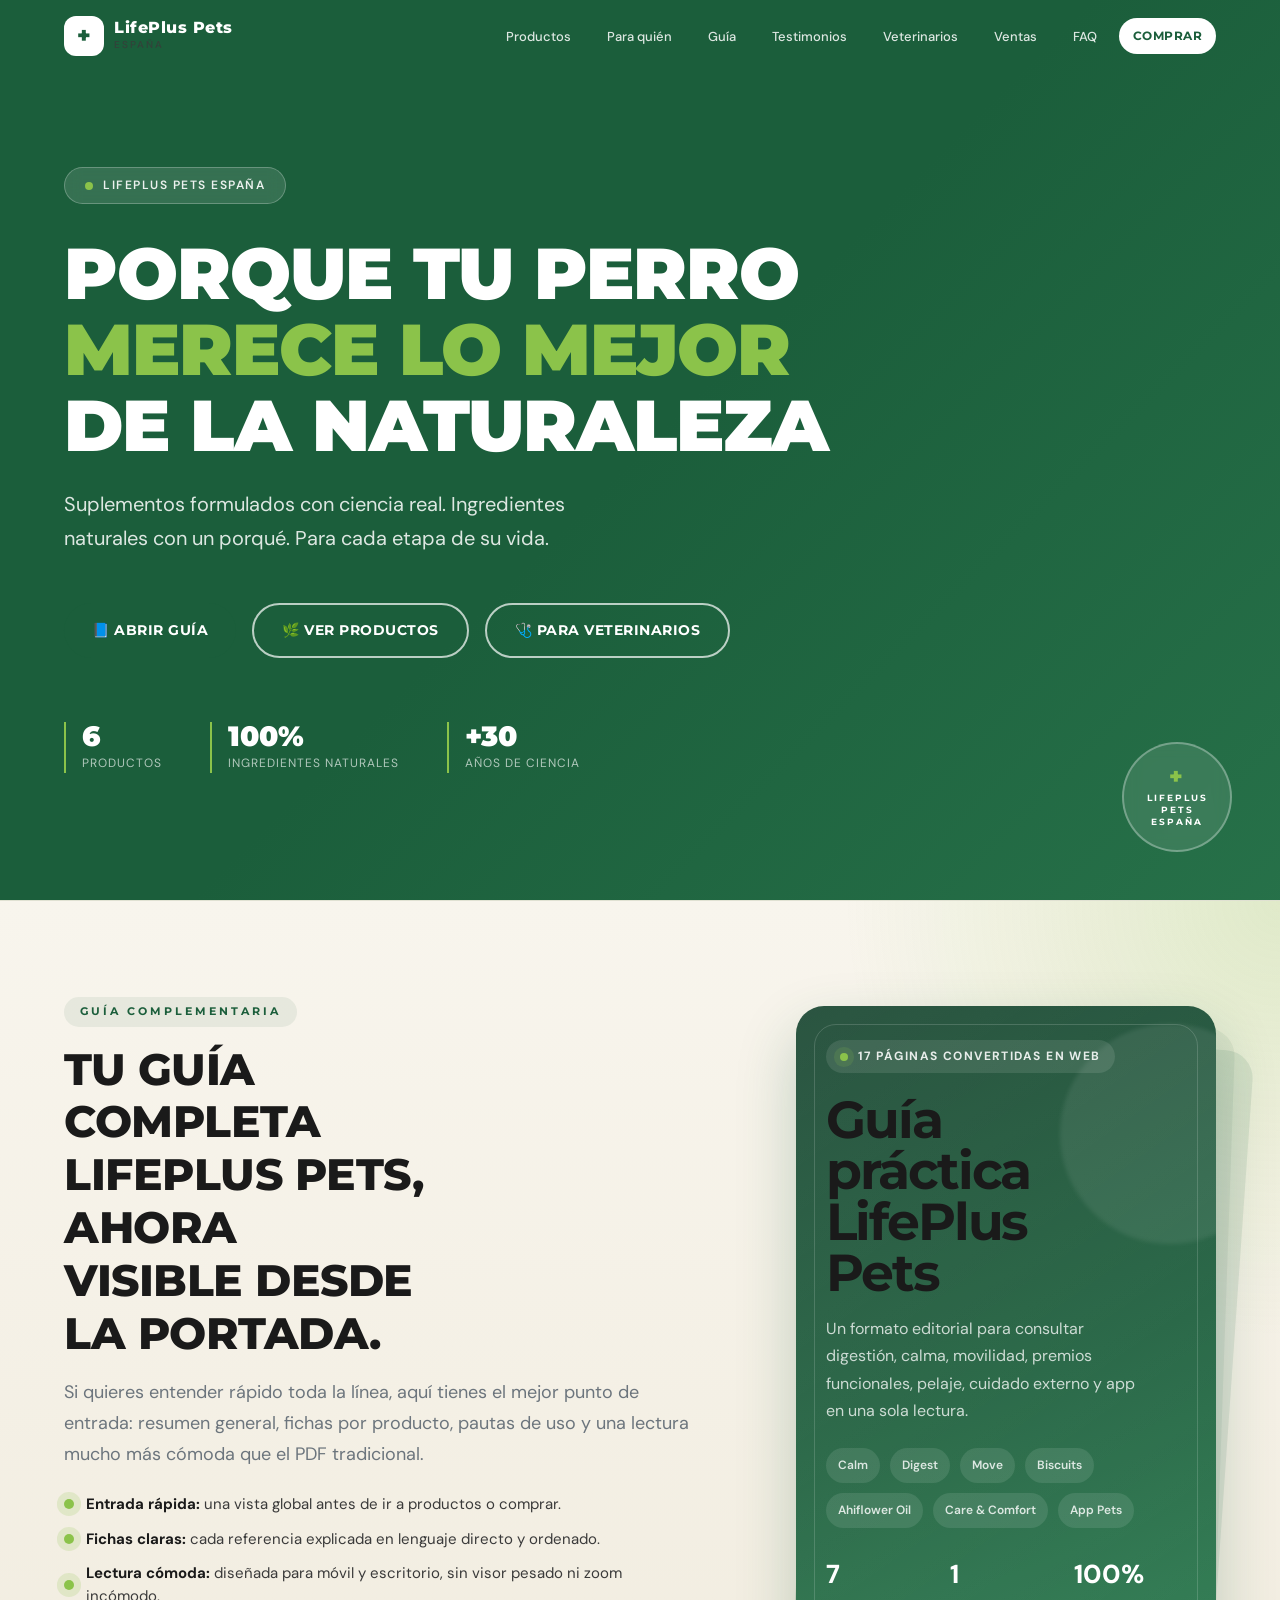
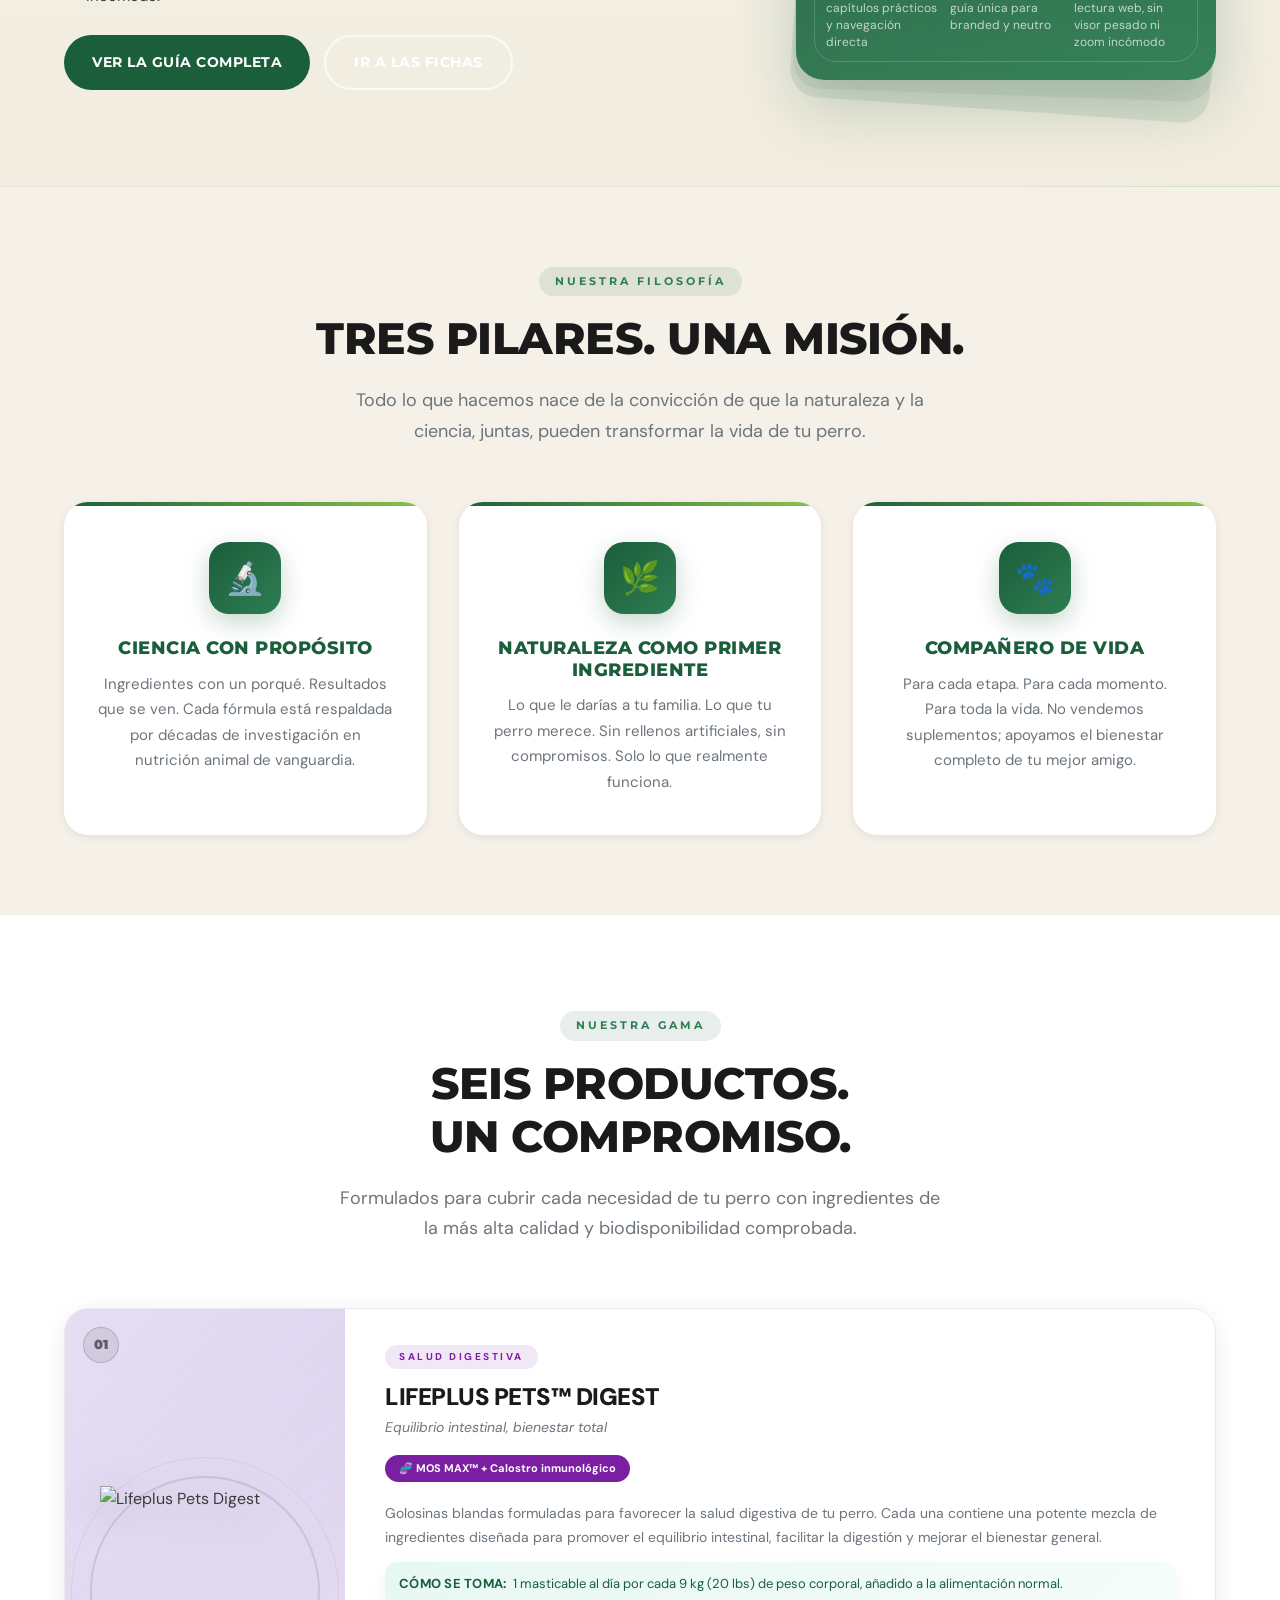
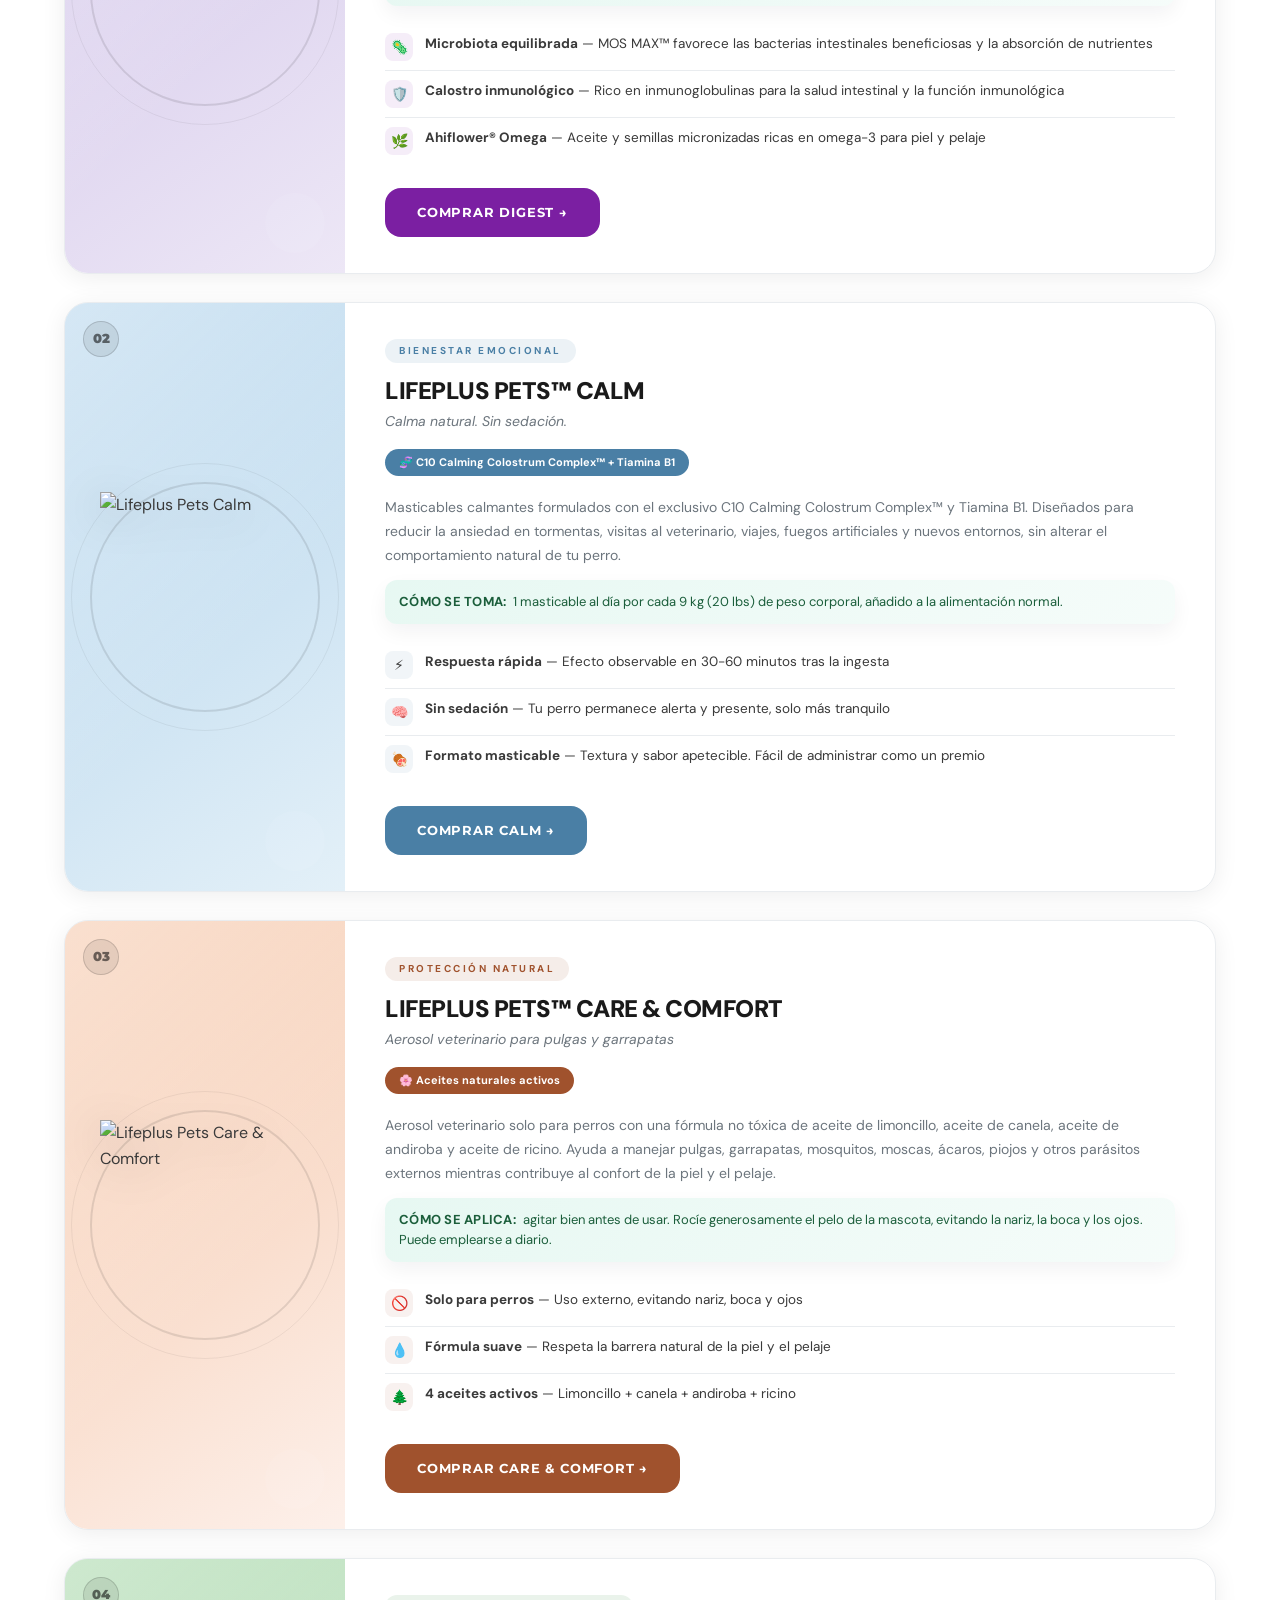
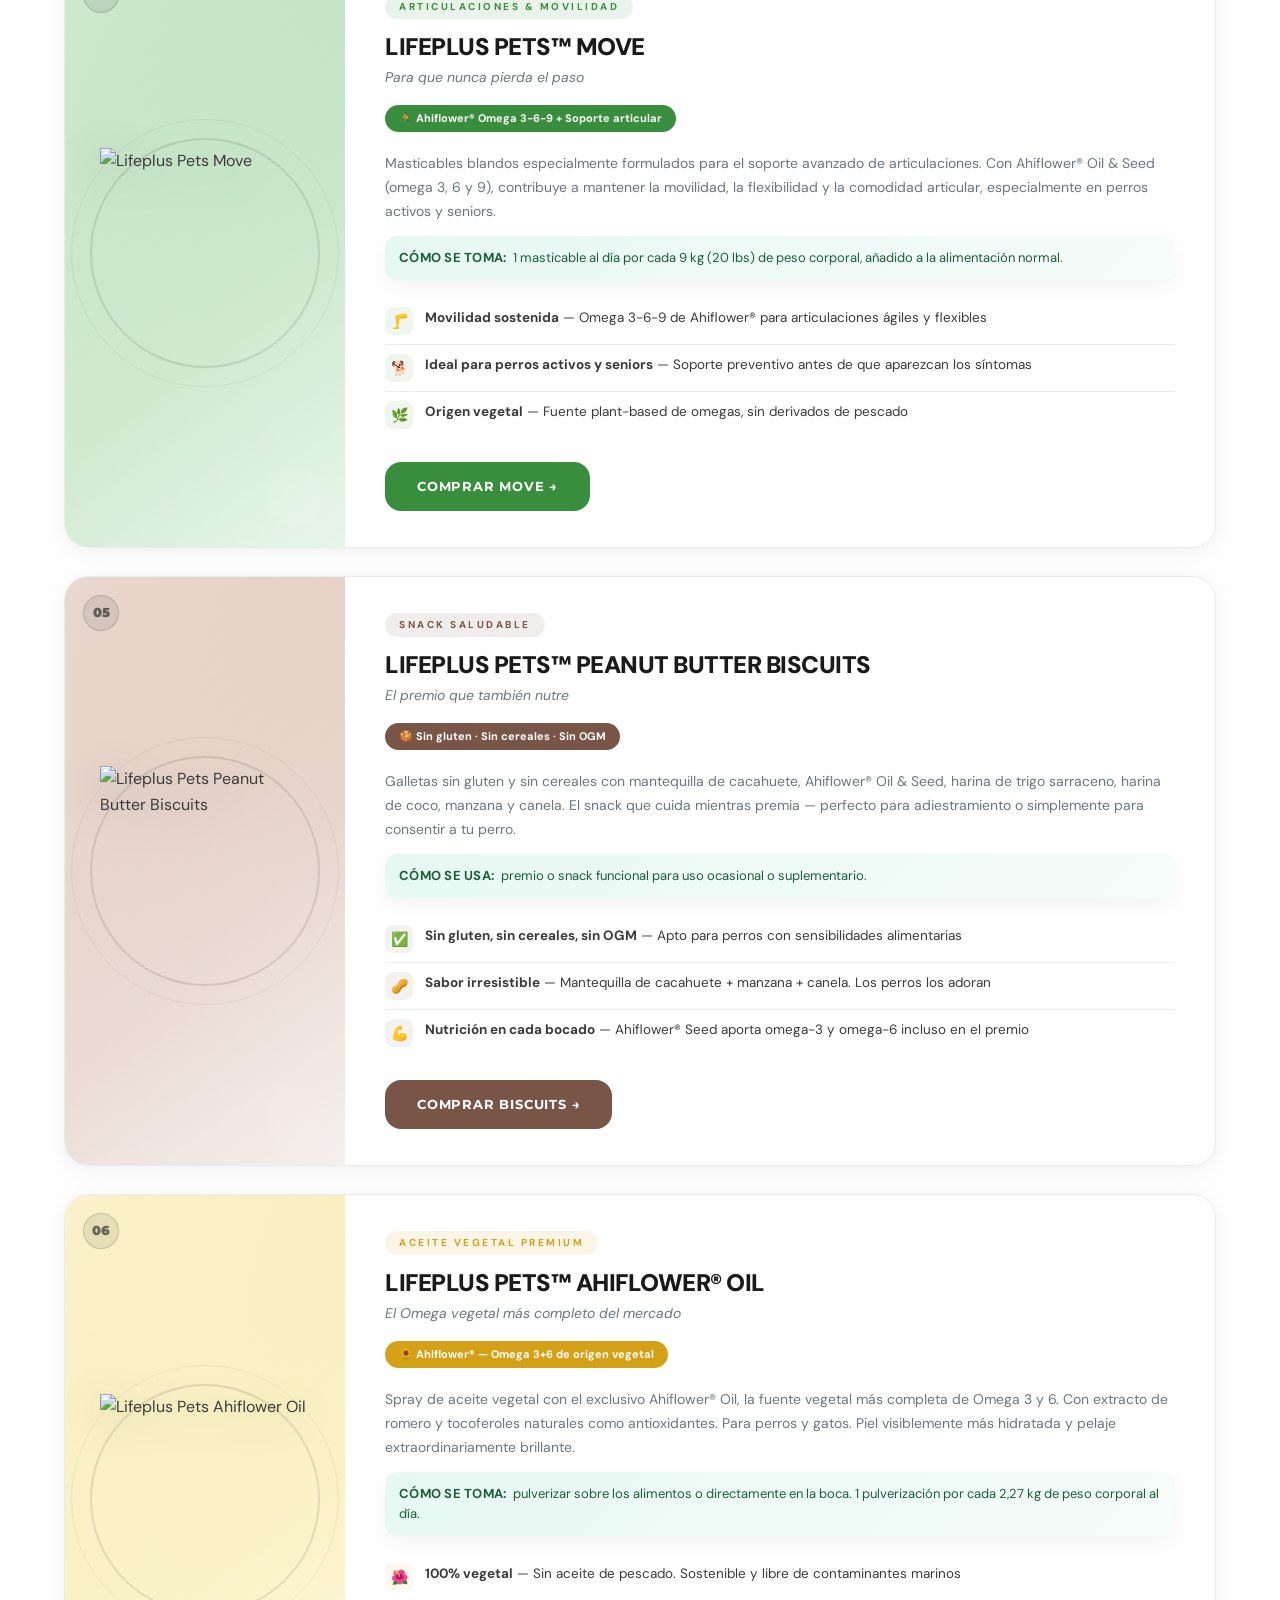
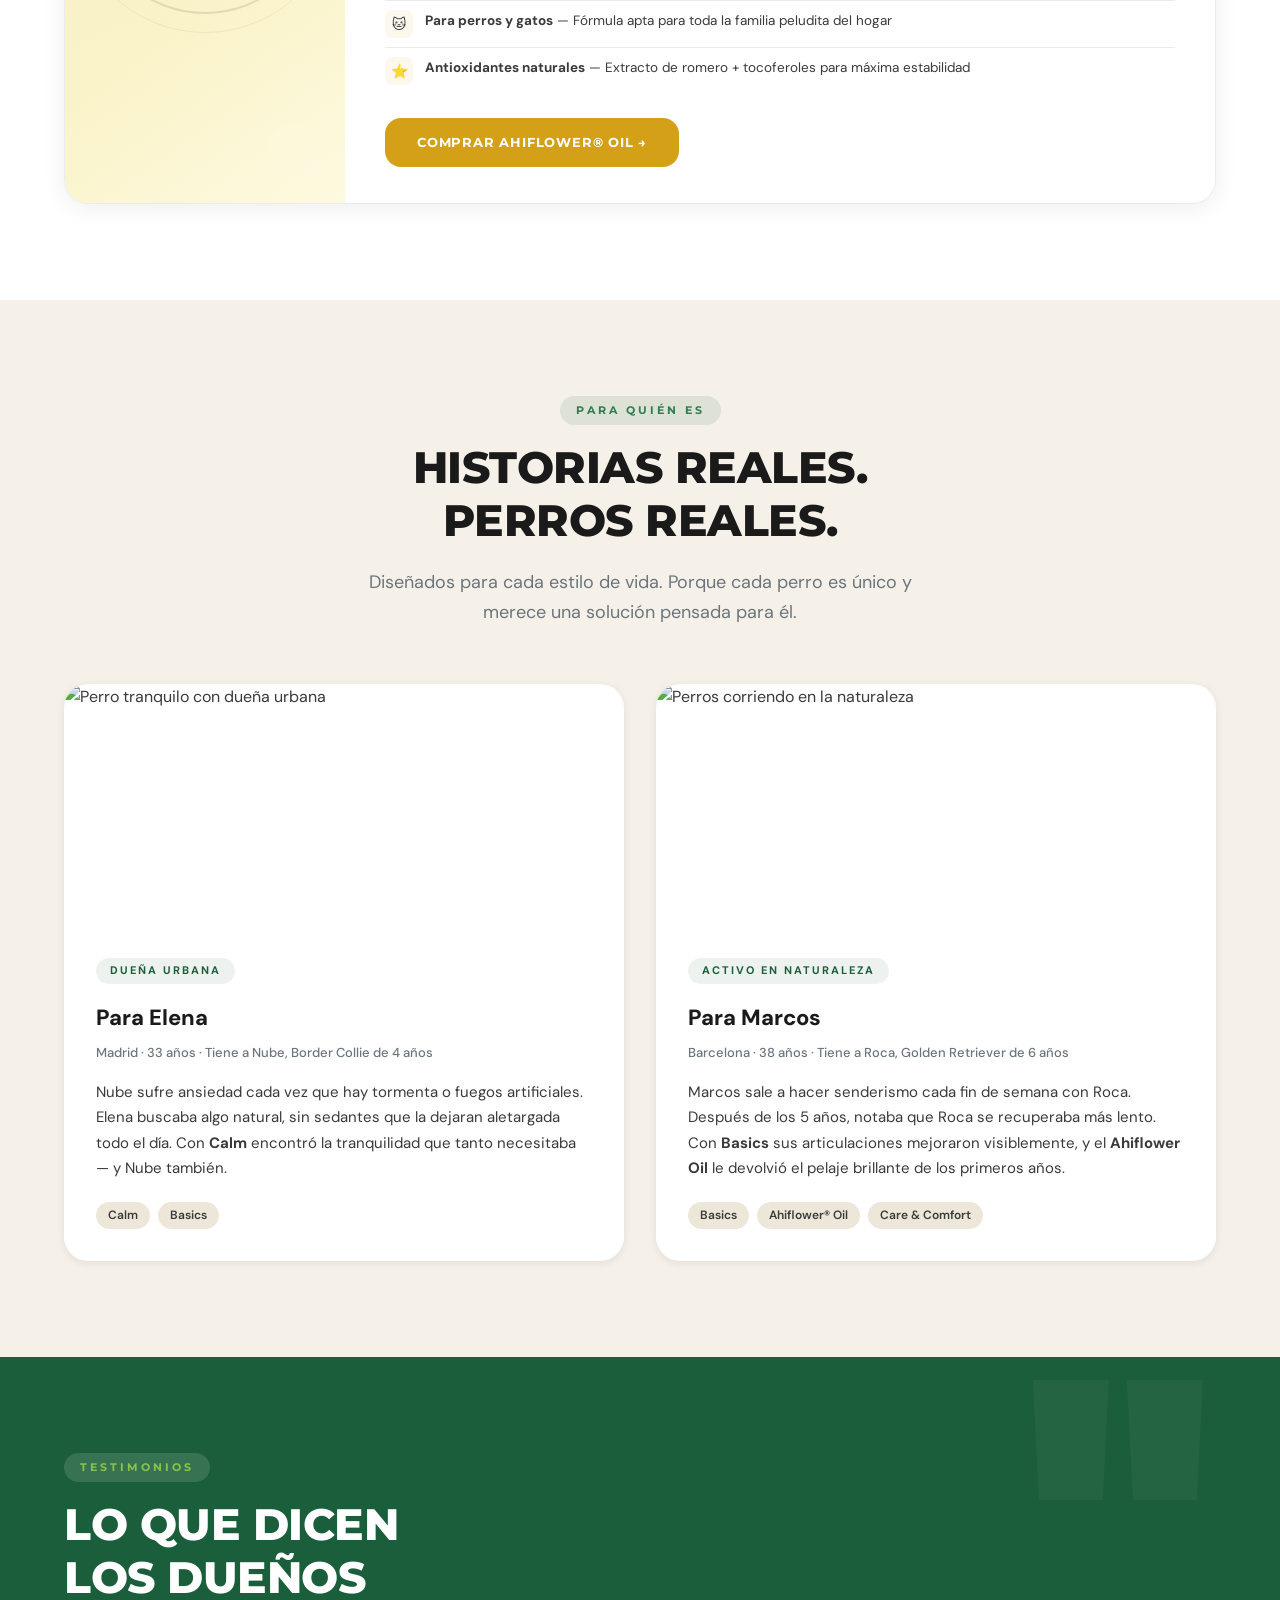
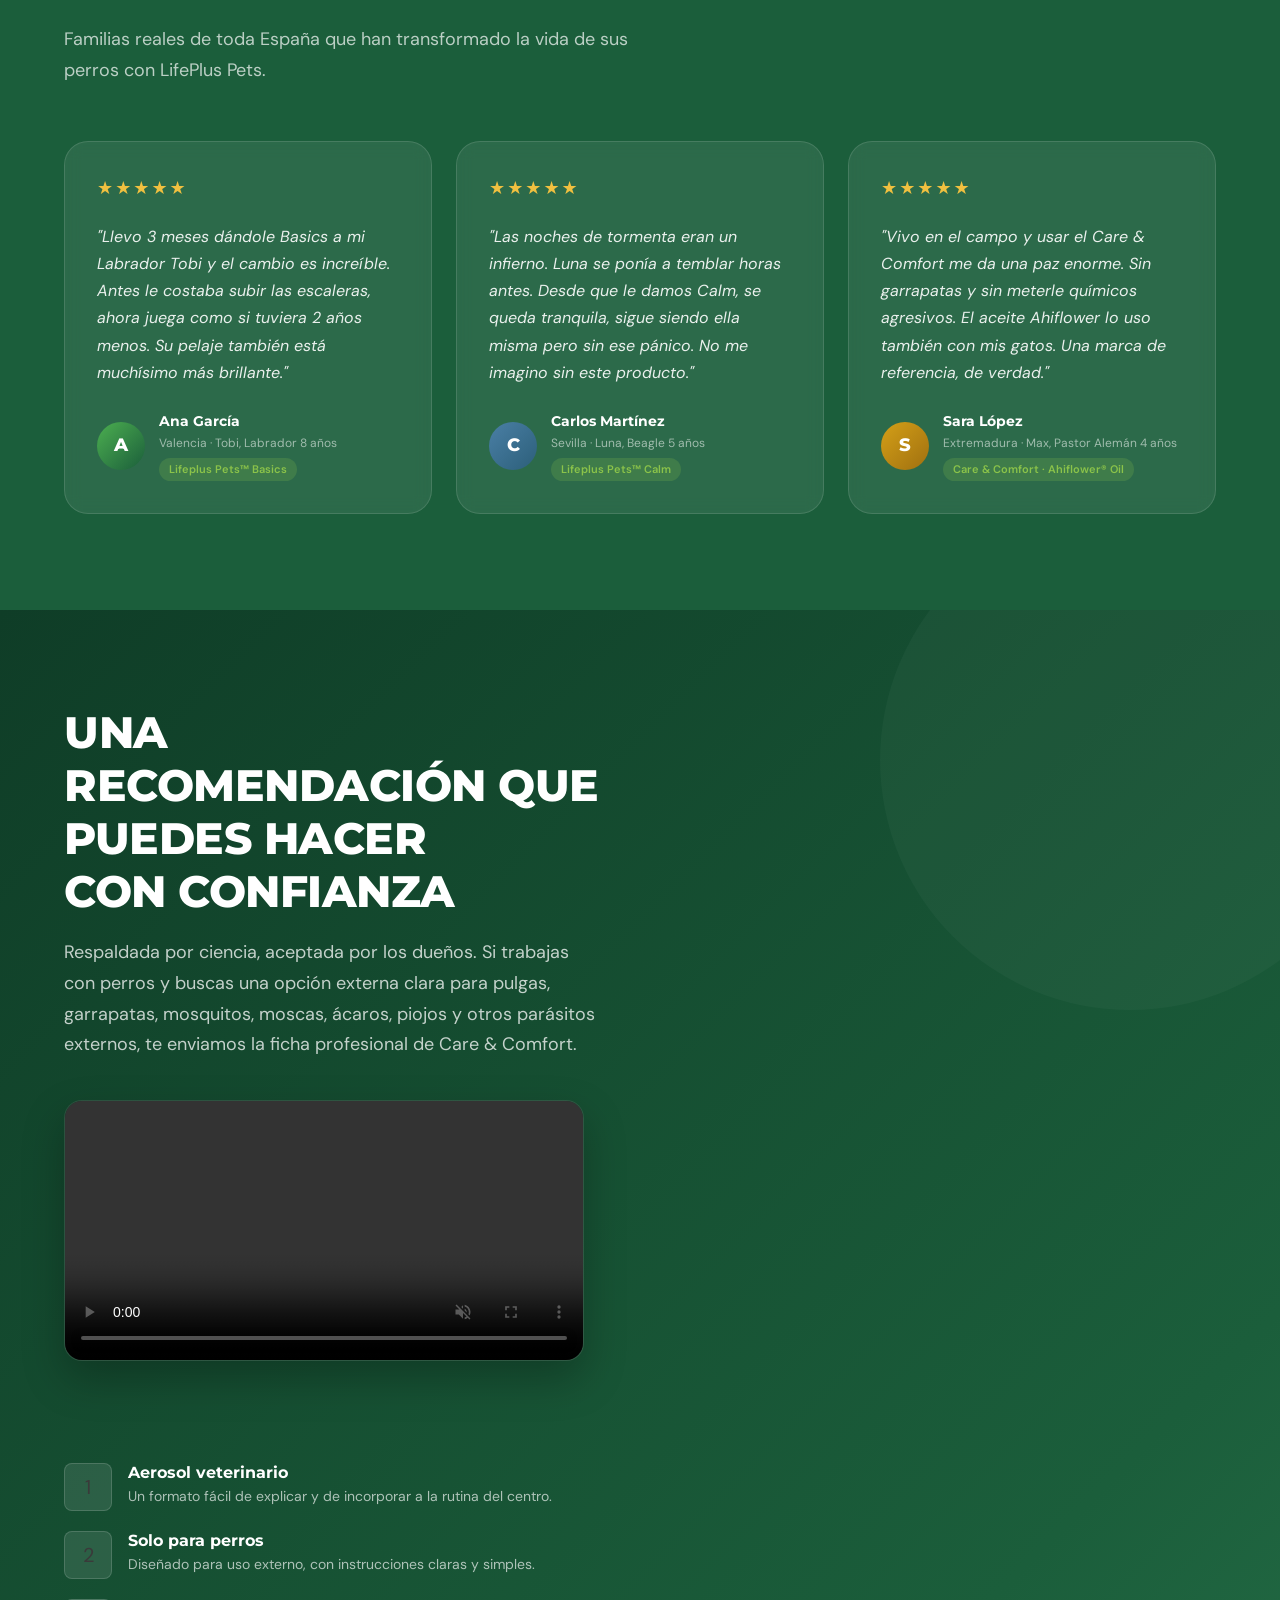
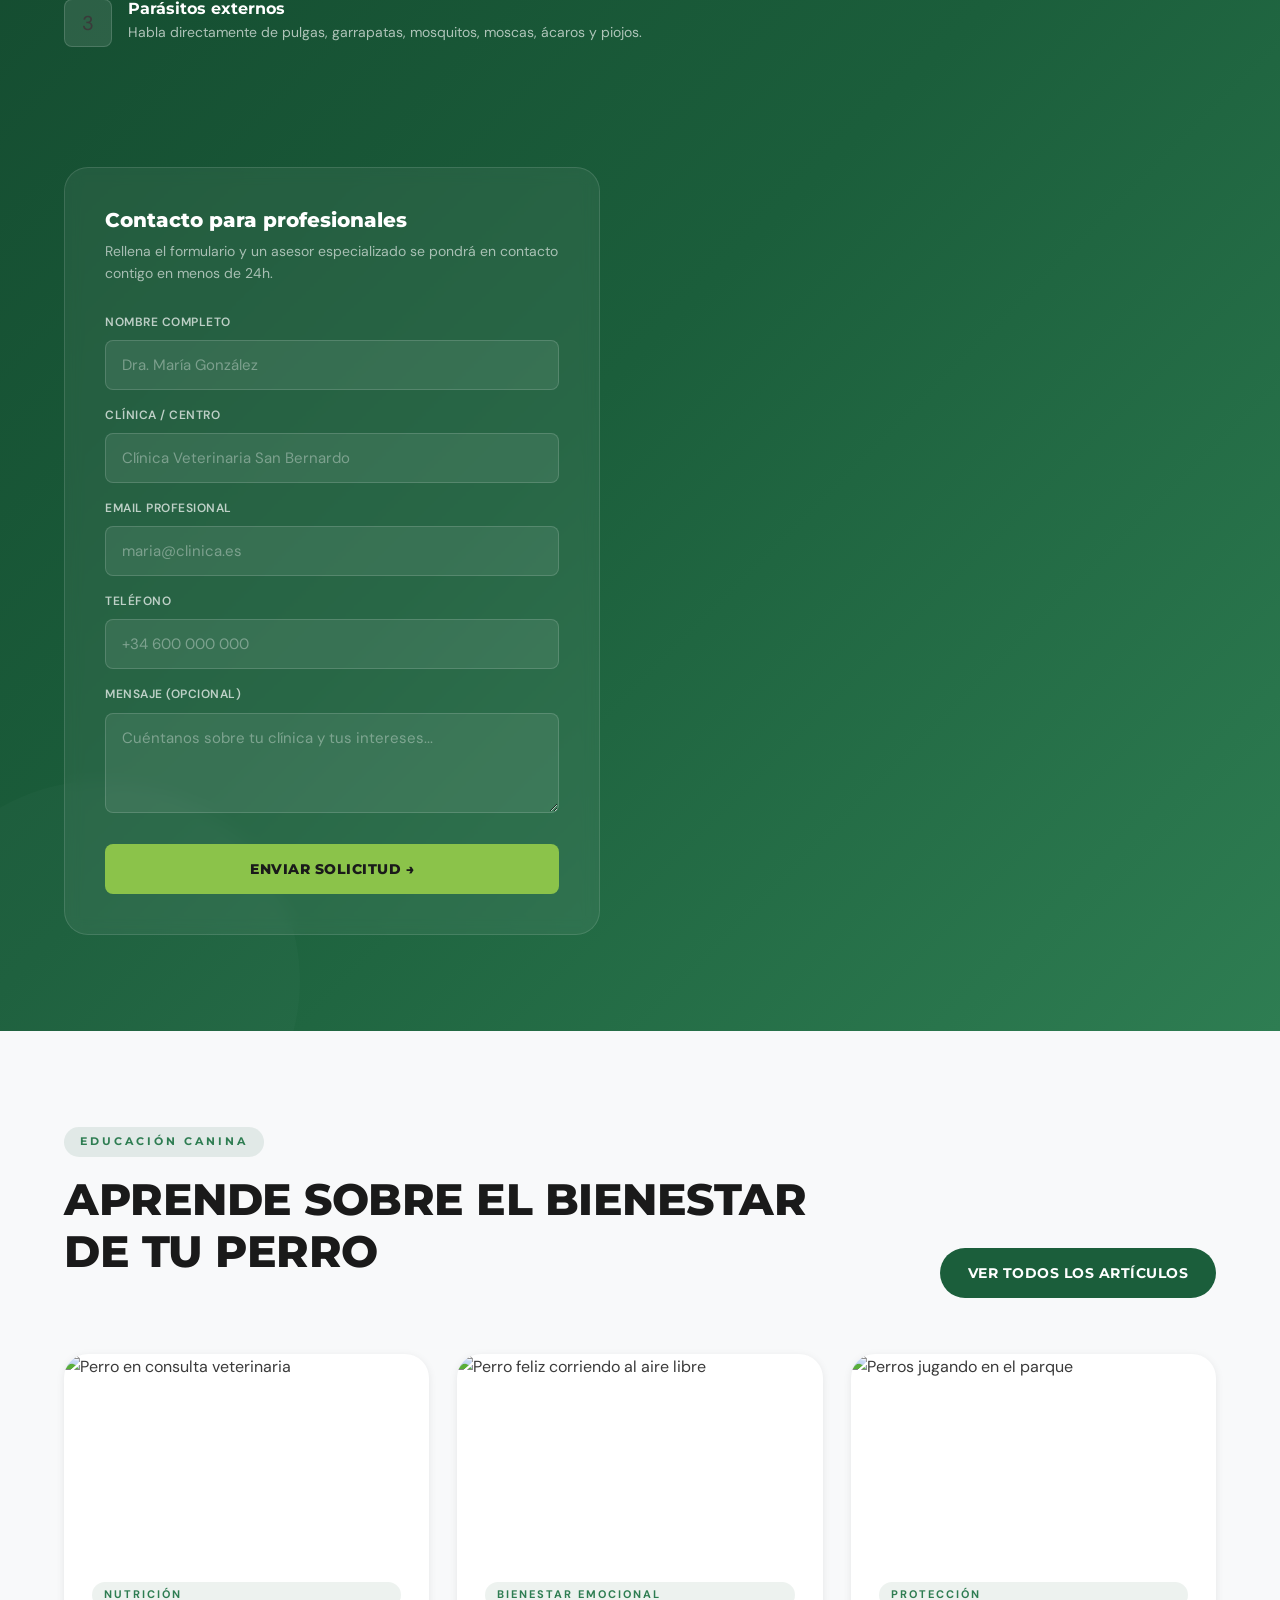
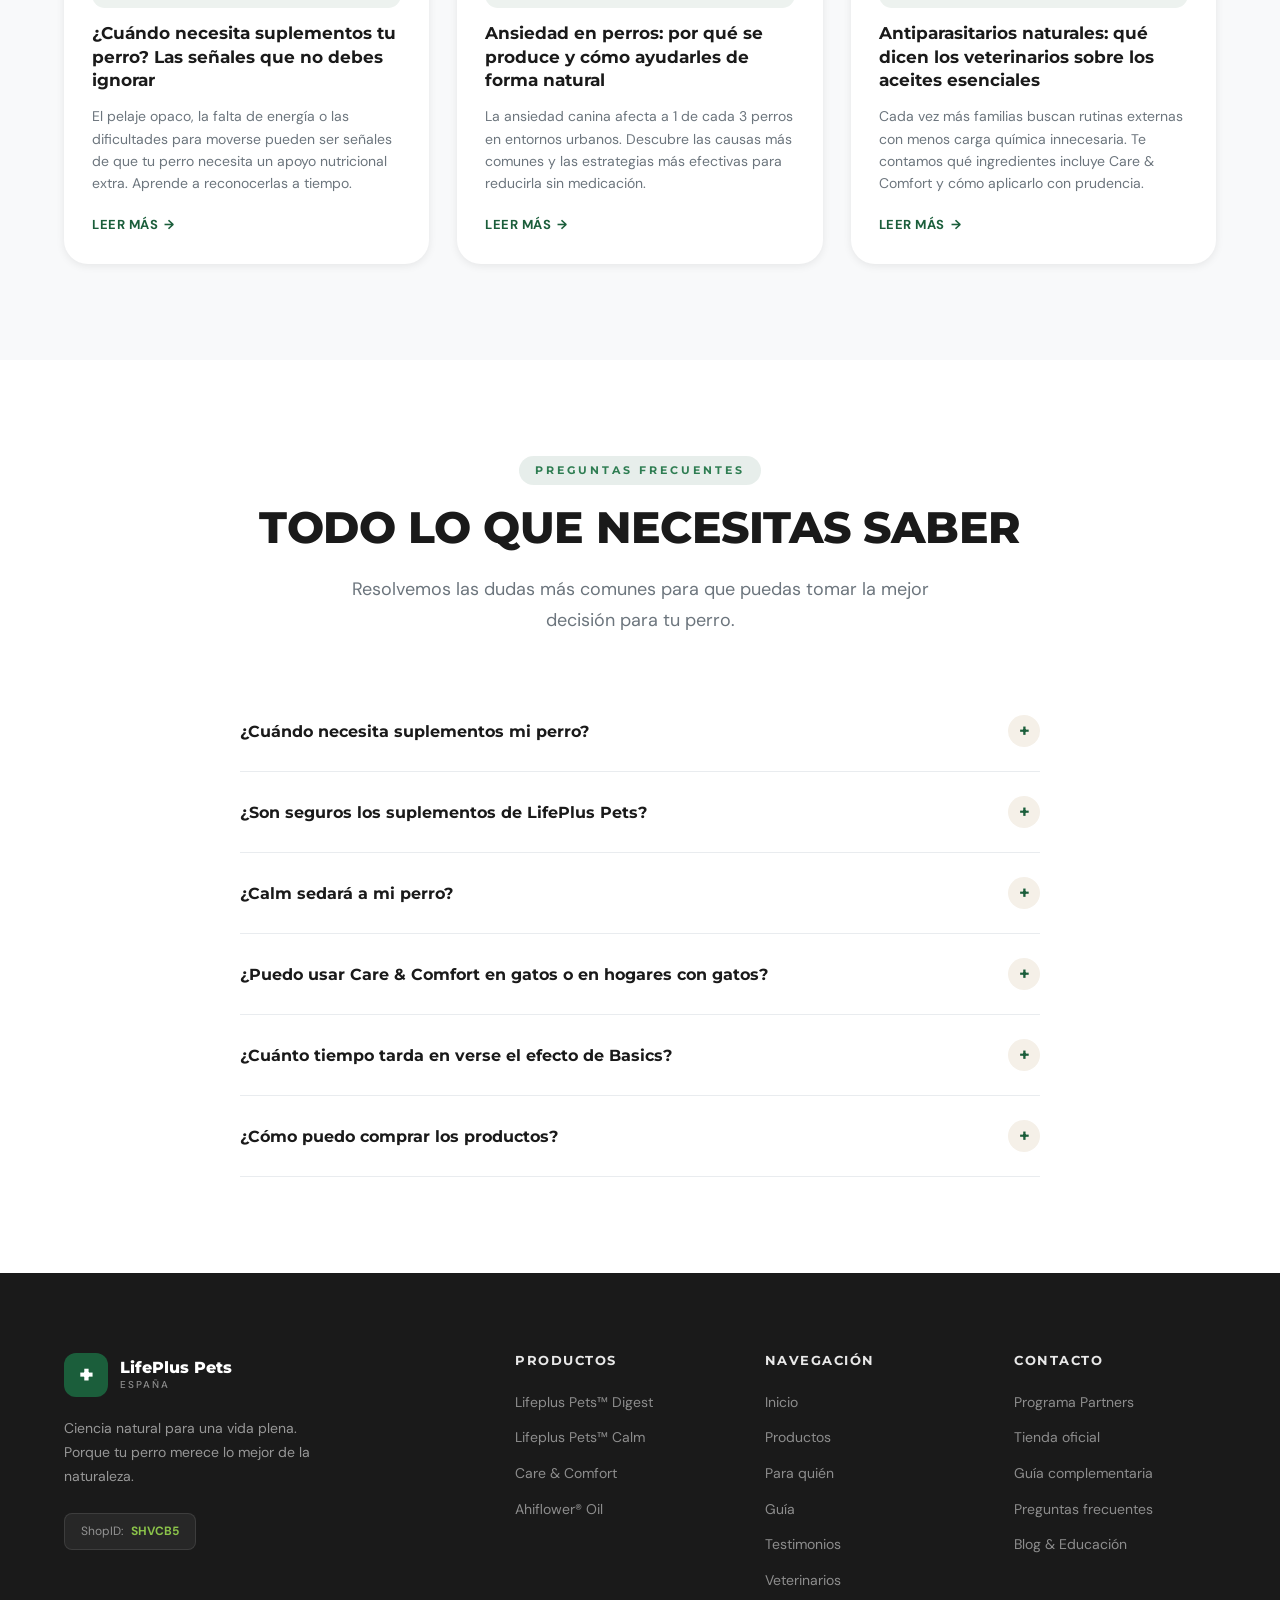
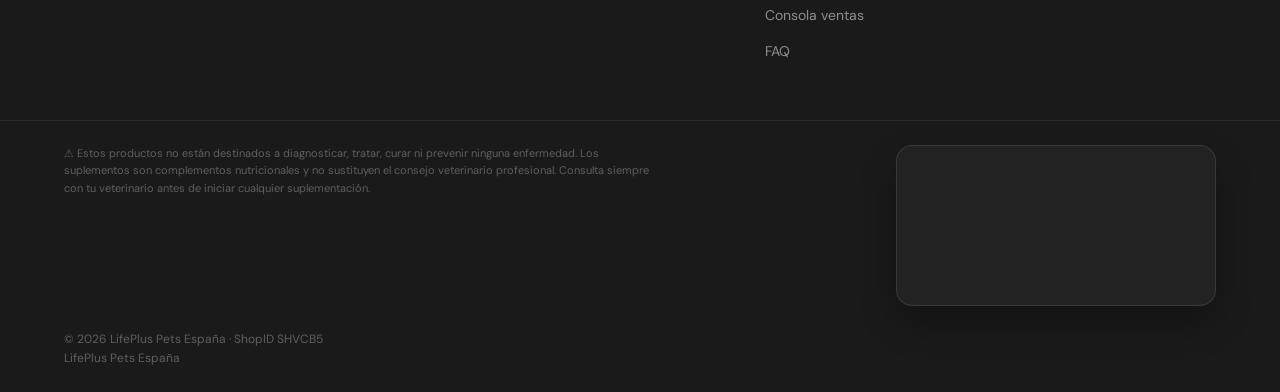
==== index.html @ a4f48fa9 "Initial petvitalityhub site" ====
<!DOCTYPE html>
<!-- lifepluspetspain.com v9 -->
<html lang="es">
<head>
  <meta charset="UTF-8" />
  <meta name="viewport" content="width=device-width, initial-scale=1.0" />
  <meta name="description" content="LifePlus Pets España — Suplementos naturales para perros formulados con ciencia real. Basics, Calm, Care & Comfort y Ahiflower Oil." />
  <meta name="keywords" content="suplementos perros, suplementos naturales mascotas, España, vitaminas perros, antiparasitario natural" />
  <title>LifePlus Pets España — Ciencia natural para una vida plena</title>

  <!-- Google Fonts -->
  <link rel="preconnect" href="https://fonts.googleapis.com" />
  <link rel="preconnect" href="https://fonts.gstatic.com" crossorigin />
  <link href="https://fonts.googleapis.com/css2?family=Montserrat:wght@400;600;700;800;900&family=DM+Sans:wght@300;400;500;600&display=swap" rel="stylesheet" />

  <style>
    /* ===========================
       CSS CUSTOM PROPERTIES
    =========================== */
    :root {
      --green-deep:    #1B5E3B;
      --green-mid:     #2E7D52;
      --green-light:   #4CAF50;
      --green-lime:    #8BC34A;
      --pink:          #C2527A;
      --pink-light:    #E8799A;
      --cream:         #F5F0E8;
      --cream-dark:    #EDE7D9;
      --amber:         #D4A017;
      --amber-light:   #F0C040;
      --blue-calm:     #4A7FA5;
      --blue-calm-lt:  #6FA3C8;
      --terracotta:    #A0522D;
      --terracotta-lt: #C1764A;
      --white:         #FFFFFF;
      --gray-100:      #F8F9FA;
      --gray-200:      #E9ECEF;
      --gray-400:      #ADB5BD;
      --gray-600:      #6C757D;
      --gray-800:      #343A40;
      --text-dark:     #1A1A1A;
      --text-body:     #3A3A3A;
      --shadow-sm:     0 2px 8px rgba(0,0,0,0.08);
      --shadow-md:     0 8px 32px rgba(0,0,0,0.12);
      --shadow-lg:     0 16px 64px rgba(0,0,0,0.16);
      --radius-sm:     8px;
      --radius-md:     16px;
      --radius-lg:     24px;
      --radius-xl:     40px;
      --transition:    0.3s cubic-bezier(0.4, 0, 0.2, 1);
    }

    /* ===========================
       RESET & BASE
    =========================== */
    *, *::before, *::after { box-sizing: border-box; margin: 0; padding: 0; }

    html { scroll-behavior: smooth; font-size: 16px; }

    body {
      font-family: 'DM Sans', system-ui, sans-serif;
      color: var(--text-body);
      background: var(--white);
      overflow-x: hidden;
      line-height: 1.6;
    }

    img { max-width: 100%; height: auto; display: block; }
    a { text-decoration: none; color: inherit; }
    ul { list-style: none; }

    h1, h2, h3, h4, h5 {
      font-family: 'Montserrat', system-ui, sans-serif;
      color: var(--text-dark);
      line-height: 1.2;
    }

    .container {
      max-width: 1200px;
      margin: 0 auto;
      padding: 0 24px;
    }

    .section {
      padding: 96px 0;
    }

    .section-label {
      display: inline-block;
      font-family: 'Montserrat', sans-serif;
      font-size: 11px;
      font-weight: 700;
      letter-spacing: 3px;
      text-transform: uppercase;
      color: var(--green-mid);
      background: rgba(27, 94, 59, 0.1);
      padding: 6px 16px;
      border-radius: 100px;
      margin-bottom: 16px;
    }

    .section-title {
      font-size: clamp(28px, 4vw, 44px);
      font-weight: 800;
      text-transform: uppercase;
      letter-spacing: -0.5px;
      margin-bottom: 20px;
    }

    .section-subtitle {
      font-size: 18px;
      color: var(--gray-600);
      max-width: 600px;
      line-height: 1.7;
    }

    .btn {
      display: inline-flex;
      align-items: center;
      gap: 8px;
      padding: 14px 28px;
      border-radius: 100px;
      font-family: 'Montserrat', sans-serif;
      font-size: 14px;
      font-weight: 700;
      letter-spacing: 0.5px;
      text-transform: uppercase;
      cursor: pointer;
      border: none;
      transition: var(--transition);
      white-space: nowrap;
    }

    .btn-primary {
      background: var(--green-deep);
      color: var(--white);
    }
    .btn-primary:hover {
      background: var(--green-mid);
      transform: translateY(-2px);
      box-shadow: 0 8px 24px rgba(123,31,162,0.35);
    }

    .btn-outline {
      background: transparent;
      color: var(--white);
      border: 2px solid rgba(255,255,255,0.7);
    }
    .btn-outline:hover {
      background: rgba(255,255,255,0.15);
      border-color: var(--white);
      transform: translateY(-2px);
    }

    .btn-pink {
      background: var(--pink);
      color: var(--white);
    }
    .btn-pink:hover {
      background: var(--pink-light);
      transform: translateY(-2px);
      box-shadow: 0 8px 24px rgba(194,82,122,0.35);
    }

    /* Fade-in animation */
    .fade-in {
      opacity: 0;
      transform: translateY(30px);
      transition: opacity 0.7s ease, transform 0.7s ease;
    }
    .fade-in.visible {
      opacity: 1;
      transform: translateY(0);
    }
    .fade-in-delay-1 { transition-delay: 0.1s; }
    .fade-in-delay-2 { transition-delay: 0.2s; }
    .fade-in-delay-3 { transition-delay: 0.3s; }
    .fade-in-delay-4 { transition-delay: 0.4s; }

    /* ===========================
       NAVIGATION
    =========================== */
    .navbar {
      position: fixed;
      top: 0; left: 0; right: 0;
      z-index: 1000;
      padding: 16px 0;
      transition: var(--transition);
    }

    .navbar.scrolled {
      background: rgba(27, 94, 59, 0.97);
      backdrop-filter: blur(12px);
      padding: 12px 0;
      box-shadow: 0 4px 24px rgba(0,0,0,0.2);
    }

    .navbar .container {
      display: flex;
      align-items: center;
      justify-content: space-between;
    }

    .nav-logo {
      display: flex;
      align-items: center;
      gap: 10px;
    }

    .nav-logo-mark {
      width: 40px;
      height: 40px;
      background: var(--white);
      border-radius: 12px;
      display: flex;
      align-items: center;
      justify-content: center;
      font-family: 'Montserrat', sans-serif;
      font-weight: 900;
      font-size: 22px;
      color: var(--green-deep);
      flex-shrink: 0;
    }

    .nav-logo-text {
      font-family: 'Montserrat', sans-serif;
      font-weight: 800;
      font-size: 16px;
      color: var(--white);
      letter-spacing: 0.5px;
      line-height: 1.1;
    }

    .nav-logo-sub {
      font-size: 10px;
      font-weight: 500;
      letter-spacing: 2px;
      opacity: 0.8;
      text-transform: uppercase;
    }

    .nav-links {
      display: flex;
      align-items: center;
      gap: 8px;
    }

    .nav-links a {
      color: rgba(255,255,255,0.85);
      font-size: 13px;
      font-weight: 500;
      padding: 8px 14px;
      border-radius: 100px;
      transition: var(--transition);
    }
    .nav-links a:hover {
      color: var(--white);
      background: rgba(255,255,255,0.12);
    }

    .nav-cta {
      background: var(--white) !important;
      color: var(--green-deep) !important;
      font-family: 'Montserrat', sans-serif;
      font-weight: 700 !important;
      font-size: 12px !important;
      letter-spacing: 0.5px;
      text-transform: uppercase;
    }
    .nav-cta:hover {
      background: var(--cream) !important;
      transform: translateY(-1px);
    }

    .hamburger {
      display: none;
      flex-direction: column;
      gap: 5px;
      cursor: pointer;
      padding: 4px;
    }
    .hamburger span {
      display: block;
      width: 24px;
      height: 2px;
      background: var(--white);
      border-radius: 2px;
      transition: var(--transition);
    }

    @media (max-width: 768px) {
      .nav-links { display: none; }
      .hamburger { display: flex; }
      .nav-links.open {
        display: flex;
        flex-direction: column;
        position: fixed;
        top: 0; left: 0; right: 0; bottom: 0;
        background: var(--green-deep);
        justify-content: center;
        align-items: center;
        gap: 16px;
        z-index: 999;
      }
      .nav-links.open a {
        font-size: 20px;
        padding: 12px 24px;
      }
    }

    /* ===========================
       HERO SECTION
    =========================== */
    .hero {
      position: relative;
      min-height: 100vh;
      display: flex;
      align-items: center;
      overflow: hidden;
      background: var(--green-deep);
    }

    .hero-bg {
      position: absolute;
      inset: 0;
      background-image: url('https://images.unsplash.com/photo-1552053831-71594a27632d?w=1600&q=80');
      background-size: cover;
      background-position: center 30%;
      opacity: 0.25;
      transform: scale(1.05);
      animation: heroZoom 20s ease-in-out infinite alternate;
    }

    @keyframes heroZoom {
      from { transform: scale(1.05); }
      to   { transform: scale(1.12); }
    }

    .hero-overlay {
      position: absolute;
      inset: 0;
      background: linear-gradient(
        135deg,
        rgba(27,94,59,0.92) 0%,
        rgba(27,94,59,0.75) 50%,
        rgba(46,125,82,0.60) 100%
      );
    }

    .hero-content {
      position: relative;
      z-index: 1;
      padding: 140px 0 100px;
      width: 100%;
    }

    .hero-badge {
      display: inline-flex;
      align-items: center;
      gap: 10px;
      background: rgba(255,255,255,0.12);
      border: 1px solid rgba(255,255,255,0.25);
      border-radius: 100px;
      padding: 8px 20px;
      margin-bottom: 32px;
      backdrop-filter: blur(8px);
    }

    .hero-badge-dot {
      width: 8px;
      height: 8px;
      background: var(--green-lime);
      border-radius: 50%;
      animation: pulse 2s infinite;
    }
    @keyframes pulse {
      0%, 100% { opacity: 1; transform: scale(1); }
      50%       { opacity: 0.6; transform: scale(1.3); }
    }

    .hero-badge span {
      color: rgba(255,255,255,0.9);
      font-size: 12px;
      font-weight: 600;
      letter-spacing: 1.5px;
      text-transform: uppercase;
    }

    .hero-title {
      font-size: clamp(36px, 6vw, 72px);
      font-weight: 900;
      color: var(--white);
      text-transform: uppercase;
      letter-spacing: -1px;
      max-width: 800px;
      margin-bottom: 24px;
      line-height: 1.05;
    }

    .hero-title .highlight {
      color: var(--green-lime);
      display: block;
    }

    .hero-subtitle {
      font-size: clamp(16px, 2vw, 20px);
      color: rgba(255,255,255,0.85);
      max-width: 540px;
      margin-bottom: 48px;
      line-height: 1.7;
      font-weight: 400;
    }

    .hero-actions {
      display: flex;
      gap: 16px;
      flex-wrap: wrap;
      margin-bottom: 64px;
    }

    .hero-stats {
      display: flex;
      gap: 48px;
      flex-wrap: wrap;
    }

    .hero-stat {
      border-left: 2px solid var(--green-lime);
      padding-left: 16px;
    }

    .hero-stat-number {
      font-family: 'Montserrat', sans-serif;
      font-size: 28px;
      font-weight: 900;
      color: var(--white);
      line-height: 1;
    }

    .hero-stat-label {
      font-size: 12px;
      color: rgba(255,255,255,0.65);
      text-transform: uppercase;
      letter-spacing: 1px;
      margin-top: 4px;
    }

    .hero-member-badge {
      position: absolute;
      bottom: 48px;
      right: 48px;
      width: 110px;
      height: 110px;
      background: rgba(255,255,255,0.1);
      border: 2px solid rgba(255,255,255,0.3);
      border-radius: 50%;
      display: flex;
      flex-direction: column;
      align-items: center;
      justify-content: center;
      text-align: center;
      backdrop-filter: blur(8px);
      animation: spin-slow 20s linear infinite;
    }

    .hero-member-badge-inner {
      position: absolute;
      inset: 0;
      border-radius: 50%;
      display: flex;
      flex-direction: column;
      align-items: center;
      justify-content: center;
    }

    .hero-member-badge span {
      font-family: 'Montserrat', sans-serif;
      font-size: 9px;
      font-weight: 700;
      letter-spacing: 2px;
      text-transform: uppercase;
      color: var(--white);
      text-align: center;
      line-height: 1.3;
    }

    .hero-member-badge .plus-icon {
      font-size: 22px;
      font-weight: 900;
      color: var(--green-lime);
      line-height: 1;
      margin-bottom: 4px;
    }

    @media (max-width: 768px) {
      .hero-member-badge { display: none; }
      .hero-stats { gap: 24px; }
    }

    /* ===========================
       PILLARS SECTION
    =========================== */
    .pillars {
      background: var(--cream);
      padding: 80px 0;
    }

    .pillars-grid {
      display: grid;
      grid-template-columns: repeat(3, 1fr);
      gap: 32px;
      margin-top: 56px;
    }

    @media (max-width: 768px) {
      .pillars-grid { grid-template-columns: 1fr; gap: 24px; }
    }

    .pillar-card {
      background: var(--white);
      border-radius: var(--radius-lg);
      padding: 40px 32px;
      text-align: center;
      box-shadow: var(--shadow-sm);
      transition: var(--transition);
      position: relative;
      overflow: hidden;
    }

    .pillar-card::before {
      content: '';
      position: absolute;
      top: 0; left: 0; right: 0;
      height: 4px;
      background: linear-gradient(90deg, var(--green-deep), var(--green-lime));
    }

    .pillar-card:hover {
      transform: translateY(-8px);
      box-shadow: var(--shadow-md);
    }

    .pillar-icon {
      width: 72px;
      height: 72px;
      background: linear-gradient(135deg, var(--green-deep), var(--green-mid));
      border-radius: 20px;
      display: flex;
      align-items: center;
      justify-content: center;
      font-size: 32px;
      margin: 0 auto 24px;
      box-shadow: 0 8px 24px rgba(27,94,59,0.25);
    }

    .pillar-card h3 {
      font-size: 18px;
      font-weight: 800;
      text-transform: uppercase;
      letter-spacing: 0.5px;
      color: var(--green-deep);
      margin-bottom: 12px;
    }

    .pillar-card p {
      font-size: 15px;
      color: var(--gray-600);
      line-height: 1.7;
    }

    /* ===========================
       PRODUCTS SECTION
    =========================== */
    .products {
      background: var(--white);
    }

    .products-header {
      text-align: center;
      margin-bottom: 64px;
    }

    /* ──────────────────────────────────────────
       PRODUCTS GRID — showcase horizontal cards
    ────────────────────────────────────────── */
    .products-grid {
      display: flex;
      flex-direction: column;
      gap: 28px;
    }

    .product-card {
      background: var(--white);
      border-radius: var(--radius-lg);
      overflow: hidden;
      box-shadow: 0 4px 24px rgba(0,0,0,0.07);
      border: 1px solid var(--gray-200);
      display: flex;
      flex-direction: row;
      min-height: 300px;
      transition: box-shadow 0.4s ease, transform 0.4s ease;
    }

    .product-card:hover {
      transform: translateY(-6px);
      box-shadow: 0 20px 56px rgba(0,0,0,0.13);
    }

    /* ── Visual side ── */
    .product-visual {
      width: 280px;
      min-width: 280px;
      flex-shrink: 0;
      display: flex;
      align-items: center;
      justify-content: center;
      position: relative;
      overflow: hidden;
    }

    /* Diagonal light sweep */
    .product-visual::before {
      content: '';
      position: absolute;
      inset: 0;
      background: linear-gradient(135deg, rgba(255,255,255,0.45) 0%, transparent 60%);
      z-index: 1;
      pointer-events: none;
    }

    /* Floating particles */
    .product-visual::after {
      content: '';
      position: absolute;
      bottom: 20px; right: 20px;
      width: 60px; height: 60px;
      border-radius: 50%;
      background: rgba(255,255,255,0.06);
      z-index: 1;
    }

    .product-orb-wrap {
      position: relative;
      z-index: 2;
      perspective: 900px;
    }

    .product-orb {
      width: 220px;
      height: 220px;
      border-radius: 50%;
      display: flex;
      align-items: center;
      justify-content: center;
      position: relative;
      background: transparent;
      box-shadow: none;
      transform-style: preserve-3d;
      opacity: 0;
      overflow: visible;
    }

    .product-orb img {
      width: 210px;
      height: 210px;
      object-fit: contain;
      display: block;
      mix-blend-mode: multiply;
      filter: drop-shadow(0 8px 20px rgba(0,0,0,0.22));
      transition: transform 0.4s ease, filter 0.3s ease;
      position: relative;
      z-index: 1;
    }

    .product-card:hover .product-orb img {
      transform: scale(1.1) translateY(-6px);
      filter: drop-shadow(0 14px 28px rgba(0,0,0,0.28));
    }

    .product-orb.animate-in {
      opacity: 1;
      animation: orb-spin-in 1s cubic-bezier(0.34,1.56,0.64,1) forwards,
                 orb-3d-float 5s ease-in-out 1s infinite;
    }

    @keyframes orb-spin-in {
      0%   { transform: perspective(900px) rotateY(-120deg) rotateX(20deg) scale(0.35); opacity: 0; }
      60%  { transform: perspective(900px) rotateY(12deg)   rotateX(-6deg)  scale(1.04); opacity: 1; }
      100% { transform: perspective(900px) rotateY(0deg)    rotateX(0deg)   scale(1);   opacity: 1; }
    }

    @keyframes orb-3d-float {
      0%   { transform: perspective(900px) translateY(0px)   rotateY(0deg)   rotateX(0deg)  rotateZ(0deg); }
      20%  { transform: perspective(900px) translateY(-14px) rotateY(8deg)   rotateX(-4deg) rotateZ(1deg); }
      45%  { transform: perspective(900px) translateY(-18px) rotateY(-5deg)  rotateX(5deg)  rotateZ(-1.5deg); }
      70%  { transform: perspective(900px) translateY(-10px) rotateY(10deg)  rotateX(-3deg) rotateZ(2deg); }
      100% { transform: perspective(900px) translateY(0px)   rotateY(0deg)   rotateX(0deg)  rotateZ(0deg); }
    }

    /* Interactive parallax on hover — JS-driven via style attribute */
    .product-orb-wrap {
      transition: transform 0.15s ease;
    }

    /* Pulsing rings — dark-tinted to show on pastel backgrounds */
    .product-orb::before,
    .product-orb::after {
      content: '';
      position: absolute;
      border-radius: 50%;
      pointer-events: none;
      z-index: 0;
    }
    .product-orb::before {
      width: 230px; height: 230px;
      border: 2px solid rgba(0,0,0,0.10);
      animation: ring-pulse 3.5s ease-in-out infinite;
    }
    .product-orb::after {
      width: 268px; height: 268px;
      border: 1px solid rgba(0,0,0,0.06);
      animation: ring-pulse 3.5s ease-in-out 0.7s infinite;
    }

    @keyframes ring-pulse {
      0%,100% { transform: scale(1);    opacity: 1;   }
      50%     { transform: scale(1.06); opacity: 0.35; }
    }

    /* Product number badge */
    .product-number {
      position: absolute;
      top: 18px; left: 18px;
      width: 36px; height: 36px;
      border-radius: 50%;
      background: rgba(0,0,0,0.08);
      border: 1.5px solid rgba(0,0,0,0.15);
      display: flex;
      align-items: center;
      justify-content: center;
      font-family: 'Montserrat', sans-serif;
      font-size: 13px;
      font-weight: 900;
      color: rgba(0,0,0,0.55);
      z-index: 3;
    }

    /* Per-product pastel backgrounds (optimised for mix-blend-mode: multiply) */
    .product-card--digest   .product-visual { background: linear-gradient(145deg,#D1C4E9,#EDE7F6); }
    .product-card--calm     .product-visual { background: linear-gradient(145deg,#B3D4EC,#E3F0F8); }
    .product-card--care     .product-visual { background: linear-gradient(145deg,#F5C6A8,#FDF0EA); }
    .product-card--ahiflower .product-visual{ background: linear-gradient(145deg,#F5E6A0,#FDFAE0); }
    .product-card--move     .product-visual { background: linear-gradient(145deg,#A5D6A7,#E8F5E9); }
    .product-card--biscuits .product-visual { background: linear-gradient(145deg,#D7B8A8,#F5EFED); }

    /* ── Content side ── */
    .product-content {
      padding: 36px 40px;
      display: flex;
      flex-direction: column;
      justify-content: center;
      flex: 1;
    }

    .product-tag {
      display: inline-block;
      font-size: 10px;
      font-weight: 700;
      letter-spacing: 2.5px;
      text-transform: uppercase;
      padding: 4px 14px;
      border-radius: 100px;
      margin-bottom: 14px;
      width: fit-content;
    }

    .product-card--digest   .product-tag { background: rgba(123,31,162,0.1);   color: #7B1FA2; }
    .product-card--calm     .product-tag { background: rgba(74,127,165,0.1);  color: var(--blue-calm); }
    .product-card--care     .product-tag { background: rgba(160,82,45,0.1);   color: var(--terracotta); }
    .product-card--ahiflower .product-tag{ background: rgba(212,160,23,0.1);  color: var(--amber); }
    .product-card--move     .product-tag { background: rgba(56,142,60,0.1);   color: #388E3C; }
    .product-card--biscuits .product-tag { background: rgba(121,85,72,0.1);   color: #795548; }

    .product-name {
      font-size: 24px;
      font-weight: 900;
      text-transform: uppercase;
      letter-spacing: -0.5px;
      margin-bottom: 6px;
      color: var(--text-dark);
      line-height: 1.15;
    }

    .product-tagline {
      font-size: 14px;
      color: var(--gray-600);
      margin-bottom: 16px;
      font-style: italic;
    }

    .product-star-badge {
      display: inline-flex;
      align-items: center;
      gap: 6px;
      padding: 5px 14px;
      border-radius: 100px;
      font-size: 11px;
      font-weight: 700;
      margin-bottom: 20px;
      width: fit-content;
    }

    .product-card--digest   .product-star-badge { background: #7B1FA2; color: #fff; }
    .product-card--calm     .product-star-badge { background: var(--blue-calm);  color: #fff; }
    .product-card--care     .product-star-badge { background: var(--terracotta); color: #fff; }
    .product-card--ahiflower .product-star-badge{ background: var(--amber);      color: #fff; }
    .product-card--move     .product-star-badge { background: #388E3C;           color: #fff; }
    .product-card--biscuits .product-star-badge { background: #795548;           color: #fff; }

    .product-desc {
      font-size: 14px;
      color: var(--gray-600);
      line-height: 1.7;
      margin-bottom: 20px;
    }

    .product-use {
      font-size: 13px;
      color: var(--green-deep);
      line-height: 1.55;
      margin: -8px 0 18px;
      padding: 12px 14px;
      background: linear-gradient(135deg, rgba(16, 185, 129, 0.10), rgba(16, 185, 129, 0.04));
      border-left: 4px solid var(--brand);
      border-radius: 12px;
      box-shadow: 0 8px 20px rgba(16, 24, 40, 0.05);
    }

    .product-use strong {
      display: inline-block;
      margin-right: 4px;
      color: var(--brand);
      letter-spacing: 0.02em;
      text-transform: uppercase;
    }

    .product-benefits {
      display: flex;
      flex-direction: column;
      gap: 0;
      margin-bottom: 24px;
      flex: 1;
    }

    .product-benefit {
      display: flex;
      align-items: flex-start;
      gap: 12px;
      padding: 9px 0;
      border-bottom: 1px solid var(--gray-200);
      font-size: 13.5px;
      color: var(--text-body);
    }

    .product-benefit:last-child { border-bottom: none; }

    .benefit-icon {
      width: 28px;
      height: 28px;
      border-radius: 8px;
      display: flex;
      align-items: center;
      justify-content: center;
      font-size: 14px;
      flex-shrink: 0;
    }

    .product-card--digest   .benefit-icon { background: rgba(123,31,162,0.08); }
    .product-card--calm     .benefit-icon { background: rgba(74,127,165,0.08); }
    .product-card--care     .benefit-icon { background: rgba(160,82,45,0.08); }
    .product-card--ahiflower .benefit-icon{ background: rgba(212,160,23,0.08); }
    .product-card--move     .benefit-icon { background: rgba(56,142,60,0.08); }
    .product-card--biscuits .benefit-icon { background: rgba(121,85,72,0.08); }

    .product-cta {
      display: inline-flex;
      align-items: center;
      justify-content: center;
      gap: 8px;
      padding: 14px 32px;
      border-radius: var(--radius-md);
      font-family: 'Montserrat', sans-serif;
      font-size: 13px;
      font-weight: 700;
      letter-spacing: 0.8px;
      text-transform: uppercase;
      transition: var(--transition);
      width: fit-content;
    }

    .product-card--digest   .product-cta { background: #7B1FA2; color: #fff; }
    .product-card--digest   .product-cta:hover { background: #9C27B0; transform: translateY(-2px); box-shadow: 0 8px 24px rgba(123,31,162,0.35); }
    .product-card--calm     .product-cta { background: var(--blue-calm);  color: #fff; }
    .product-card--calm     .product-cta:hover { background: #5B9BD5; transform: translateY(-2px); box-shadow: 0 8px 24px rgba(74,127,165,0.35); }
    .product-card--care     .product-cta { background: var(--terracotta); color: #fff; }
    .product-card--care     .product-cta:hover { background: var(--terracotta-lt); transform: translateY(-2px); box-shadow: 0 8px 24px rgba(160,82,45,0.35); }
    .product-card--ahiflower .product-cta{ background: var(--amber);      color: #fff; }
    .product-card--ahiflower .product-cta:hover { background: var(--amber-light); transform: translateY(-2px); box-shadow: 0 8px 24px rgba(212,160,23,0.35); }
    .product-card--move     .product-cta { background: #388E3C; color: #fff; }
    .product-card--move     .product-cta:hover { background: #43A047; transform: translateY(-2px); box-shadow: 0 8px 24px rgba(56,142,60,0.35); }
    .product-card--biscuits .product-cta { background: #795548; color: #fff; }
    .product-card--biscuits .product-cta:hover { background: #8D6E63; transform: translateY(-2px); box-shadow: 0 8px 24px rgba(121,85,72,0.35); }

    /* ── Responsive ── */
    @media (max-width: 860px) {
      .product-card { flex-direction: column; }
      .product-visual { width: 100%; min-width: unset; height: 220px; }
      .product-orb { width: 150px; height: 150px; font-size: 64px; }
      .product-content { padding: 28px 28px 32px; }
    }

    @media (max-width: 480px) {
      .product-visual { height: 190px; }
      .product-orb { width: 130px; height: 130px; font-size: 54px; }
      .product-name { font-size: 20px; }
    }

    /* ===========================
       FOR WHOM SECTION
    =========================== */
    .forwhom {
      background: var(--cream);
    }

    .forwhom-header {
      text-align: center;
      margin-bottom: 56px;
    }

    .forwhom-grid {
      display: grid;
      grid-template-columns: repeat(2, 1fr);
      gap: 32px;
    }

    @media (max-width: 768px) {
      .forwhom-grid { grid-template-columns: 1fr; }
    }

    .persona-card {
      background: var(--white);
      border-radius: var(--radius-lg);
      overflow: hidden;
      box-shadow: var(--shadow-sm);
      display: flex;
      flex-direction: column;
      transition: var(--transition);
    }

    .persona-card:hover {
      transform: translateY(-6px);
      box-shadow: var(--shadow-md);
    }

    .persona-img {
      width: 100%;
      height: 240px;
      object-fit: cover;
    }

    .persona-body {
      padding: 32px;
    }

    .persona-tag {
      display: inline-block;
      background: rgba(27,94,59,0.08);
      color: var(--green-deep);
      font-size: 11px;
      font-weight: 700;
      letter-spacing: 2px;
      text-transform: uppercase;
      padding: 4px 14px;
      border-radius: 100px;
      margin-bottom: 16px;
    }

    .persona-name {
      font-size: 22px;
      font-weight: 800;
      color: var(--text-dark);
      margin-bottom: 8px;
    }

    .persona-role {
      font-size: 13px;
      color: var(--gray-600);
      font-weight: 500;
      margin-bottom: 16px;
    }

    .persona-story {
      font-size: 15px;
      color: var(--text-body);
      line-height: 1.7;
      margin-bottom: 20px;
    }

    .persona-products {
      display: flex;
      gap: 8px;
      flex-wrap: wrap;
    }

    .persona-product-chip {
      background: var(--cream-dark);
      color: var(--text-body);
      font-size: 12px;
      font-weight: 600;
      padding: 4px 12px;
      border-radius: 100px;
    }

    /* ===========================
       GUIDE PREVIEW
    =========================== */
    .guide-preview {
      background:
        radial-gradient(circle at top right, rgba(139,195,74,0.22), transparent 28%),
        linear-gradient(180deg, #f8f5ed 0%, #f1ecdf 100%);
      border-top: 1px solid rgba(27,94,59,0.08);
      border-bottom: 1px solid rgba(27,94,59,0.08);
    }

    .guide-preview-grid {
      display: grid;
      grid-template-columns: minmax(0, 1.15fr) minmax(320px, 0.85fr);
      gap: 56px;
      align-items: center;
    }

    @media (max-width: 960px) {
      .guide-preview-grid {
        grid-template-columns: 1fr;
        gap: 40px;
      }
    }

    .guide-preview-copy .section-label {
      background: rgba(27,94,59,0.08);
      color: var(--green-deep);
    }

    .guide-preview-copy .section-title {
      max-width: 12ch;
      margin-bottom: 18px;
    }

    .guide-preview-copy .section-subtitle {
      margin: 0 0 24px;
      max-width: 60ch;
    }

    .guide-preview-points {
      display: grid;
      gap: 12px;
      margin-bottom: 28px;
    }

    .guide-preview-point {
      display: flex;
      align-items: center;
      gap: 12px;
      color: var(--text-body);
      font-size: 15px;
      line-height: 1.5;
    }

    .guide-preview-point strong {
      color: var(--text-dark);
    }

    .guide-preview-dot {
      width: 10px;
      height: 10px;
      border-radius: 50%;
      background: var(--green-lime);
      box-shadow: 0 0 0 7px rgba(139,195,74,0.18);
      flex-shrink: 0;
    }

    .guide-preview-actions {
      display: flex;
      gap: 14px;
      flex-wrap: wrap;
    }

    .guide-preview-book {
      position: relative;
      max-width: 420px;
      margin-left: auto;
      perspective: 1600px;
    }

    @media (max-width: 960px) {
      .guide-preview-book {
        margin-left: 0;
      }
    }

    .guide-preview-book::before,
    .guide-preview-book::after {
      content: '';
      position: absolute;
      inset: 0;
      border-radius: 28px;
      transform-origin: left center;
      transition: transform 320ms ease;
    }

    .guide-preview-book::before {
      background: rgba(27,94,59,0.10);
      transform: translate(16px, 16px) rotate(4deg);
    }

    .guide-preview-book::after {
      background: rgba(27,94,59,0.07);
      transform: translate(8px, 8px) rotate(2deg);
    }

    .guide-preview-card {
      position: relative;
      z-index: 1;
      min-height: 460px;
      padding: 34px 30px 30px;
      border-radius: 28px;
      color: var(--white);
      background:
        linear-gradient(145deg, rgba(255,255,255,0.12), rgba(255,255,255,0.04)),
        linear-gradient(160deg, #0e3d27 0%, #1B5E3B 55%, #2e7d52 100%);
      box-shadow: 0 26px 60px rgba(27,94,59,0.24);
      overflow: hidden;
      transform-style: preserve-3d;
      transition: transform 320ms ease, box-shadow 320ms ease;
    }

    .guide-preview-book:hover .guide-preview-card {
      transform: rotateY(-9deg) rotateX(2deg);
      box-shadow: 0 34px 70px rgba(27,94,59,0.28);
    }

    .guide-preview-book:hover::before {
      transform: translate(20px, 18px) rotate(6deg);
    }

    .guide-preview-book:hover::after {
      transform: translate(10px, 10px) rotate(3deg);
    }

    .guide-preview-card::before {
      content: '';
      position: absolute;
      inset: 18px;
      border-radius: 22px;
      border: 1px solid rgba(255,255,255,0.16);
      pointer-events: none;
    }

    .guide-preview-card::after {
      content: '';
      position: absolute;
      top: 18px;
      right: -64px;
      width: 220px;
      height: 220px;
      border-radius: 50%;
      background: rgba(255,255,255,0.08);
      filter: blur(2px);
    }

    .guide-preview-kicker {
      display: inline-flex;
      align-items: center;
      gap: 10px;
      padding: 7px 14px;
      border-radius: 999px;
      background: rgba(255,255,255,0.10);
      color: rgba(255,255,255,0.88);
      font-size: 12px;
      font-weight: 700;
      letter-spacing: 0.12em;
      text-transform: uppercase;
    }

    .guide-preview-kicker::before {
      content: '';
      width: 8px;
      height: 8px;
      border-radius: 50%;
      background: var(--green-lime);
      box-shadow: 0 0 0 6px rgba(139,195,74,0.15);
    }

    .guide-preview-card h3 {
      font-size: clamp(34px, 5vw, 52px);
      line-height: 0.98;
      letter-spacing: -0.04em;
      margin: 22px 0 16px;
      max-width: 7ch;
    }

    .guide-preview-card p {
      position: relative;
      z-index: 1;
      color: rgba(255,255,255,0.76);
      font-size: 16px;
      line-height: 1.7;
      max-width: 30ch;
      margin-bottom: 24px;
    }

    .guide-preview-chapters {
      position: relative;
      z-index: 1;
      display: flex;
      flex-wrap: wrap;
      gap: 10px;
      margin-bottom: 26px;
    }

    .guide-preview-chapters span {
      display: inline-flex;
      align-items: center;
      padding: 8px 12px;
      border-radius: 999px;
      background: rgba(255,255,255,0.10);
      color: rgba(255,255,255,0.82);
      font-size: 12px;
      font-weight: 600;
    }

    .guide-preview-meta {
      position: relative;
      z-index: 1;
      display: grid;
      grid-template-columns: repeat(3, minmax(0, 1fr));
      gap: 12px;
    }

    .guide-preview-meta strong {
      display: block;
      color: var(--white);
      font-size: 26px;
      font-weight: 800;
      margin-bottom: 4px;
    }

    .guide-preview-meta span {
      display: block;
      color: rgba(255,255,255,0.70);
      font-size: 12px;
      line-height: 1.4;
    }

    @media (max-width: 640px) {
      .guide-preview-card {
        min-height: auto;
      }

      .guide-preview-meta {
        grid-template-columns: 1fr;
      }
    }

    /* ===========================
       TESTIMONIALS
    =========================== */
    .testimonials {
      background: var(--green-deep);
      position: relative;
      overflow: hidden;
    }

    .testimonials::before {
      content: '"';
      position: absolute;
      top: -40px; right: 5%;
      font-size: 400px;
      font-family: 'Montserrat', sans-serif;
      font-weight: 900;
      color: rgba(255,255,255,0.04);
      line-height: 1;
      pointer-events: none;
    }

    .testimonials .section-label {
      background: rgba(255,255,255,0.12);
      color: var(--green-lime);
    }

    .testimonials .section-title {
      color: var(--white);
    }

    .testimonials .section-subtitle {
      color: rgba(255,255,255,0.7);
    }

    .testimonials-header {
      margin-bottom: 56px;
    }

    .testimonials-grid {
      display: grid;
      grid-template-columns: repeat(3, 1fr);
      gap: 24px;
    }

    @media (max-width: 900px) {
      .testimonials-grid { grid-template-columns: 1fr; }
    }

    .testimonial-card {
      background: rgba(255,255,255,0.08);
      border: 1px solid rgba(255,255,255,0.12);
      border-radius: var(--radius-lg);
      padding: 32px;
      backdrop-filter: blur(8px);
      transition: var(--transition);
    }

    .testimonial-card:hover {
      background: rgba(255,255,255,0.12);
      transform: translateY(-4px);
    }

    .stars {
      color: var(--amber-light);
      font-size: 18px;
      letter-spacing: 2px;
      margin-bottom: 20px;
    }

    .testimonial-quote {
      font-size: 16px;
      color: rgba(255,255,255,0.9);
      line-height: 1.7;
      font-style: italic;
      margin-bottom: 24px;
    }

    .testimonial-author {
      display: flex;
      align-items: center;
      gap: 14px;
    }

    .testimonial-avatar {
      width: 48px;
      height: 48px;
      border-radius: 50%;
      object-fit: cover;
      border: 2px solid rgba(255,255,255,0.2);
      flex-shrink: 0;
    }

    .testimonial-avatar-placeholder {
      width: 48px;
      height: 48px;
      border-radius: 50%;
      display: flex;
      align-items: center;
      justify-content: center;
      font-family: 'Montserrat', sans-serif;
      font-weight: 800;
      font-size: 18px;
      color: var(--white);
      flex-shrink: 0;
    }

    .testimonial-name {
      font-family: 'Montserrat', sans-serif;
      font-size: 14px;
      font-weight: 700;
      color: var(--white);
    }

    .testimonial-info {
      font-size: 12px;
      color: rgba(255,255,255,0.55);
      margin-top: 2px;
    }

    .testimonial-product-badge {
      display: inline-block;
      background: rgba(139,195,74,0.2);
      color: var(--green-lime);
      font-size: 11px;
      font-weight: 600;
      padding: 3px 10px;
      border-radius: 100px;
      margin-top: 4px;
    }

    /* ===========================
       VET SECTION
    =========================== */
    .vets {
      background: linear-gradient(135deg, #0F3D27 0%, var(--green-deep) 60%, #2E7D52 100%);
      position: relative;
      overflow: hidden;
    }

    .vets::before {
      content: '';
      position: absolute;
      top: -100px; right: -100px;
      width: 500px; height: 500px;
      border-radius: 50%;
      background: rgba(255,255,255,0.03);
    }

    .vets::after {
      content: '';
      position: absolute;
      bottom: -150px; left: -100px;
      width: 400px; height: 400px;
      border-radius: 50%;
      background: rgba(255,255,255,0.02);
    }

    .vets .container { position: relative; z-index: 1; }

    .vets-grid {
      display: grid;
      grid-template-columns: 1fr 1fr;
      gap: 80px;
      align-items: start;
    }

    @media (max-width: 900px) {
      .vets-grid { grid-template-columns: 1fr; gap: 48px; }
    }

    .vets-content .section-label {
      background: rgba(255,255,255,0.1);
      color: var(--green-lime);
    }

    .vets-content .section-title { color: var(--white); }

    .vets-subtitle {
      font-size: 18px;
      color: rgba(255,255,255,0.75);
      line-height: 1.7;
      margin-bottom: 40px;
    }

    .vets-content {
      grid-column: 1;
      grid-row: 1;
    }

    .vets-right-video {
      grid-column: 2;
      grid-row: 1;
      align-self: start;
    }

    @media (max-width: 900px) {
      .vets-right-video {
        grid-column: auto;
        grid-row: auto;
      }
    }

    .vets-benefits {
      display: flex;
      flex-direction: column;
      gap: 20px;
      margin-bottom: 40px;
    }

    .vet-benefit {
      display: flex;
      align-items: flex-start;
      gap: 16px;
    }

    .vet-benefit-icon {
      width: 48px;
      height: 48px;
      background: rgba(255,255,255,0.1);
      border: 1px solid rgba(255,255,255,0.15);
      border-radius: var(--radius-sm);
      display: flex;
      align-items: center;
      justify-content: center;
      font-size: 20px;
      flex-shrink: 0;
    }

    .vet-benefit h4 {
      font-size: 16px;
      font-weight: 700;
      color: var(--white);
      margin-bottom: 4px;
    }

    .vet-benefit p {
      font-size: 14px;
      color: rgba(255,255,255,0.65);
      line-height: 1.5;
    }

    .vets-form {
      background: rgba(255,255,255,0.06);
      border: 1px solid rgba(255,255,255,0.12);
      border-radius: var(--radius-lg);
      padding: 40px;
      backdrop-filter: blur(8px);
    }

    .vets-video-wrap {
      margin: 16px 0 22px;
      border-radius: 18px;
      overflow: hidden;
      border: 1px solid rgba(255,255,255,0.12);
      background: rgba(0,0,0,0.18);
      box-shadow: 0 18px 42px rgba(0,0,0,0.25);
    }

    .vets-video-wrap.left {
      max-width: 520px;
      margin-top: 26px;
    }

    .vets-video {
      display: block;
      width: 100%;
      height: auto;
    }

    /* NEUTRO-REMOVE-START */
    /* In la BUENA ya está el formulario en la derecha; ocultamos el vídeo que solo usamos en la NEUTRA. */
    .vets-right-video { display: none; }
    /* NEUTRO-REMOVE-END */

    .vets-form h3 {
      font-size: 20px;
      font-weight: 800;
      color: var(--white);
      margin-bottom: 8px;
    }

    .vets-form p {
      font-size: 14px;
      color: rgba(255,255,255,0.6);
      margin-bottom: 28px;
    }

    .form-group {
      margin-bottom: 16px;
    }

    .form-group label {
      display: block;
      font-size: 12px;
      font-weight: 600;
      letter-spacing: 0.5px;
      text-transform: uppercase;
      color: rgba(255,255,255,0.7);
      margin-bottom: 8px;
    }

    .form-control {
      width: 100%;
      padding: 14px 16px;
      background: rgba(255,255,255,0.08);
      border: 1px solid rgba(255,255,255,0.15);
      border-radius: var(--radius-sm);
      color: var(--white);
      font-family: 'DM Sans', sans-serif;
      font-size: 15px;
      transition: var(--transition);
      outline: none;
    }

    .form-control::placeholder { color: rgba(255,255,255,0.35); }
    .form-control:focus {
      border-color: var(--green-lime);
      background: rgba(255,255,255,0.12);
    }

    textarea.form-control {
      resize: vertical;
      min-height: 100px;
    }

    .form-submit {
      width: 100%;
      padding: 16px;
      background: var(--green-lime);
      color: var(--text-dark);
      border: none;
      border-radius: var(--radius-sm);
      font-family: 'Montserrat', sans-serif;
      font-size: 14px;
      font-weight: 800;
      letter-spacing: 0.5px;
      text-transform: uppercase;
      cursor: pointer;
      transition: var(--transition);
      margin-top: 8px;
    }

    .form-submit:hover {
      background: #A5D65A;
      transform: translateY(-2px);
      box-shadow: 0 8px 24px rgba(139,195,74,0.35);
    }

    /* ===========================
       BLOG SECTION
    =========================== */
    .blog {
      background: var(--gray-100);
    }

    .blog-header {
      display: flex;
      justify-content: space-between;
      align-items: flex-end;
      margin-bottom: 56px;
      flex-wrap: wrap;
      gap: 24px;
    }

    .blog-grid {
      display: grid;
      grid-template-columns: repeat(3, 1fr);
      gap: 28px;
    }

    @media (max-width: 900px) {
      .blog-grid { grid-template-columns: 1fr; }
    }

    .blog-card {
      background: var(--white);
      border-radius: var(--radius-lg);
      overflow: hidden;
      box-shadow: var(--shadow-sm);
      transition: var(--transition);
      display: flex;
      flex-direction: column;
    }

    .blog-card:hover {
      transform: translateY(-6px);
      box-shadow: var(--shadow-md);
    }

    .blog-img {
      width: 100%;
      height: 200px;
      object-fit: cover;
      transition: var(--transition);
    }

    .blog-card:hover .blog-img {
      transform: scale(1.03);
    }

    .blog-img-wrap {
      overflow: hidden;
    }

    .blog-body {
      padding: 28px;
      flex: 1;
      display: flex;
      flex-direction: column;
    }

    .blog-category {
      display: inline-block;
      font-size: 11px;
      font-weight: 700;
      letter-spacing: 2px;
      text-transform: uppercase;
      color: var(--green-mid);
      background: rgba(27,94,59,0.08);
      padding: 4px 12px;
      border-radius: 100px;
      margin-bottom: 14px;
    }

    .blog-title {
      font-size: 17px;
      font-weight: 700;
      color: var(--text-dark);
      margin-bottom: 12px;
      line-height: 1.4;
    }

    .blog-excerpt {
      font-size: 14px;
      color: var(--gray-600);
      line-height: 1.6;
      flex: 1;
      margin-bottom: 20px;
    }

    .blog-read-more {
      display: inline-flex;
      align-items: center;
      gap: 6px;
      font-size: 13px;
      font-weight: 700;
      color: var(--green-deep);
      text-transform: uppercase;
      letter-spacing: 0.5px;
      transition: var(--transition);
    }

    .blog-read-more:hover {
      gap: 10px;
      color: var(--green-mid);
    }

    .blog-read-more::after {
      content: '→';
    }

    /* ===========================
       FAQ SECTION
    =========================== */
    .faq {
      background: var(--white);
    }

    .faq-header {
      text-align: center;
      margin-bottom: 56px;
    }

    .faq-list {
      max-width: 800px;
      margin: 0 auto;
    }

    .faq-item {
      border-bottom: 1px solid var(--gray-200);
    }

    .faq-question {
      width: 100%;
      background: none;
      border: none;
      display: flex;
      align-items: center;
      justify-content: space-between;
      gap: 16px;
      padding: 24px 0;
      cursor: pointer;
      text-align: left;
      font-family: 'Montserrat', sans-serif;
      font-size: 16px;
      font-weight: 700;
      color: var(--text-dark);
      transition: var(--transition);
    }

    .faq-question:hover { color: var(--green-deep); }

    .faq-icon {
      width: 32px;
      height: 32px;
      border-radius: 50%;
      background: var(--cream);
      display: flex;
      align-items: center;
      justify-content: center;
      font-size: 18px;
      font-weight: 700;
      color: var(--green-deep);
      flex-shrink: 0;
      transition: var(--transition);
      line-height: 1;
    }

    .faq-item.open .faq-icon {
      background: var(--green-deep);
      color: var(--white);
      transform: rotate(45deg);
    }

    .faq-answer {
      max-height: 0;
      overflow: hidden;
      transition: max-height 0.4s cubic-bezier(0.4,0,0.2,1), padding 0.3s ease;
    }

    .faq-answer-inner {
      padding: 0 0 24px;
      font-size: 15px;
      color: var(--gray-600);
      line-height: 1.75;
    }

    .faq-item.open .faq-answer {
      max-height: 300px;
    }

    /* ===========================
       FOOTER
    =========================== */
    .footer {
      background: var(--text-dark);
      padding: 80px 0 0;
    }

    .footer-grid {
      display: grid;
      grid-template-columns: 2fr 1fr 1fr 1fr;
      gap: 48px;
      margin-bottom: 56px;
    }

    @media (max-width: 900px) {
      .footer-grid { grid-template-columns: 1fr 1fr; }
    }
    @media (max-width: 576px) {
      .footer-grid { grid-template-columns: 1fr; }
    }

    .footer-brand-logo {
      display: flex;
      align-items: center;
      gap: 12px;
      margin-bottom: 20px;
    }

    .footer-logo-mark {
      width: 44px;
      height: 44px;
      background: var(--green-deep);
      border-radius: 12px;
      display: flex;
      align-items: center;
      justify-content: center;
      font-family: 'Montserrat', sans-serif;
      font-weight: 900;
      font-size: 24px;
      color: var(--white);
    }

    .footer-logo-text {
      font-family: 'Montserrat', sans-serif;
      font-weight: 800;
      font-size: 16px;
      color: var(--white);
      line-height: 1.2;
    }

    .footer-logo-sub {
      font-size: 10px;
      font-weight: 500;
      letter-spacing: 2px;
      color: rgba(255,255,255,0.5);
      text-transform: uppercase;
    }

    .footer-tagline {
      font-size: 14px;
      color: rgba(255,255,255,0.55);
      line-height: 1.7;
      margin-bottom: 24px;
      max-width: 280px;
    }

    .footer-shopid {
      display: inline-flex;
      align-items: center;
      gap: 8px;
      background: rgba(255,255,255,0.06);
      border: 1px solid rgba(255,255,255,0.1);
      border-radius: var(--radius-sm);
      padding: 8px 16px;
      font-size: 12px;
      color: rgba(255,255,255,0.5);
    }

    .footer-shopid strong {
      color: var(--green-lime);
      font-weight: 700;
    }

    .footer-col h4 {
      font-family: 'Montserrat', sans-serif;
      font-size: 13px;
      font-weight: 700;
      letter-spacing: 1.5px;
      text-transform: uppercase;
      color: rgba(255,255,255,0.9);
      margin-bottom: 20px;
    }

    .footer-links {
      display: flex;
      flex-direction: column;
      gap: 10px;
    }

    .footer-links a {
      font-size: 14px;
      color: rgba(255,255,255,0.5);
      transition: var(--transition);
    }

    .footer-links a:hover {
      color: var(--white);
      padding-left: 4px;
    }

    .footer-bottom {
      border-top: 1px solid rgba(255,255,255,0.08);
      padding: 24px 0;
    }

    .footer-bottom-inner {
      display: flex;
      justify-content: space-between;
      align-items: flex-start;
      gap: 24px;
      flex-wrap: wrap;
    }

    .footer-video-wrap {
      width: min(320px, 100%);
      flex: 0 1 320px;
      border-radius: 16px;
      overflow: hidden;
      border: 1px solid rgba(255,255,255,0.10);
      background: rgba(255,255,255,0.04);
      box-shadow: 0 16px 36px rgba(0,0,0,0.28);
    }

    .footer-video {
      display: block;
      width: 100%;
      height: auto;
    }

    .footer-disclaimer {
      font-size: 11px;
      color: rgba(255,255,255,0.3);
      line-height: 1.6;
      max-width: 600px;
    }

    .footer-copyright {
      font-size: 12px;
      color: rgba(255,255,255,0.3);
      white-space: nowrap;
    }

    /* ===========================
       SCROLL TOP BUTTON
    =========================== */
    .scroll-top {
      position: fixed;
      bottom: 32px;
      right: 32px;
      width: 48px;
      height: 48px;
      background: var(--green-deep);
      color: var(--white);
      border: none;
      border-radius: 50%;
      font-size: 20px;
      cursor: pointer;
      box-shadow: var(--shadow-md);
      transition: var(--transition);
      opacity: 0;
      pointer-events: none;
      z-index: 900;
      display: flex;
      align-items: center;
      justify-content: center;
    }

    .scroll-top.visible {
      opacity: 1;
      pointer-events: all;
    }

    .scroll-top:hover {
      background: var(--green-mid);
      transform: translateY(-4px);
    }

    /* ===========================
       UTILITY CLASSES
    =========================== */
    .text-center { text-align: center; }
    .text-green  { color: var(--green-deep); }
    .text-lime   { color: var(--green-lime); }
    .fw-bold     { font-weight: 700; }

    /* ===========================
       RESPONSIVE MISC
    =========================== */
    @media (max-width: 576px) {
      .section { padding: 64px 0; }
      .btn { padding: 12px 22px; font-size: 13px; }
      .hero-actions { flex-direction: column; }
      .hero-actions .btn { width: 100%; justify-content: center; }
      .vets-form { padding: 28px 20px; }
    }
  </style>
</head>
<body>

  <!-- =================== NAVBAR =================== -->
  <nav class="navbar" id="navbar">
    <div class="container">
      <a href="#" class="nav-logo" aria-label="LifePlus Pets inicio">
        <div class="nav-logo-mark">+</div>
        <div>
          <div class="nav-logo-text">LifePlus Pets</div>
          <div class="nav-logo-sub">España</div>
        </div>
      </a>

      <ul class="nav-links" id="navLinks">
        <li><a href="#productos" onclick="closeMenu()">Productos</a></li>
        <li><a href="#para-quien" onclick="closeMenu()">Para quién</a></li>
        <li><a href="guia.html" onclick="closeMenu()">Guía</a></li>
        <li><a href="#testimonios" onclick="closeMenu()">Testimonios</a></li>
        <li><a href="#veterinarios" onclick="closeMenu()">Veterinarios</a></li>
        <li><a href="ventas/" onclick="closeMenu()">Ventas</a></li>
        <li><a href="#faq" onclick="closeMenu()">FAQ</a></li>
        <li>
          <a href="https://www.lifeplus.com/SHVCB5/S/" target="_blank" rel="noopener" class="btn nav-cta" onclick="closeMenu()">
            Comprar
          </a>
        </li>
      </ul>

      <div class="hamburger" id="hamburger" onclick="toggleMenu()" aria-label="Menú" role="button" tabindex="0">
        <span></span>
        <span></span>
        <span></span>
      </div>
    </div>
  </nav>

  <!-- =================== HERO =================== -->
  <section class="hero" id="inicio">
    <div class="hero-bg" aria-hidden="true"></div>
    <div class="hero-overlay" aria-hidden="true"></div>

    <div class="hero-content">
      <div class="container">
        <div class="hero-badge fade-in">
          <span class="hero-badge-dot"></span>
          <span>LifePlus Pets España</span>
        </div>

        <h1 class="hero-title fade-in fade-in-delay-1">
          Porque tu perro
          <span class="highlight">merece lo mejor</span>
          de la naturaleza
        </h1>

        <p class="hero-subtitle fade-in fade-in-delay-2">
          Suplementos formulados con ciencia real. Ingredientes naturales con un porqué. Para cada etapa de su vida.
        </p>

        <div class="hero-actions fade-in fade-in-delay-3">
          <a href="guia.html" class="btn btn-primary">
            📘 Abrir guía
          </a>
          <a href="#productos" class="btn btn-outline">
            🌿 Ver productos
          </a>
          <a href="#veterinarios" class="btn btn-outline">
            🩺 Para veterinarios
          </a>
        </div>

        <div class="hero-stats fade-in fade-in-delay-4">
          <div class="hero-stat">
            <div class="hero-stat-number">6</div>
            <div class="hero-stat-label">Productos</div>
          </div>
          <div class="hero-stat">
            <div class="hero-stat-number">100%</div>
            <div class="hero-stat-label">Ingredientes naturales</div>
          </div>
          <div class="hero-stat">
            <div class="hero-stat-number">+30</div>
            <div class="hero-stat-label">Años de ciencia</div>
          </div>
        </div>
      </div>
    </div>

    <div class="hero-member-badge" aria-label="LifePlus Pets Badge">
      <div class="hero-member-badge-inner">
        <span class="plus-icon">+</span>
        <span>LifePlus<br>Pets<br>España</span>
      </div>
    </div>
  </section>

  <!-- =================== GUIDE PREVIEW =================== -->
  <section class="guide-preview section" id="guia">
    <div class="container">
      <div class="guide-preview-grid">
        <div class="guide-preview-copy fade-in">
          <span class="section-label">Guía complementaria</span>
          <h2 class="section-title">Tu guía completa LifePlus Pets, ahora visible desde la portada.</h2>
          <p class="section-subtitle">
            Si quieres entender rápido toda la línea, aquí tienes el mejor punto de entrada: resumen general, fichas por producto, pautas de uso y una lectura mucho más cómoda que el PDF tradicional.
          </p>

          <div class="guide-preview-points">
            <div class="guide-preview-point">
              <span class="guide-preview-dot"></span>
              <span><strong>Entrada rápida:</strong> una vista global antes de ir a productos o comprar.</span>
            </div>
            <div class="guide-preview-point">
              <span class="guide-preview-dot"></span>
              <span><strong>Fichas claras:</strong> cada referencia explicada en lenguaje directo y ordenado.</span>
            </div>
            <div class="guide-preview-point">
              <span class="guide-preview-dot"></span>
              <span><strong>Lectura cómoda:</strong> diseñada para móvil y escritorio, sin visor pesado ni zoom incómodo.</span>
            </div>
          </div>

          <div class="guide-preview-actions">
            <a href="guia.html" class="btn btn-primary">Ver la guía completa</a>
            <a href="guia.html#productos" class="btn btn-outline">Ir a las fichas</a>
          </div>
        </div>

        <div class="guide-preview-book fade-in fade-in-delay-2" aria-hidden="true">
          <div class="guide-preview-card">
            <span class="guide-preview-kicker">17 páginas convertidas en web</span>
            <h3>Guía práctica LifePlus Pets</h3>
            <p>
              Un formato editorial para consultar digestión, calma, movilidad, premios funcionales, pelaje, cuidado externo y app en una sola lectura.
            </p>

            <div class="guide-preview-chapters">
              <span>Calm</span>
              <span>Digest</span>
              <span>Move</span>
              <span>Biscuits</span>
              <span>Ahiflower Oil</span>
              <span>Care &amp; Comfort</span>
              <span>App Pets</span>
            </div>

            <div class="guide-preview-meta">
              <div>
                <strong>7</strong>
                <span>capítulos prácticos y navegación directa</span>
              </div>
              <div>
                <strong>1</strong>
                <span>guía única para branded y neutro</span>
              </div>
              <div>
                <strong>100%</strong>
                <span>lectura web, sin visor pesado ni zoom incómodo</span>
              </div>
            </div>
          </div>
        </div>
      </div>
    </div>
  </section>

  <!-- =================== PILLARS =================== -->
  <section class="pillars">
    <div class="container">
      <div class="text-center fade-in">
        <span class="section-label">Nuestra filosofía</span>
        <h2 class="section-title">Tres pilares. Una misión.</h2>
        <p class="section-subtitle" style="margin: 0 auto;">
          Todo lo que hacemos nace de la convicción de que la naturaleza y la ciencia, juntas, pueden transformar la vida de tu perro.
        </p>
      </div>

      <div class="pillars-grid">
        <div class="pillar-card fade-in fade-in-delay-1">
          <div class="pillar-icon" aria-hidden="true">🔬</div>
          <h3>Ciencia con Propósito</h3>
          <p>Ingredientes con un porqué. Resultados que se ven. Cada fórmula está respaldada por décadas de investigación en nutrición animal de vanguardia.</p>
        </div>

        <div class="pillar-card fade-in fade-in-delay-2">
          <div class="pillar-icon" aria-hidden="true">🌿</div>
          <h3>Naturaleza como Primer Ingrediente</h3>
          <p>Lo que le darías a tu familia. Lo que tu perro merece. Sin rellenos artificiales, sin compromisos. Solo lo que realmente funciona.</p>
        </div>

        <div class="pillar-card fade-in fade-in-delay-3">
          <div class="pillar-icon" aria-hidden="true">🐾</div>
          <h3>Compañero de Vida</h3>
          <p>Para cada etapa. Para cada momento. Para toda la vida. No vendemos suplementos; apoyamos el bienestar completo de tu mejor amigo.</p>
        </div>
      </div>
    </div>
  </section>

  <!-- =================== PRODUCTS =================== -->
  <!-- Neutral deploy rewrites product links to direct product pages without shop id. -->
  <section class="products section" id="productos">
    <div class="container">
      <div class="products-header fade-in">
        <span class="section-label">Nuestra gama</span>
        <h2 class="section-title">Seis productos.<br>Un compromiso.</h2>
        <p class="section-subtitle" style="margin: 0 auto;">
          Formulados para cubrir cada necesidad de tu perro con ingredientes de la más alta calidad y biodisponibilidad comprobada.
        </p>
      </div>

      <div class="products-grid">

        <!-- DIGEST -->
        <div class="product-card product-card--digest fade-in fade-in-delay-1">
          <div class="product-visual">
            <span class="product-number">01</span>
            <div class="product-orb-wrap">
              <div class="product-orb">
                <img src="https://ww1.lifeplus.com/images/products/prodpic_3536_1.jpg" alt="Lifeplus Pets Digest" loading="lazy">
              </div>
            </div>
          </div>
          <div class="product-content">
            <span class="product-tag">Salud digestiva</span>
            <div class="product-name">Lifeplus Pets™ Digest</div>
            <div class="product-tagline">Equilibrio intestinal, bienestar total</div>
            <span class="product-star-badge">🧬 MOS MAX™ + Calostro inmunológico</span>
            <p class="product-desc">
              Golosinas blandas formuladas para favorecer la salud digestiva de tu perro. Cada una contiene una potente mezcla de ingredientes diseñada para promover el equilibrio intestinal, facilitar la digestión y mejorar el bienestar general.
            </p>
            <p class="product-use"><strong>Cómo se toma:</strong> 1 masticable al día por cada 9 kg (20 lbs) de peso corporal, añadido a la alimentación normal.</p>
            <ul class="product-benefits">
              <li class="product-benefit">
                <span class="benefit-icon">🦠</span>
                <span><strong>Microbiota equilibrada</strong> — MOS MAX™ favorece las bacterias intestinales beneficiosas y la absorción de nutrientes</span>
              </li>
              <li class="product-benefit">
                <span class="benefit-icon">🛡️</span>
                <span><strong>Calostro inmunológico</strong> — Rico en inmunoglobulinas para la salud intestinal y la función inmunológica</span>
              </li>
              <li class="product-benefit">
                <span class="benefit-icon">🌿</span>
                <span><strong>Ahiflower® Omega</strong> — Aceite y semillas micronizadas ricas en omega-3 para piel y pelaje</span>
              </li>
            </ul>
            <a href="https://ww1.lifeplus.com/SHVCB5/M/es/es/product-details/3536/lifeplus-pets%AE-digest" target="_blank" rel="noopener" class="product-cta">
              Comprar Digest →
            </a>
          </div>
        </div>

        <!-- CALM -->
        <div class="product-card product-card--calm fade-in fade-in-delay-2">
          <div class="product-visual">
            <span class="product-number">02</span>
            <div class="product-orb-wrap">
              <div class="product-orb">
                <img src="https://ww1.lifeplus.com/images/products/prodpic_3534_1.jpg" alt="Lifeplus Pets Calm" loading="lazy">
              </div>
            </div>
          </div>
          <div class="product-content">
            <span class="product-tag">Bienestar emocional</span>
            <div class="product-name">Lifeplus Pets™ Calm</div>
            <div class="product-tagline">Calma natural. Sin sedación.</div>
            <span class="product-star-badge">🧬 C10 Calming Colostrum Complex™ + Tiamina B1</span>
            <p class="product-desc">
              Masticables calmantes formulados con el exclusivo C10 Calming Colostrum Complex™ y Tiamina B1. Diseñados para reducir la ansiedad en tormentas, visitas al veterinario, viajes, fuegos artificiales y nuevos entornos, sin alterar el comportamiento natural de tu perro.
            </p>
            <p class="product-use"><strong>Cómo se toma:</strong> 1 masticable al día por cada 9 kg (20 lbs) de peso corporal, añadido a la alimentación normal.</p>
            <ul class="product-benefits">
              <li class="product-benefit">
                <span class="benefit-icon">⚡</span>
                <span><strong>Respuesta rápida</strong> — Efecto observable en 30-60 minutos tras la ingesta</span>
              </li>
              <li class="product-benefit">
                <span class="benefit-icon">🧠</span>
                <span><strong>Sin sedación</strong> — Tu perro permanece alerta y presente, solo más tranquilo</span>
              </li>
              <li class="product-benefit">
                <span class="benefit-icon">🍖</span>
                <span><strong>Formato masticable</strong> — Textura y sabor apetecible. Fácil de administrar como un premio</span>
              </li>
            </ul>
            <a href="https://ww1.lifeplus.com/SHVCB5/M/es/es/product-details/3534/lifeplus-pets%AE-calm" target="_blank" rel="noopener" class="product-cta">
              Comprar Calm →
            </a>
          </div>
        </div>

        <!-- CARE & COMFORT -->
        <div class="product-card product-card--care fade-in fade-in-delay-1">
          <div class="product-visual">
            <span class="product-number">03</span>
            <div class="product-orb-wrap">
              <div class="product-orb">
                <img src="https://ww1.lifeplus.com/images/products/prodpic_3540_1.jpg" alt="Lifeplus Pets Care & Comfort" loading="lazy">
              </div>
            </div>
          </div>
          <div class="product-content">
            <span class="product-tag">Protección natural</span>
            <div class="product-name">Lifeplus Pets™ Care &amp; Comfort</div>
            <div class="product-tagline">Aerosol veterinario para pulgas y garrapatas</div>
            <span class="product-star-badge">🌸 Aceites naturales activos</span>
            <p class="product-desc">
              Aerosol veterinario solo para perros con una fórmula no tóxica de aceite de limoncillo, aceite de canela, aceite de andiroba y aceite de ricino. Ayuda a manejar pulgas, garrapatas, mosquitos, moscas, ácaros, piojos y otros parásitos externos mientras contribuye al confort de la piel y el pelaje.
            </p>
            <p class="product-use"><strong>Cómo se aplica:</strong> agitar bien antes de usar. Rocíe generosamente el pelo de la mascota, evitando la nariz, la boca y los ojos. Puede emplearse a diario.</p>
            <ul class="product-benefits">
              <li class="product-benefit">
                <span class="benefit-icon">🚫</span>
                <span><strong>Solo para perros</strong> — Uso externo, evitando nariz, boca y ojos</span>
              </li>
              <li class="product-benefit">
                <span class="benefit-icon">💧</span>
                <span><strong>Fórmula suave</strong> — Respeta la barrera natural de la piel y el pelaje</span>
              </li>
              <li class="product-benefit">
                <span class="benefit-icon">🌲</span>
                <span><strong>4 aceites activos</strong> — Limoncillo + canela + andiroba + ricino</span>
              </li>
            </ul>
            <a href="https://ww1.lifeplus.com/SHVCB5/M/es/es/product-details/3540/lifeplus-pets%AE-care-%26-comfort" target="_blank" rel="noopener" class="product-cta">
              Comprar Care &amp; Comfort →
            </a>
          </div>
        </div>

        <!-- MOVE -->
        <div class="product-card product-card--move fade-in fade-in-delay-1">
          <div class="product-visual">
            <span class="product-number">04</span>
            <div class="product-orb-wrap">
              <div class="product-orb">
                <img src="https://ww1.lifeplus.com/images/products/prodpic_3535_1.jpg" alt="Lifeplus Pets Move" loading="lazy">
              </div>
            </div>
          </div>
          <div class="product-content">
            <span class="product-tag">Articulaciones &amp; Movilidad</span>
            <div class="product-name">Lifeplus Pets™ Move</div>
            <div class="product-tagline">Para que nunca pierda el paso</div>
            <span class="product-star-badge">🏃 Ahiflower® Omega 3-6-9 + Soporte articular</span>
            <p class="product-desc">
              Masticables blandos especialmente formulados para el soporte avanzado de articulaciones. Con Ahiflower® Oil &amp; Seed (omega 3, 6 y 9), contribuye a mantener la movilidad, la flexibilidad y la comodidad articular, especialmente en perros activos y seniors.
            </p>
            <p class="product-use"><strong>Cómo se toma:</strong> 1 masticable al día por cada 9 kg (20 lbs) de peso corporal, añadido a la alimentación normal.</p>
            <ul class="product-benefits">
              <li class="product-benefit">
                <span class="benefit-icon">🦵</span>
                <span><strong>Movilidad sostenida</strong> — Omega 3-6-9 de Ahiflower® para articulaciones ágiles y flexibles</span>
              </li>
              <li class="product-benefit">
                <span class="benefit-icon">🐕</span>
                <span><strong>Ideal para perros activos y seniors</strong> — Soporte preventivo antes de que aparezcan los síntomas</span>
              </li>
              <li class="product-benefit">
                <span class="benefit-icon">🌿</span>
                <span><strong>Origen vegetal</strong> — Fuente plant-based de omegas, sin derivados de pescado</span>
              </li>
            </ul>
            <a href="https://ww1.lifeplus.com/SHVCB5/M/es/es/product-details/3535/lifeplus-pets%AE-move" target="_blank" rel="noopener" class="product-cta">
              Comprar Move →
            </a>
          </div>
        </div>

        <!-- PEANUT BUTTER BISCUITS -->
        <div class="product-card product-card--biscuits fade-in fade-in-delay-2">
          <div class="product-visual">
            <span class="product-number">05</span>
            <div class="product-orb-wrap">
              <div class="product-orb">
                <img src="https://ww1.lifeplus.com/images/products/prodpic_5390_1.jpg" alt="Lifeplus Pets Peanut Butter Biscuits" loading="lazy">
              </div>
            </div>
          </div>
          <div class="product-content">
            <span class="product-tag">Snack saludable</span>
            <div class="product-name">Lifeplus Pets™ Peanut Butter Biscuits</div>
            <div class="product-tagline">El premio que también nutre</div>
            <span class="product-star-badge">🍪 Sin gluten · Sin cereales · Sin OGM</span>
            <p class="product-desc">
              Galletas sin gluten y sin cereales con mantequilla de cacahuete, Ahiflower® Oil &amp; Seed, harina de trigo sarraceno, harina de coco, manzana y canela. El snack que cuida mientras premia — perfecto para adiestramiento o simplemente para consentir a tu perro.
            </p>
            <p class="product-use"><strong>Cómo se usa:</strong> premio o snack funcional para uso ocasional o suplementario.</p>
            <ul class="product-benefits">
              <li class="product-benefit">
                <span class="benefit-icon">✅</span>
                <span><strong>Sin gluten, sin cereales, sin OGM</strong> — Apto para perros con sensibilidades alimentarias</span>
              </li>
              <li class="product-benefit">
                <span class="benefit-icon">🥜</span>
                <span><strong>Sabor irresistible</strong> — Mantequilla de cacahuete + manzana + canela. Los perros los adoran</span>
              </li>
              <li class="product-benefit">
                <span class="benefit-icon">💪</span>
                <span><strong>Nutrición en cada bocado</strong> — Ahiflower® Seed aporta omega-3 y omega-6 incluso en el premio</span>
              </li>
            </ul>
            <a href="https://ww1.lifeplus.com/SHVCB5/M/es/es/product-details/5390/lifeplus-pets%AE-peanut-butter-biscuits" target="_blank" rel="noopener" class="product-cta">
              Comprar Biscuits →
            </a>
          </div>
        </div>

        <!-- AHIFLOWER OIL -->
        <div class="product-card product-card--ahiflower fade-in fade-in-delay-2">
          <div class="product-visual">
            <span class="product-number">06</span>
            <div class="product-orb-wrap">
              <div class="product-orb">
                <img src="https://ww1.lifeplus.com/images/products/prodpic_3545_1.jpg" alt="Lifeplus Pets Ahiflower Oil" loading="lazy">
              </div>
            </div>
          </div>
          <div class="product-content">
            <span class="product-tag">Aceite vegetal premium</span>
            <div class="product-name">Lifeplus Pets™ Ahiflower® Oil</div>
            <div class="product-tagline">El Omega vegetal más completo del mercado</div>
            <span class="product-star-badge">🌻 Ahiflower® — Omega 3+6 de origen vegetal</span>
            <p class="product-desc">
              Spray de aceite vegetal con el exclusivo Ahiflower® Oil, la fuente vegetal más completa de Omega 3 y 6. Con extracto de romero y tocoferoles naturales como antioxidantes. Para perros y gatos. Piel visiblemente más hidratada y pelaje extraordinariamente brillante.
            </p>
            <p class="product-use"><strong>Cómo se toma:</strong> pulverizar sobre los alimentos o directamente en la boca. 1 pulverización por cada 2,27 kg de peso corporal al día.</p>
            <ul class="product-benefits">
              <li class="product-benefit">
                <span class="benefit-icon">🌺</span>
                <span><strong>100% vegetal</strong> — Sin aceite de pescado. Sostenible y libre de contaminantes marinos</span>
              </li>
              <li class="product-benefit">
                <span class="benefit-icon">🐱</span>
                <span><strong>Para perros y gatos</strong> — Fórmula apta para toda la familia peludita del hogar</span>
              </li>
              <li class="product-benefit">
                <span class="benefit-icon">⭐</span>
                <span><strong>Antioxidantes naturales</strong> — Extracto de romero + tocoferoles para máxima estabilidad</span>
              </li>
            </ul>
            <a href="https://ww1.lifeplus.com/SHVCB5/M/es/es/product-details/3545/lifeplus-pets%AE-ahiflower%AE-oil" target="_blank" rel="noopener" class="product-cta">
              Comprar Ahiflower® Oil →
            </a>
          </div>
        </div>

      </div>
    </div>
  </section>

  <!-- =================== FOR WHOM =================== -->
  <section class="forwhom section" id="para-quien">
    <div class="container">
      <div class="forwhom-header fade-in">
        <span class="section-label">Para quién es</span>
        <h2 class="section-title">Historias reales.<br>Perros reales.</h2>
        <p class="section-subtitle" style="margin: 0 auto;">
          Diseñados para cada estilo de vida. Porque cada perro es único y merece una solución pensada para él.
        </p>
      </div>

      <div class="forwhom-grid">
        <!-- Elena -->
        <div class="persona-card fade-in fade-in-delay-1">
          <img
            class="persona-img"
            src="https://images.unsplash.com/photo-1587300003388-59208cc962cb?w=800&q=80"
            alt="Perro tranquilo con dueña urbana"
            loading="lazy"
          />
          <div class="persona-body">
            <span class="persona-tag">Dueña urbana</span>
            <div class="persona-name">Para Elena</div>
            <div class="persona-role">Madrid · 33 años · Tiene a Nube, Border Collie de 4 años</div>
            <p class="persona-story">
              Nube sufre ansiedad cada vez que hay tormenta o fuegos artificiales. Elena buscaba algo natural, sin sedantes que la dejaran aletargada todo el día. Con <strong>Calm</strong> encontró la tranquilidad que tanto necesitaba — y Nube también.
            </p>
            <div class="persona-products">
              <span class="persona-product-chip">Calm</span>
              <span class="persona-product-chip">Basics</span>
            </div>
          </div>
        </div>

        <!-- Marcos -->
        <div class="persona-card fade-in fade-in-delay-2">
          <img
            class="persona-img"
            src="https://images.unsplash.com/photo-1548199973-03cce0bbc87b?w=800&q=80"
            alt="Perros corriendo en la naturaleza"
            loading="lazy"
          />
          <div class="persona-body">
            <span class="persona-tag">Activo en naturaleza</span>
            <div class="persona-name">Para Marcos</div>
            <div class="persona-role">Barcelona · 38 años · Tiene a Roca, Golden Retriever de 6 años</div>
            <p class="persona-story">
              Marcos sale a hacer senderismo cada fin de semana con Roca. Después de los 5 años, notaba que Roca se recuperaba más lento. Con <strong>Basics</strong> sus articulaciones mejoraron visiblemente, y el <strong>Ahiflower Oil</strong> le devolvió el pelaje brillante de los primeros años.
            </p>
            <div class="persona-products">
              <span class="persona-product-chip">Basics</span>
              <span class="persona-product-chip">Ahiflower® Oil</span>
              <span class="persona-product-chip">Care &amp; Comfort</span>
            </div>
          </div>
        </div>
      </div>
    </div>
  </section>

  <!-- =================== TESTIMONIALS =================== -->
  <section class="testimonials section" id="testimonios">
    <div class="container">
      <div class="testimonials-header fade-in">
        <span class="section-label">Testimonios</span>
        <h2 class="section-title">Lo que dicen<br>los dueños</h2>
        <p class="section-subtitle">
          Familias reales de toda España que han transformado la vida de sus perros con LifePlus Pets.
        </p>
      </div>

      <div class="testimonials-grid">

        <div class="testimonial-card fade-in fade-in-delay-1">
          <div class="stars">★★★★★</div>
          <p class="testimonial-quote">
            "Llevo 3 meses dándole Basics a mi Labrador Tobi y el cambio es increíble. Antes le costaba subir las escaleras, ahora juega como si tuviera 2 años menos. Su pelaje también está muchísimo más brillante."
          </p>
          <div class="testimonial-author">
            <div class="testimonial-avatar-placeholder" style="background: linear-gradient(135deg, #4CAF50, #1B5E3B);">A</div>
            <div>
              <div class="testimonial-name">Ana García</div>
              <div class="testimonial-info">Valencia · Tobi, Labrador 8 años</div>
              <span class="testimonial-product-badge">Lifeplus Pets™ Basics</span>
            </div>
          </div>
        </div>

        <div class="testimonial-card fade-in fade-in-delay-2">
          <div class="stars">★★★★★</div>
          <p class="testimonial-quote">
            "Las noches de tormenta eran un infierno. Luna se ponía a temblar horas antes. Desde que le damos Calm, se queda tranquila, sigue siendo ella misma pero sin ese pánico. No me imagino sin este producto."
          </p>
          <div class="testimonial-author">
            <div class="testimonial-avatar-placeholder" style="background: linear-gradient(135deg, #4A7FA5, #2C5F7A);">C</div>
            <div>
              <div class="testimonial-name">Carlos Martínez</div>
              <div class="testimonial-info">Sevilla · Luna, Beagle 5 años</div>
              <span class="testimonial-product-badge">Lifeplus Pets™ Calm</span>
            </div>
          </div>
        </div>

        <div class="testimonial-card fade-in fade-in-delay-3">
          <div class="stars">★★★★★</div>
          <p class="testimonial-quote">
            "Vivo en el campo y usar el Care & Comfort me da una paz enorme. Sin garrapatas y sin meterle químicos agresivos. El aceite Ahiflower lo uso también con mis gatos. Una marca de referencia, de verdad."
          </p>
          <div class="testimonial-author">
            <div class="testimonial-avatar-placeholder" style="background: linear-gradient(135deg, #D4A017, #A07010);">S</div>
            <div>
              <div class="testimonial-name">Sara López</div>
              <div class="testimonial-info">Extremadura · Max, Pastor Alemán 4 años</div>
              <span class="testimonial-product-badge">Care &amp; Comfort · Ahiflower® Oil</span>
            </div>
          </div>
        </div>

      </div>
    </div>
  </section>

  <!-- =================== VETS B2B =================== -->
  <section class="vets section" id="veterinarios">
    <div class="container">
      <div class="vets-grid">

        <div class="vets-content fade-in">
          <h2 class="section-title" style="color: var(--white);">
            Una recomendación que puedes hacer<br>con confianza
          </h2>
          <p class="vets-subtitle">
            Respaldada por ciencia, aceptada por los dueños. Si trabajas con perros y buscas una opción externa clara para pulgas, garrapatas, mosquitos, moscas, ácaros, piojos y otros parásitos externos, te enviamos la ficha profesional de Care &amp; Comfort.
          </p>

          <!-- NEUTRO-REMOVE-START -->
          <div class="vets-video-wrap left" aria-label="Video LifePlus Pets">
            <video
              id="vetVideoLeft"
              class="vets-video"
              src="assets/video/IzzyLowerThird.mp4"
              autoplay
              muted
              loop
              controls
              playsinline
              preload="metadata"
            ></video>
          </div>
          <!-- NEUTRO-REMOVE-END -->
        </div>

        <div class="vets-right-video fade-in fade-in-delay-2">
          <div class="vets-video-wrap" aria-label="Video LifePlus Pets">
            <video
              id="vetVideoRight"
              class="vets-video"
              src="assets/video/IzzyLowerThird.mp4"
              autoplay
              muted
              loop
              controls
              playsinline
              preload="metadata"
            ></video>
          </div>
        </div>

        <div class="vets-benefits fade-in fade-in-delay-1" style="grid-column: 1 / -1;">
          <div class="vet-benefit">
            <div class="vet-benefit-icon">1</div>
            <div>
              <h4>Aerosol veterinario</h4>
              <p>Un formato fácil de explicar y de incorporar a la rutina del centro.</p>
            </div>
          </div>
          <div class="vet-benefit">
            <div class="vet-benefit-icon">2</div>
            <div>
              <h4>Solo para perros</h4>
              <p>Diseñado para uso externo, con instrucciones claras y simples.</p>
            </div>
          </div>
          <div class="vet-benefit">
            <div class="vet-benefit-icon">3</div>
            <div>
              <h4>Parásitos externos</h4>
              <p>Habla directamente de pulgas, garrapatas, mosquitos, moscas, ácaros y piojos.</p>
            </div>
          </div>
        </div>

        <!-- NEUTRO-REMOVE-START -->
        <div class="vets-form fade-in fade-in-delay-2" id="contacto-vets">
          <h3>Contacto para profesionales</h3>
          <p>Rellena el formulario y un asesor especializado se pondrá en contacto contigo en menos de 24h.</p>

          <form onsubmit="handleFormSubmit(event)">
            <div class="form-group">
              <label for="vet-name">Nombre completo</label>
              <input type="text" id="vet-name" class="form-control" placeholder="Dra. María González" required />
            </div>

            <div class="form-group">
              <label for="vet-clinic">Clínica / Centro</label>
              <input type="text" id="vet-clinic" class="form-control" placeholder="Clínica Veterinaria San Bernardo" required />
            </div>

            <div class="form-group">
              <label for="vet-email">Email profesional</label>
              <input type="email" id="vet-email" class="form-control" placeholder="maria@clinica.es" required />
            </div>

            <div class="form-group">
              <label for="vet-phone">Teléfono</label>
              <input type="tel" id="vet-phone" class="form-control" placeholder="+34 600 000 000" />
            </div>

            <div class="form-group">
              <label for="vet-message">Mensaje (opcional)</label>
              <textarea id="vet-message" class="form-control" placeholder="Cuéntanos sobre tu clínica y tus intereses..."></textarea>
            </div>

            <button type="submit" class="form-submit">
              Enviar solicitud →
            </button>
          </form>
        </div>
        <!-- NEUTRO-REMOVE-END -->

      </div>
    </div>
  </section>

  <!-- =================== BLOG =================== -->
  <section class="blog section" id="blog">
    <div class="container">
      <div class="blog-header fade-in">
        <div>
          <span class="section-label">Educación canina</span>
          <h2 class="section-title">Aprende sobre el bienestar<br>de tu perro</h2>
        </div>
        <a href="#" class="btn btn-primary">Ver todos los artículos</a>
      </div>

      <div class="blog-grid">

        <div class="blog-card fade-in fade-in-delay-1">
          <div class="blog-img-wrap">
            <img
              class="blog-img"
              src="https://images.unsplash.com/photo-1587300003388-59208cc962cb?w=800&q=80"
              alt="Perro en consulta veterinaria"
              loading="lazy"
            />
          </div>
          <div class="blog-body">
            <span class="blog-category">Nutrición</span>
            <h3 class="blog-title">¿Cuándo necesita suplementos tu perro? Las señales que no debes ignorar</h3>
            <p class="blog-excerpt">El pelaje opaco, la falta de energía o las dificultades para moverse pueden ser señales de que tu perro necesita un apoyo nutricional extra. Aprende a reconocerlas a tiempo.</p>
            <span class="blog-read-more">Leer más</span>
          </div>
        </div>

        <div class="blog-card fade-in fade-in-delay-2">
          <div class="blog-img-wrap">
            <img
              class="blog-img"
              src="https://images.unsplash.com/photo-1544568100-847a948585b9?w=800&q=80"
              alt="Perro feliz corriendo al aire libre"
              loading="lazy"
            />
          </div>
          <div class="blog-body">
            <span class="blog-category">Bienestar emocional</span>
            <h3 class="blog-title">Ansiedad en perros: por qué se produce y cómo ayudarles de forma natural</h3>
            <p class="blog-excerpt">La ansiedad canina afecta a 1 de cada 3 perros en entornos urbanos. Descubre las causas más comunes y las estrategias más efectivas para reducirla sin medicación.</p>
            <span class="blog-read-more">Leer más</span>
          </div>
        </div>

        <div class="blog-card fade-in fade-in-delay-3">
          <div class="blog-img-wrap">
            <img
              class="blog-img"
              src="https://images.unsplash.com/photo-1450778869180-41d0601e046e?w=800&q=80"
              alt="Perros jugando en el parque"
              loading="lazy"
            />
          </div>
          <div class="blog-body">
            <span class="blog-category">Protección</span>
            <h3 class="blog-title">Antiparasitarios naturales: qué dicen los veterinarios sobre los aceites esenciales</h3>
            <p class="blog-excerpt">Cada vez más familias buscan rutinas externas con menos carga química innecesaria. Te contamos qué ingredientes incluye Care &amp; Comfort y cómo aplicarlo con prudencia.</p>
            <span class="blog-read-more">Leer más</span>
          </div>
        </div>

      </div>
    </div>
  </section>

  <!-- =================== FAQ =================== -->
  <section class="faq section" id="faq">
    <div class="container">
      <div class="faq-header fade-in">
        <span class="section-label">Preguntas frecuentes</span>
        <h2 class="section-title">Todo lo que necesitas saber</h2>
        <p class="section-subtitle" style="margin: 0 auto;">
          Resolvemos las dudas más comunes para que puedas tomar la mejor decisión para tu perro.
        </p>
      </div>

      <div class="faq-list" id="faqList">

        <div class="faq-item fade-in">
          <button class="faq-question" aria-expanded="false">
            ¿Cuándo necesita suplementos mi perro?
            <span class="faq-icon" aria-hidden="true">+</span>
          </button>
          <div class="faq-answer" role="region">
            <div class="faq-answer-inner">
              Los perros pueden beneficiarse de la suplementación en varias etapas: cachorros en crecimiento (para un desarrollo óptimo), perros adultos activos (para mantener energía y articulaciones), perros senior (para compensar el desgaste natural) y en momentos de estrés, cambios de entorno o recuperación. Señales de que podría necesitarlo: pelaje opaco, menos energía de lo habitual, rigidez al levantarse, digestiones irregulares o ansiedad frecuente. Si tienes dudas, consulta con tu veterinario.
            </div>
          </div>
        </div>

        <div class="faq-item fade-in fade-in-delay-1">
          <button class="faq-question" aria-expanded="false">
            ¿Son seguros los suplementos de LifePlus Pets?
            <span class="faq-icon" aria-hidden="true">+</span>
          </button>
          <div class="faq-answer" role="region">
            <div class="faq-answer-inner">
              Sí. Todos los productos de LifePlus Pets están formulados siguiendo los más altos estándares de calidad, sin colorantes artificiales, sin rellenos innecesarios y con ingredientes de máxima pureza y trazabilidad. LifePlus International lleva más de 30 años en el sector de la nutrición natural y aplica sus mismos principios de calidad a la línea para mascotas. Cada lote pasa controles de calidad independientes antes de ser comercializado.
            </div>
          </div>
        </div>

        <div class="faq-item fade-in fade-in-delay-2">
          <button class="faq-question" aria-expanded="false">
            ¿Calm sedará a mi perro?
            <span class="faq-icon" aria-hidden="true">+</span>
          </button>
          <div class="faq-answer" role="region">
            <div class="faq-answer-inner">
              No. LifePlus Pets™ Calm no es un sedante. Está formulado para reducir la respuesta al estrés de forma natural, sin bloquear el sistema nervioso central. Tu perro permanecerá alerta, reconocerá su entorno y podrá responder con normalidad — simplemente sin el pánico que le causaba esa situación. El C10 Calming Colostrum Complex™ actúa modulando la respuesta al cortisol de forma fisiológica, no farmacológica.
            </div>
          </div>
        </div>

        <div class="faq-item fade-in fade-in-delay-3">
          <button class="faq-question" aria-expanded="false">
            ¿Puedo usar Care &amp; Comfort en gatos o en hogares con gatos?
            <span class="faq-icon" aria-hidden="true">+</span>
          </button>
          <div class="faq-answer" role="region">
            <div class="faq-answer-inner">
              Care &amp; Comfort es solo para perros. No debe aplicarse directamente en gatos. Si conviven perros y gatos, úsalo con prudencia: aplícalo al perro evitando ojos, nariz y boca, deja que el pelaje se seque y consulta con tu veterinario si hay sensibilidad, enfermedad previa o dudas de convivencia.
            </div>
          </div>
        </div>

        <div class="faq-item fade-in fade-in-delay-1">
          <button class="faq-question" aria-expanded="false">
            ¿Cuánto tiempo tarda en verse el efecto de Basics?
            <span class="faq-icon" aria-hidden="true">+</span>
          </button>
          <div class="faq-answer" role="region">
            <div class="faq-answer-inner">
              Los suplementos nutricionales trabajan desde el primer día, pero los resultados visibles suelen observarse de forma progresiva. Generalmente: en las primeras 2-3 semanas notarás mejoras en la energía y digestión. A partir de las 4-6 semanas, el pelaje empieza a brillar más y la piel se hidrata mejor. Las mejoras articulares más profundas (en perros con cierto desgaste) suelen percibirse entre las 6-12 semanas de uso continuado. Los mejores resultados se obtienen con uso diario y constante.
            </div>
          </div>
        </div>

        <div class="faq-item fade-in fade-in-delay-2">
          <button class="faq-question" aria-expanded="false">
            ¿Cómo puedo comprar los productos?
            <span class="faq-icon" aria-hidden="true">+</span>
          </button>
          <div class="faq-answer" role="region">
            <div class="faq-answer-inner">
              Puedes comprar todos los productos de LifePlus Pets directamente a través de nuestra tienda online en <strong>www.lifeplus.com/SHVCB5/S/</strong> o accediendo al catálogo completo de mascotas en <strong>ww1.lifeplus.com/SHVCB5/M/es/es/web-page/products?search=pets</strong>. Los envíos se realizan a toda España peninsula e islas. También puedes adquirirlos a través de veterinarios y centros de adiestramiento partners. Para más información, contacta con nosotros a través del formulario de la sección de profesionales.
            </div>
          </div>
        </div>

      </div>
    </div>
  </section>

  <!-- =================== FOOTER =================== -->
  <footer class="footer">
    <div class="container">
      <div class="footer-grid">

        <!-- Brand -->
        <div>
          <div class="footer-brand-logo">
            <div class="footer-logo-mark">+</div>
            <div>
              <div class="footer-logo-text">LifePlus Pets</div>
              <div class="footer-logo-sub">España</div>
            </div>
          </div>
          <p class="footer-tagline">
            Ciencia natural para una vida plena. Porque tu perro merece lo mejor de la naturaleza.
          </p>
          <div class="footer-shopid">
            <span>ShopID:</span>
            <strong>SHVCB5</strong>
          </div>
        </div>

        <!-- Productos -->
        <div class="footer-col">
          <h4>Productos</h4>
          <ul class="footer-links">
            <li><a href="https://ww1.lifeplus.com/SHVCB5/M/es/es/product-details/3536/lifeplus-pets%AE-digest" target="_blank" rel="noopener">Lifeplus Pets™ Digest</a></li>
            <li><a href="https://ww1.lifeplus.com/SHVCB5/M/es/es/product-details/3534/lifeplus-pets%AE-calm" target="_blank" rel="noopener">Lifeplus Pets™ Calm</a></li>
            <li><a href="https://ww1.lifeplus.com/SHVCB5/M/es/es/product-details/3540/lifeplus-pets%AE-care-%26-comfort" target="_blank" rel="noopener">Care &amp; Comfort</a></li>
            <li><a href="https://ww1.lifeplus.com/SHVCB5/M/es/es/product-details/3545/lifeplus-pets%AE-ahiflower%AE-oil" target="_blank" rel="noopener">Ahiflower® Oil</a></li>
          </ul>
        </div>

        <!-- Navegación -->
        <div class="footer-col">
          <h4>Navegación</h4>
          <ul class="footer-links">
            <li><a href="#inicio">Inicio</a></li>
            <li><a href="#productos">Productos</a></li>
            <li><a href="#para-quien">Para quién</a></li>
            <li><a href="guia.html">Guía</a></li>
            <li><a href="#testimonios">Testimonios</a></li>
            <li><a href="#veterinarios">Veterinarios</a></li>
            <li><a href="ventas/">Consola ventas</a></li>
            <li><a href="#faq">FAQ</a></li>
          </ul>
        </div>

        <!-- Contacto -->
        <div class="footer-col">
          <h4>Contacto</h4>
          <ul class="footer-links">
            <li><a href="#veterinarios">Programa Partners</a></li>
            <li><a href="https://www.lifeplus.com/SHVCB5/S/" target="_blank" rel="noopener">Tienda oficial</a></li>
            <li><a href="guia.html">Guía complementaria</a></li>
            <li><a href="#faq">Preguntas frecuentes</a></li>
            <li><a href="#blog">Blog &amp; Educación</a></li>
          </ul>
        </div>

      </div>
    </div>

    <div class="footer-bottom">
      <div class="container">
        <div class="footer-bottom-inner">
          <p class="footer-disclaimer">
            ⚠️ Estos productos no están destinados a diagnosticar, tratar, curar ni prevenir ninguna enfermedad. Los suplementos son complementos nutricionales y no sustituyen el consejo veterinario profesional. Consulta siempre con tu veterinario antes de iniciar cualquier suplementación.
          </p>
          <!-- NEUTRO-REMOVE-START -->
          <div class="footer-video-wrap" aria-label="Video LifePlus Pets">
            <video
              class="footer-video"
              src="assets/video/IzzyLowerThird.mp4"
              autoplay
              muted
              loop
              playsinline
              preload="metadata"
            ></video>
          </div>
          <!-- NEUTRO-REMOVE-END -->
          <p class="footer-copyright">
            © 2026 LifePlus Pets España · ShopID SHVCB5<br>
            LifePlus Pets España
          </p>
        </div>
      </div>
    </div>
  </footer>

  <!-- Scroll to top button -->
  <button class="scroll-top" id="scrollTop" onclick="scrollToTop()" aria-label="Volver arriba">↑</button>

  <!-- =================== JAVASCRIPT =================== -->
  <script>
    /* ==============================
       NAVBAR: scroll effect
    ============================== */
    const navbar = document.getElementById('navbar');

    window.addEventListener('scroll', () => {
      if (window.scrollY > 60) {
        navbar.classList.add('scrolled');
      } else {
        navbar.classList.remove('scrolled');
      }

      // Scroll top button visibility
      const scrollTopBtn = document.getElementById('scrollTop');
      if (window.scrollY > 400) {
        scrollTopBtn.classList.add('visible');
      } else {
        scrollTopBtn.classList.remove('visible');
      }
    });

    /* ==============================
       MOBILE MENU
    ============================== */
    function toggleMenu() {
      const navLinks = document.getElementById('navLinks');
      const hamburger = document.getElementById('hamburger');
      navLinks.classList.toggle('open');
      hamburger.classList.toggle('active');
    }

    function closeMenu() {
      const navLinks = document.getElementById('navLinks');
      const hamburger = document.getElementById('hamburger');
      navLinks.classList.remove('open');
      hamburger.classList.remove('active');
    }

    // Close menu on outside click
    document.addEventListener('click', (e) => {
      const navLinks = document.getElementById('navLinks');
      const hamburger = document.getElementById('hamburger');
      if (navLinks.classList.contains('open') &&
          !navLinks.contains(e.target) &&
          !hamburger.contains(e.target)) {
        closeMenu();
      }
    });

    /* ==============================
       SCROLL TO TOP
    ============================== */
    function scrollToTop() {
      window.scrollTo({ top: 0, behavior: 'smooth' });
    }

    /* ==============================
       INTERSECTION OBSERVER — Fade-in
    ============================== */
    const fadeElements = document.querySelectorAll('.fade-in');

    const observerOptions = {
      threshold: 0,
      rootMargin: '0px 0px 0px 0px'
    };

    const fadeObserver = new IntersectionObserver((entries) => {
      entries.forEach(entry => {
        if (entry.isIntersecting) {
          entry.target.classList.add('visible');
          fadeObserver.unobserve(entry.target);
        }
      });
    }, observerOptions);

    fadeElements.forEach(el => fadeObserver.observe(el));

    /* ==============================
       PRODUCT ORB — 3D spin-in on scroll
    ============================== */
    const orbObserver = new IntersectionObserver((entries) => {
      entries.forEach(entry => {
        if (entry.isIntersecting) {
          const orb = entry.target.querySelector('.product-orb');
          if (orb) {
            setTimeout(() => orb.classList.add('animate-in'), 200);
          }
          orbObserver.unobserve(entry.target);
        }
      });
    }, { threshold: 0.15 });

    document.querySelectorAll('.product-card').forEach(card => orbObserver.observe(card));

    /* ==============================
       PRODUCT ORB — 3D mouse parallax
    ============================== */
    document.querySelectorAll('.product-card').forEach(card => {
      const visual = card.querySelector('.product-visual');
      const orb    = card.querySelector('.product-orb');
      if (!visual || !orb) return;

      visual.addEventListener('mousemove', (e) => {
        if (!orb.classList.contains('animate-in')) return;
        const rect   = visual.getBoundingClientRect();
        const cx     = rect.left + rect.width  / 2;
        const cy     = rect.top  + rect.height / 2;
        const dx     = (e.clientX - cx) / (rect.width  / 2);  // -1 to 1
        const dy     = (e.clientY - cy) / (rect.height / 2);  // -1 to 1
        const rotX   = -dy * 22;
        const rotY   =  dx * 28;
        orb.style.animation = 'none';
        orb.style.transform = `perspective(900px) rotateX(${rotX}deg) rotateY(${rotY}deg) scale(1.06)`;
        orb.style.transition = 'transform 0.1s ease';
      });

      visual.addEventListener('mouseleave', () => {
        orb.style.animation  = '';
        orb.style.transform  = '';
        orb.style.transition = '';
        // Re-trigger float after a brief pause
        void orb.offsetWidth;
        orb.style.animation = 'orb-3d-float 5s ease-in-out infinite';
      });
    });

    /* ==============================
       FAQ ACCORDION
    ============================== */
    const faqItems = document.querySelectorAll('.faq-item');

    faqItems.forEach(item => {
      const question = item.querySelector('.faq-question');

      question.addEventListener('click', () => {
        const isOpen = item.classList.contains('open');

        // Close all
        faqItems.forEach(otherItem => {
          otherItem.classList.remove('open');
          otherItem.querySelector('.faq-question').setAttribute('aria-expanded', 'false');
        });

        // Open clicked (toggle)
        if (!isOpen) {
          item.classList.add('open');
          question.setAttribute('aria-expanded', 'true');
        }
      });
    });

    /* ==============================
       FORM SUBMIT — Formspree
    ============================== */
    /* NEUTRO-REMOVE-START */
    function handleFormSubmit(e) {
      e.preventDefault();
      const form = e.target;
      const btn = form.querySelector('.form-submit');
      const originalText = btn.textContent;

      btn.textContent = 'Enviando…';
      btn.disabled = true;

      const data = {
        name:    document.getElementById('vet-name').value,
        clinic:  document.getElementById('vet-clinic').value,
        email:   document.getElementById('vet-email').value,
        phone:   document.getElementById('vet-phone').value,
        message: document.getElementById('vet-message').value
      };

      fetch('https://formspree.io/f/xzdkgodb', {
        method: 'POST',
        headers: { 'Content-Type': 'application/json', 'Accept': 'application/json' },
        body: JSON.stringify(data)
      })
      .then(res => res.json())
      .then(json => {
        if (json.ok) {
          btn.textContent = '✓ Solicitud enviada';
          btn.style.background = 'rgba(56,142,60,0.85)';
          form.reset();
          setTimeout(() => {
            btn.textContent = originalText;
            btn.style.background = '';
            btn.disabled = false;
          }, 5000);
        } else {
          throw new Error(json.error || 'Error al enviar');
        }
      })
      .catch(() => {
        btn.textContent = 'Error — inténtalo de nuevo';
        btn.style.background = 'rgba(200,0,0,0.7)';
        setTimeout(() => {
          btn.textContent = originalText;
          btn.style.background = '';
          btn.disabled = false;
        }, 4000);
      });
    }

    /* NEUTRO-REMOVE-END */

    // Keep this outside NEUTRO-REMOVE so it also works in la versión NEUTRA.
    (function () {
      const key = 'lpp_vet_video_t';

      function wire(id) {
        const video = document.getElementById(id);
        if (!video) return;

        video.addEventListener('loadedmetadata', () => {
          const raw = localStorage.getItem(key);
          if (raw) {
            const t = Number(raw);
            if (Number.isFinite(t) && t > 0 && t < Math.max(0, video.duration - 0.75)) {
              video.currentTime = t;
            }
          }

          // Autoplay can be flaky after seeking; request play explicitly (allowed because muted).
          if (video.autoplay) {
            Promise.resolve(video.play()).catch(() => {});
          }
        });

        video.addEventListener('timeupdate', () => {
          if (!Number.isFinite(video.currentTime)) return;
          if (video.currentTime > 0.5) localStorage.setItem(key, String(video.currentTime));
        });

        video.addEventListener('ended', () => {
          localStorage.removeItem(key);
        });
      }

      wire('vetVideoLeft');
      wire('vetVideoRight');
    })();

    /* ==============================
       SMOOTH SCROLL for anchor links
    ============================== */
    document.querySelectorAll('a[href^="#"]').forEach(anchor => {
      anchor.addEventListener('click', function (e) {
        const targetId = this.getAttribute('href');
        if (targetId === '#') return;

        const target = document.querySelector(targetId);
        if (target) {
          e.preventDefault();
          const navHeight = navbar.offsetHeight;
          const targetPosition = target.getBoundingClientRect().top + window.scrollY - navHeight - 16;

          window.scrollTo({
            top: targetPosition,
            behavior: 'smooth'
          });
        }
      });
    });

    /* ==============================
       HERO: trigger initial fade-ins
    ============================== */
    // Run immediately (script is at end of body, DOM is ready)
    document.querySelectorAll('.hero .fade-in').forEach((el, i) => {
      setTimeout(() => {
        el.classList.add('visible');
      }, i * 150);
    });

    // Fallback: mark ALL fade-in elements visible after 800ms
    // in case IntersectionObserver doesn't fire (e.g. file:// protocol)
    setTimeout(() => {
      document.querySelectorAll('.fade-in').forEach(el => {
        el.classList.add('visible');
      });
    }, 800);

    /* ==============================
       HIDDEN CRM ACCESS (2s hold on logo)
    ============================== */
    (function () {
      const logo = document.querySelector('.nav-logo');
      if (!logo) return;

      const HOLD_MS = 2000;
      let timer = null;
      let triggered = false;

      function startHold() {
        triggered = false;
        clearTimeout(timer);
        timer = setTimeout(() => {
          triggered = true;
          window.location.href = 'crm/';
        }, HOLD_MS);
      }

      function endHold() {
        clearTimeout(timer);
      }

      logo.addEventListener('pointerdown', startHold);
      logo.addEventListener('pointerup', endHold);
      logo.addEventListener('pointerleave', endHold);
      logo.addEventListener('pointercancel', endHold);

      logo.addEventListener('click', (event) => {
        if (triggered) {
          event.preventDefault();
          event.stopPropagation();
        }
      });
    })();
  </script>
</body>
</html>
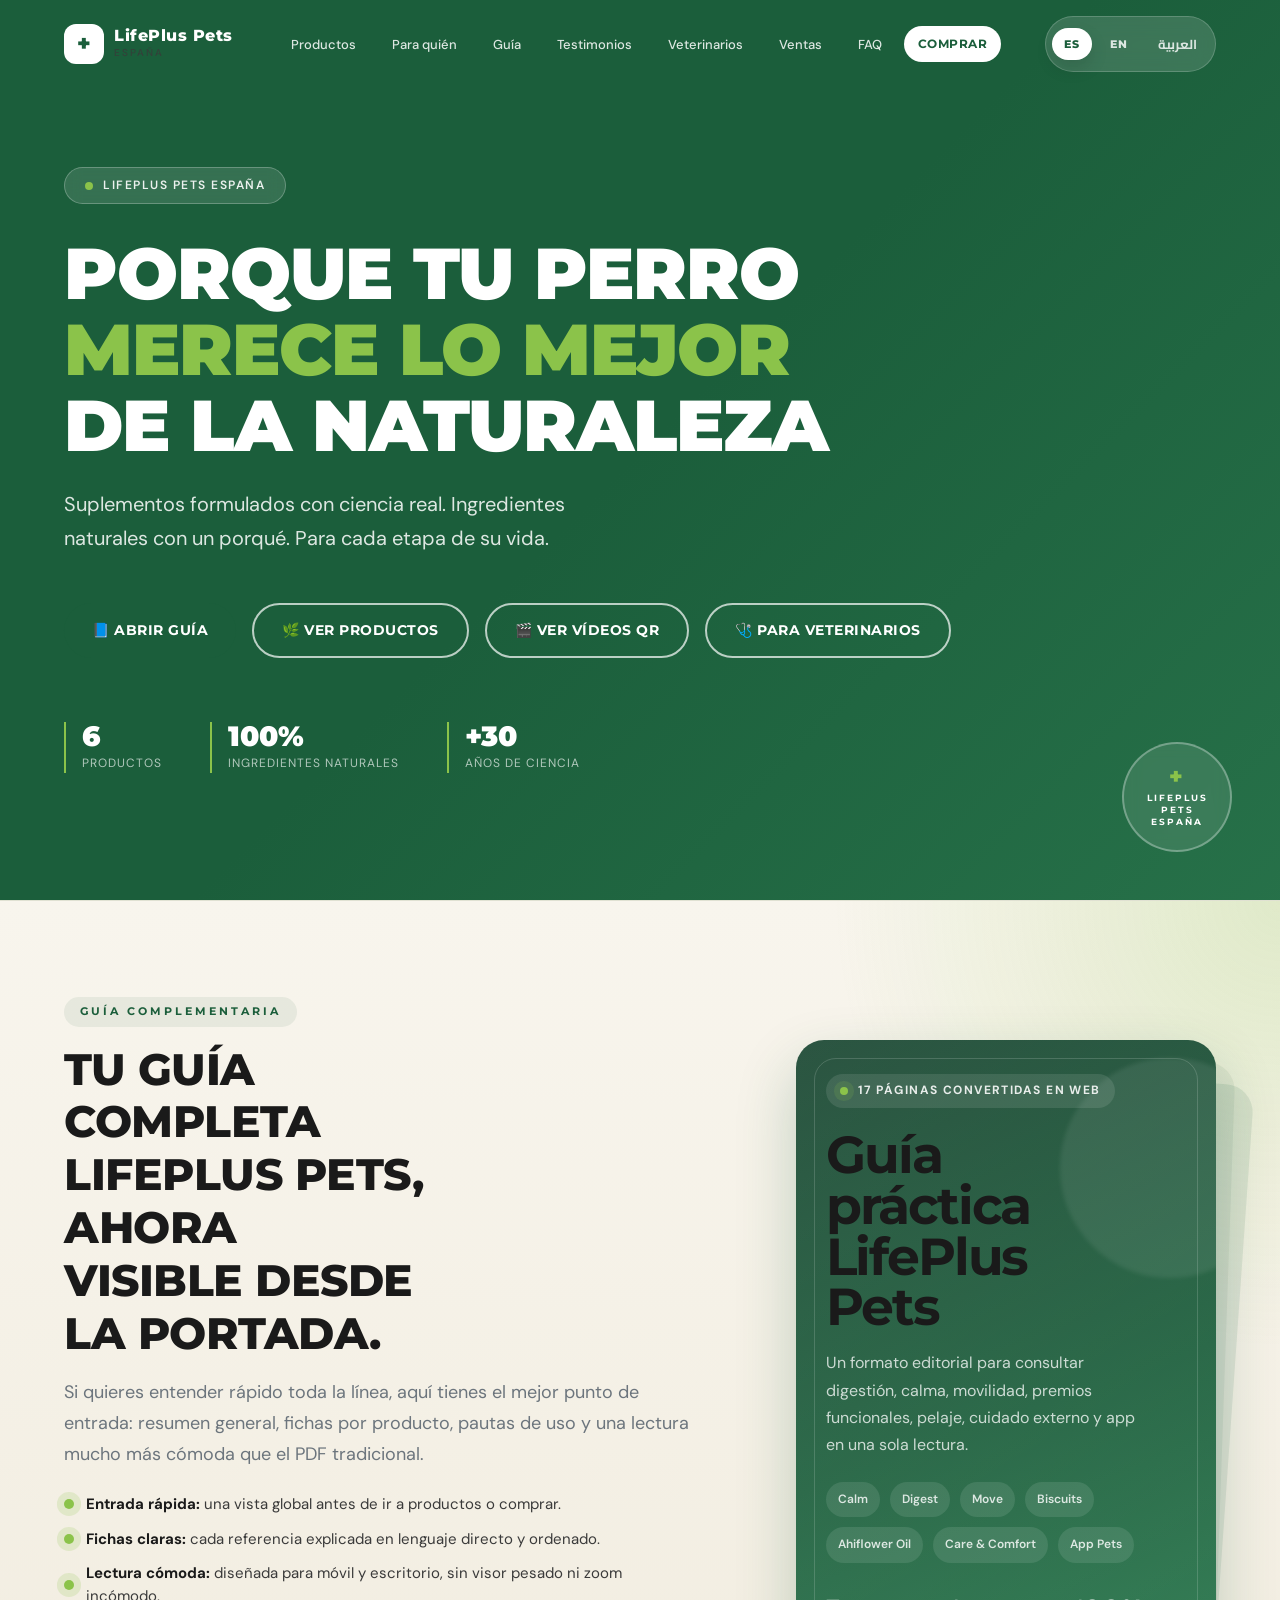
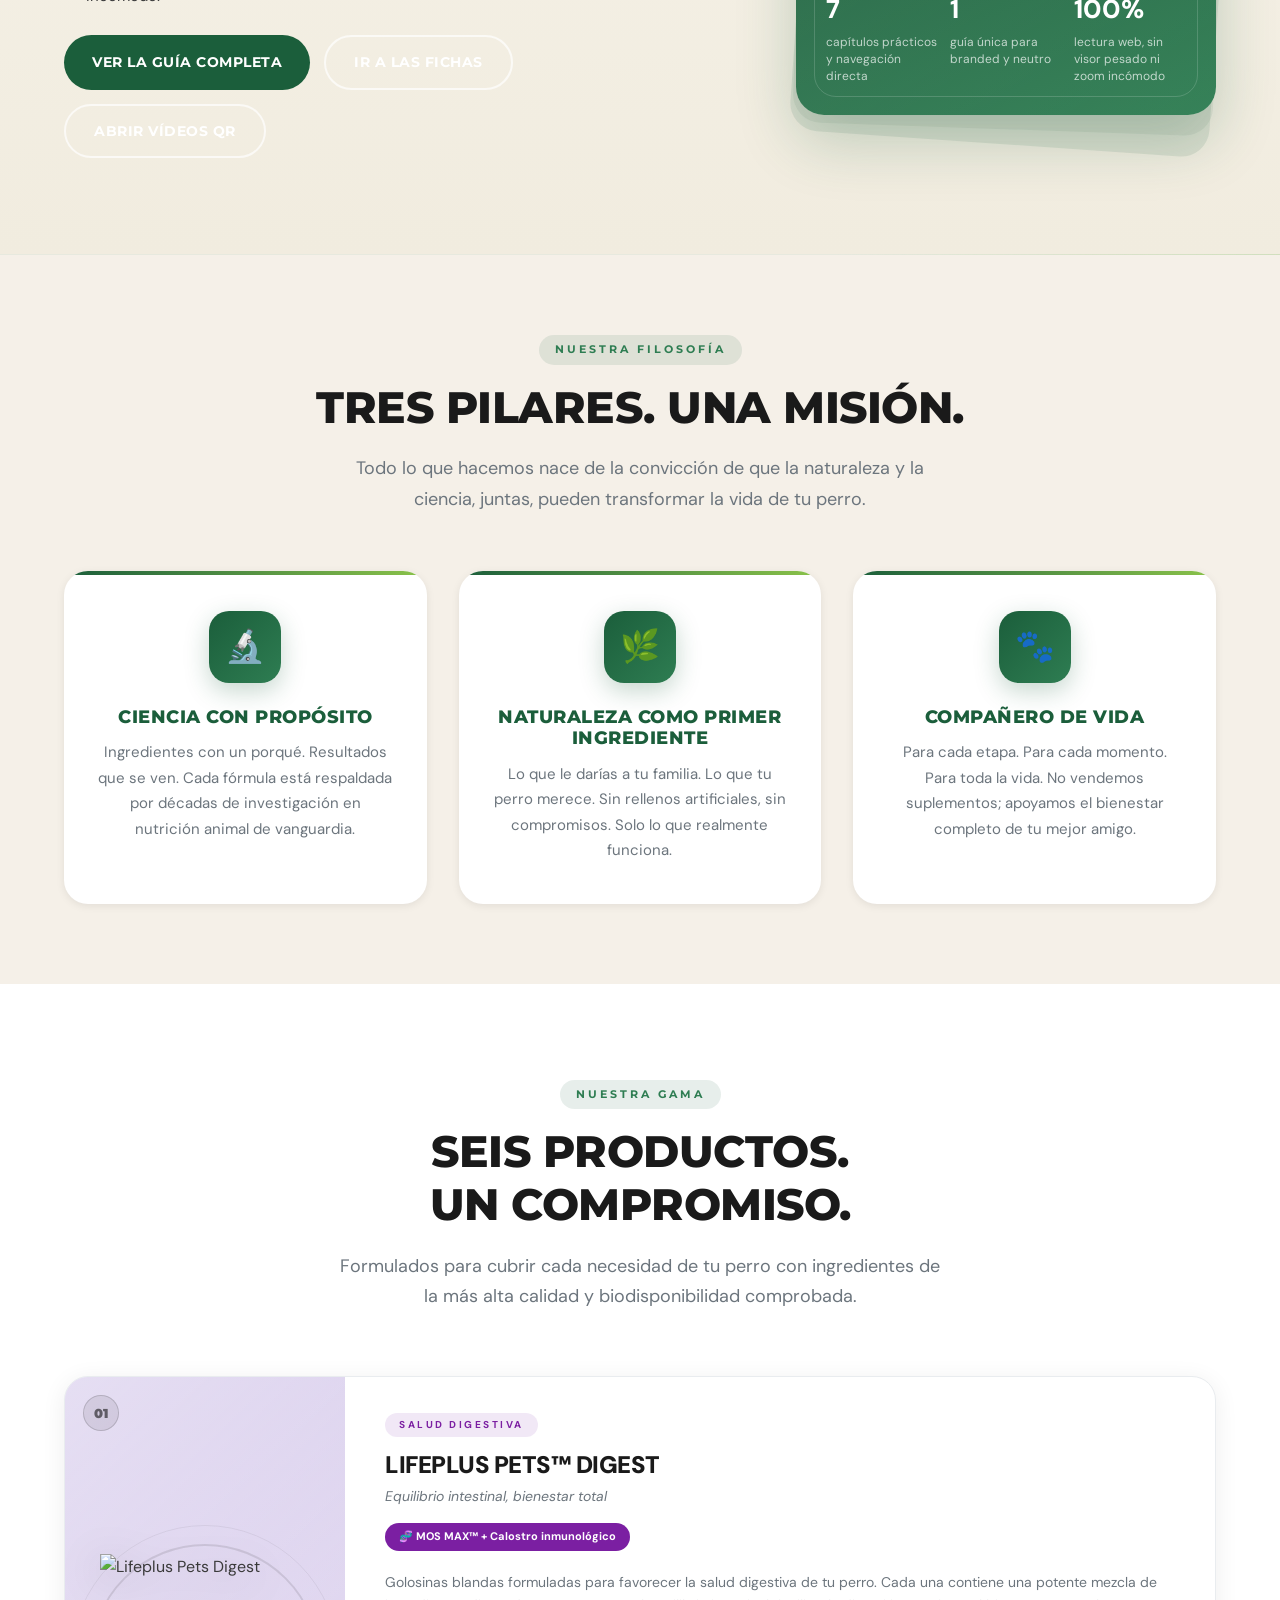
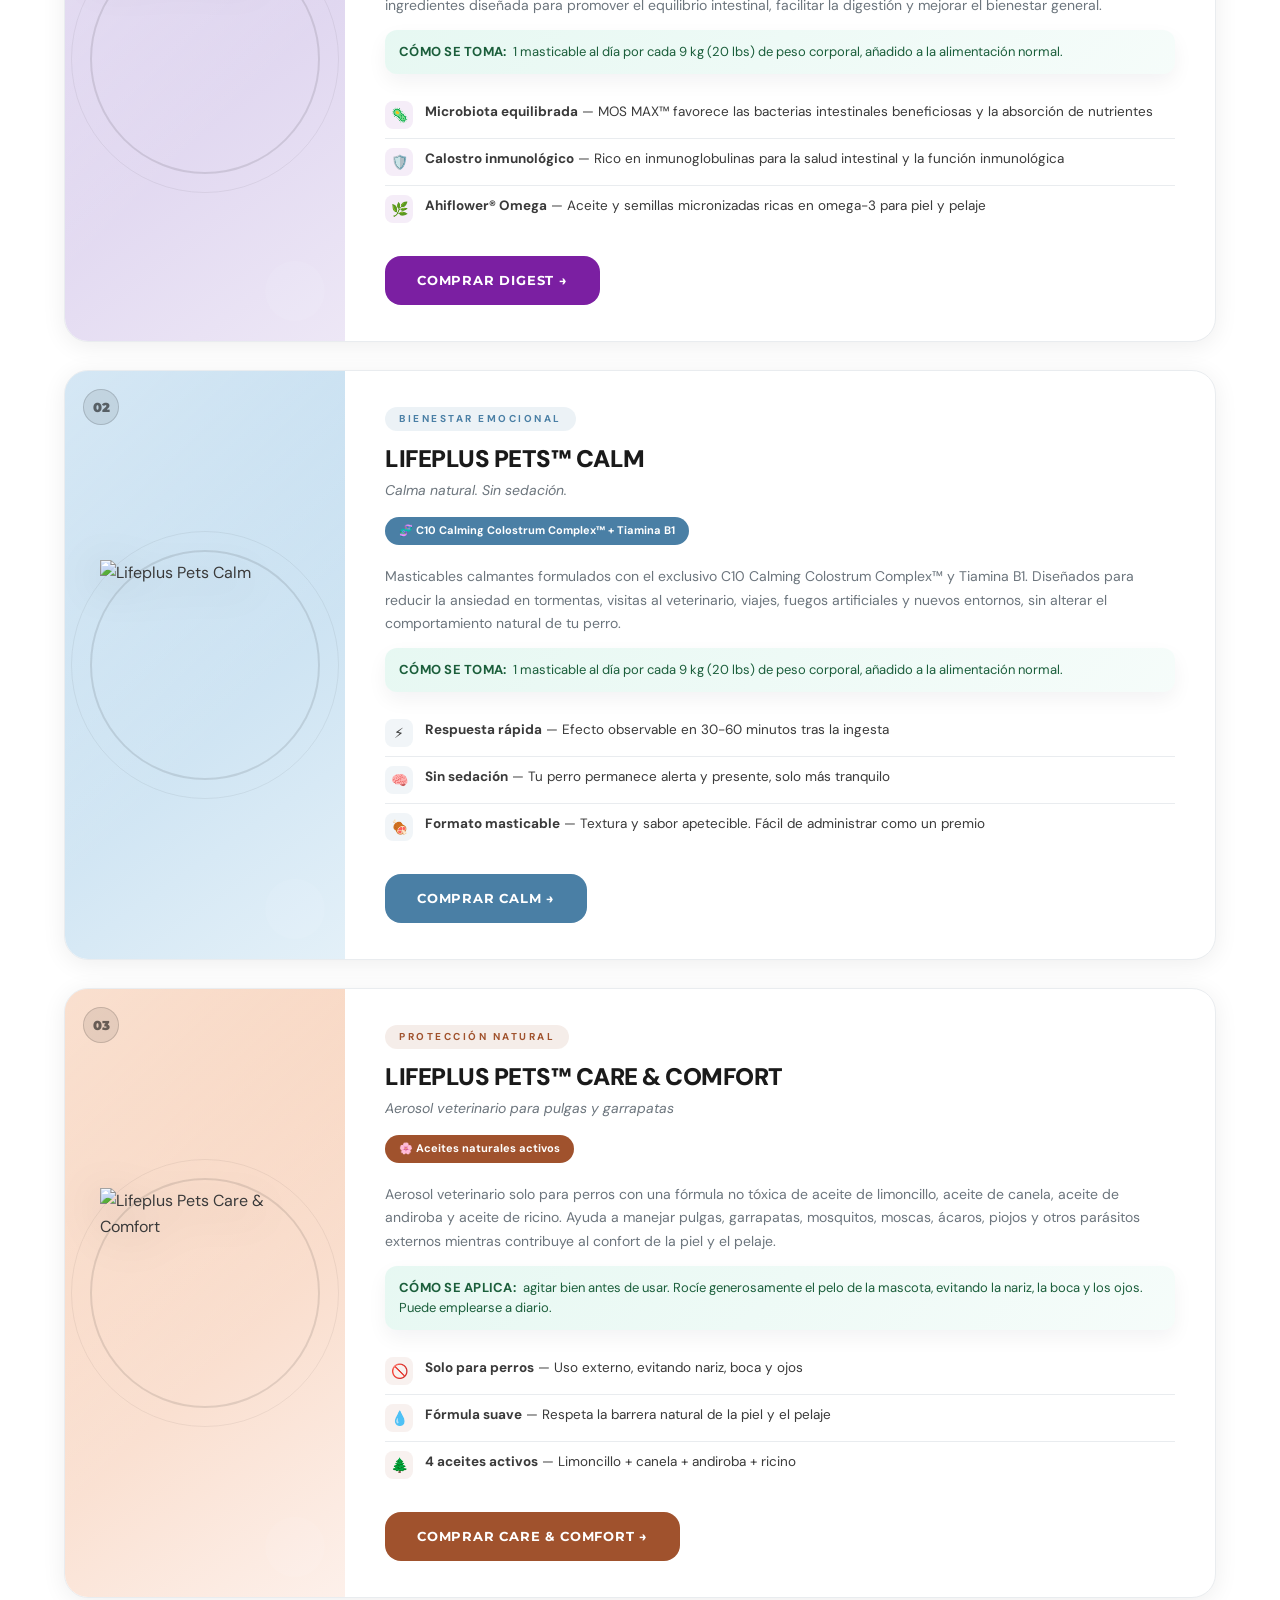
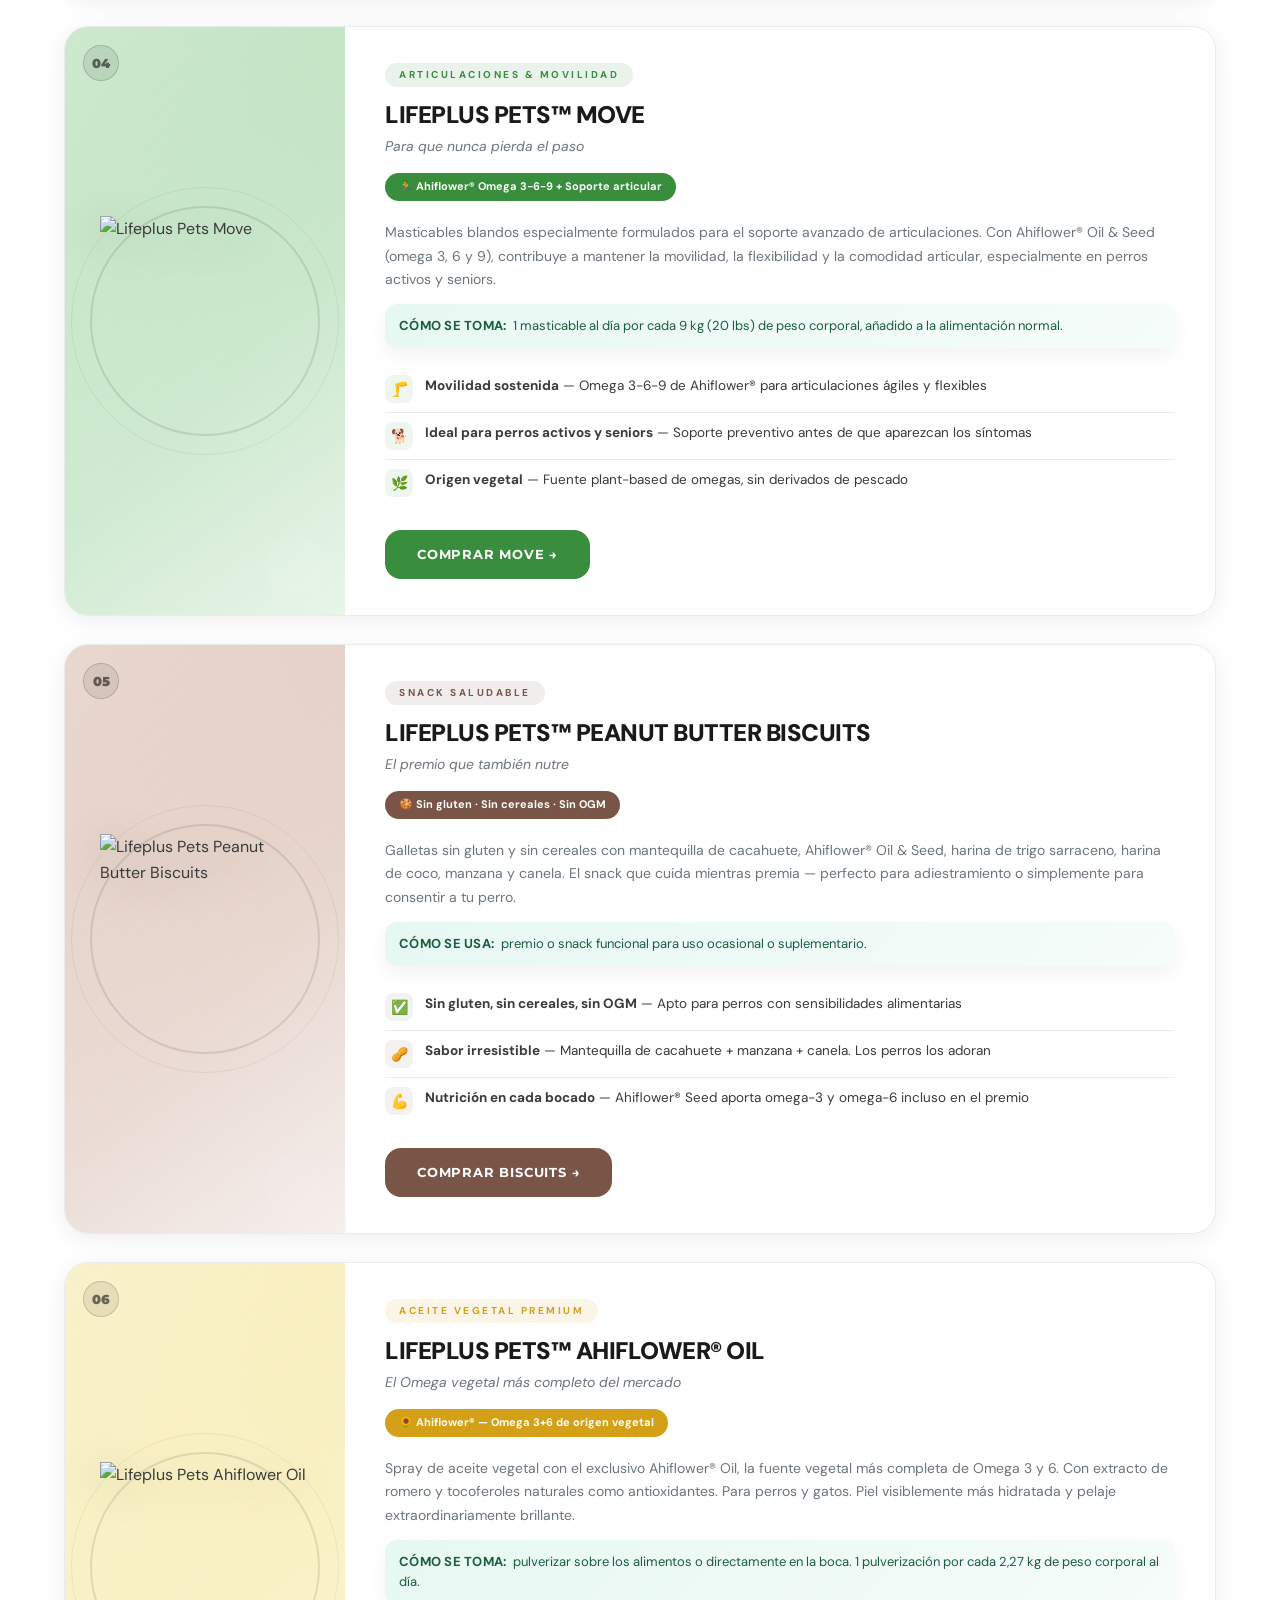
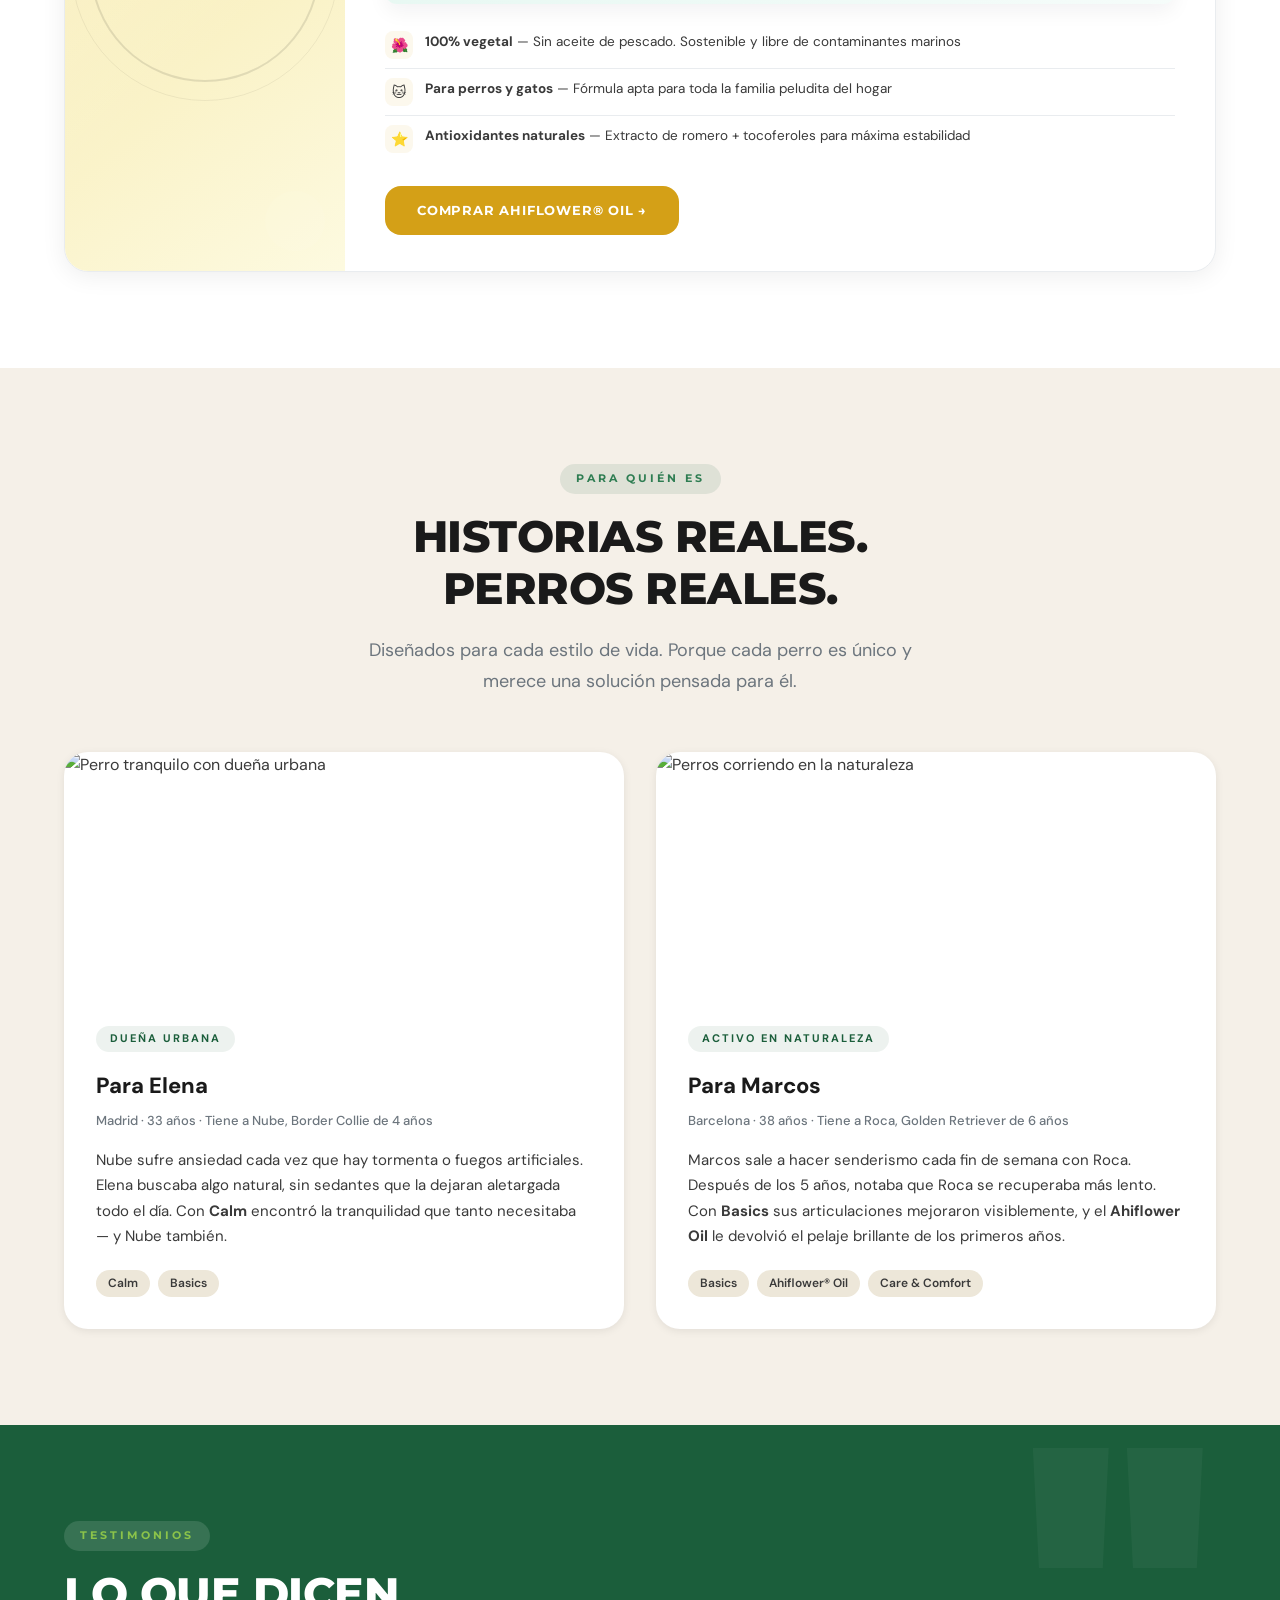
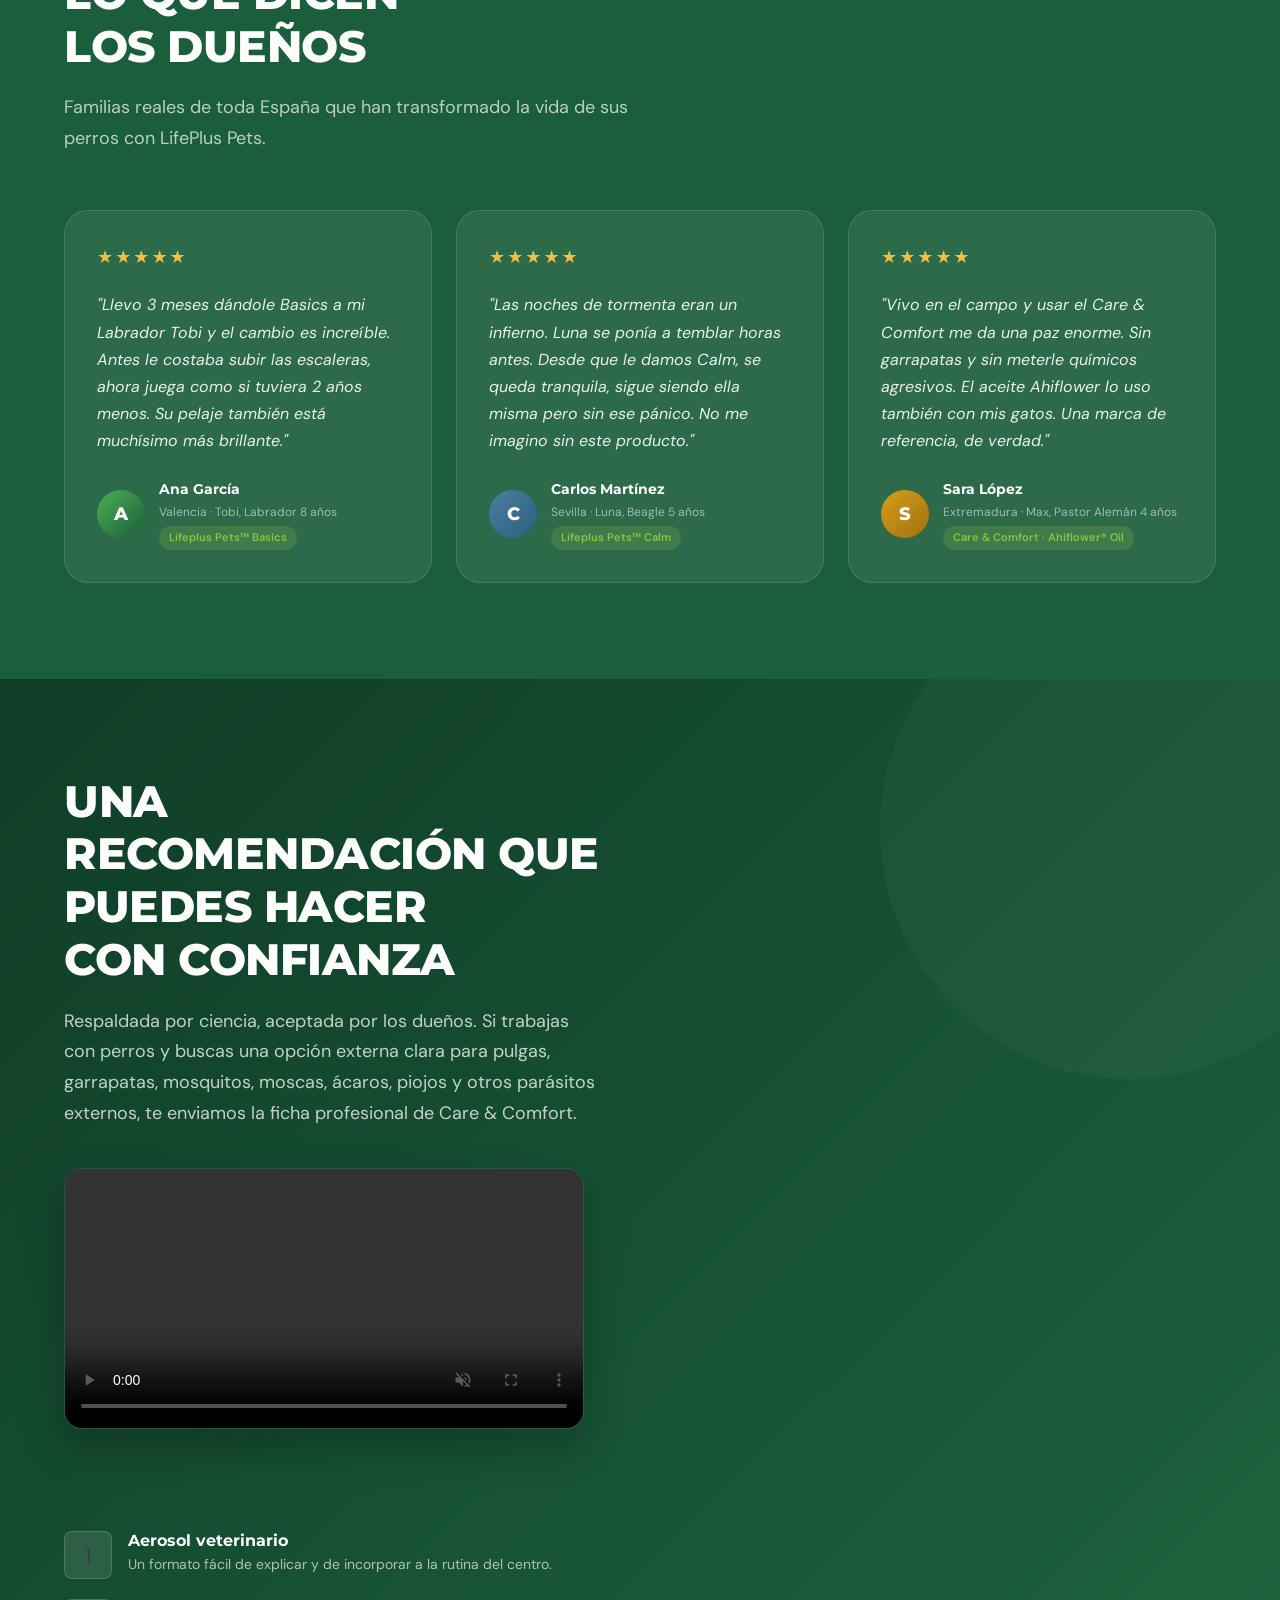
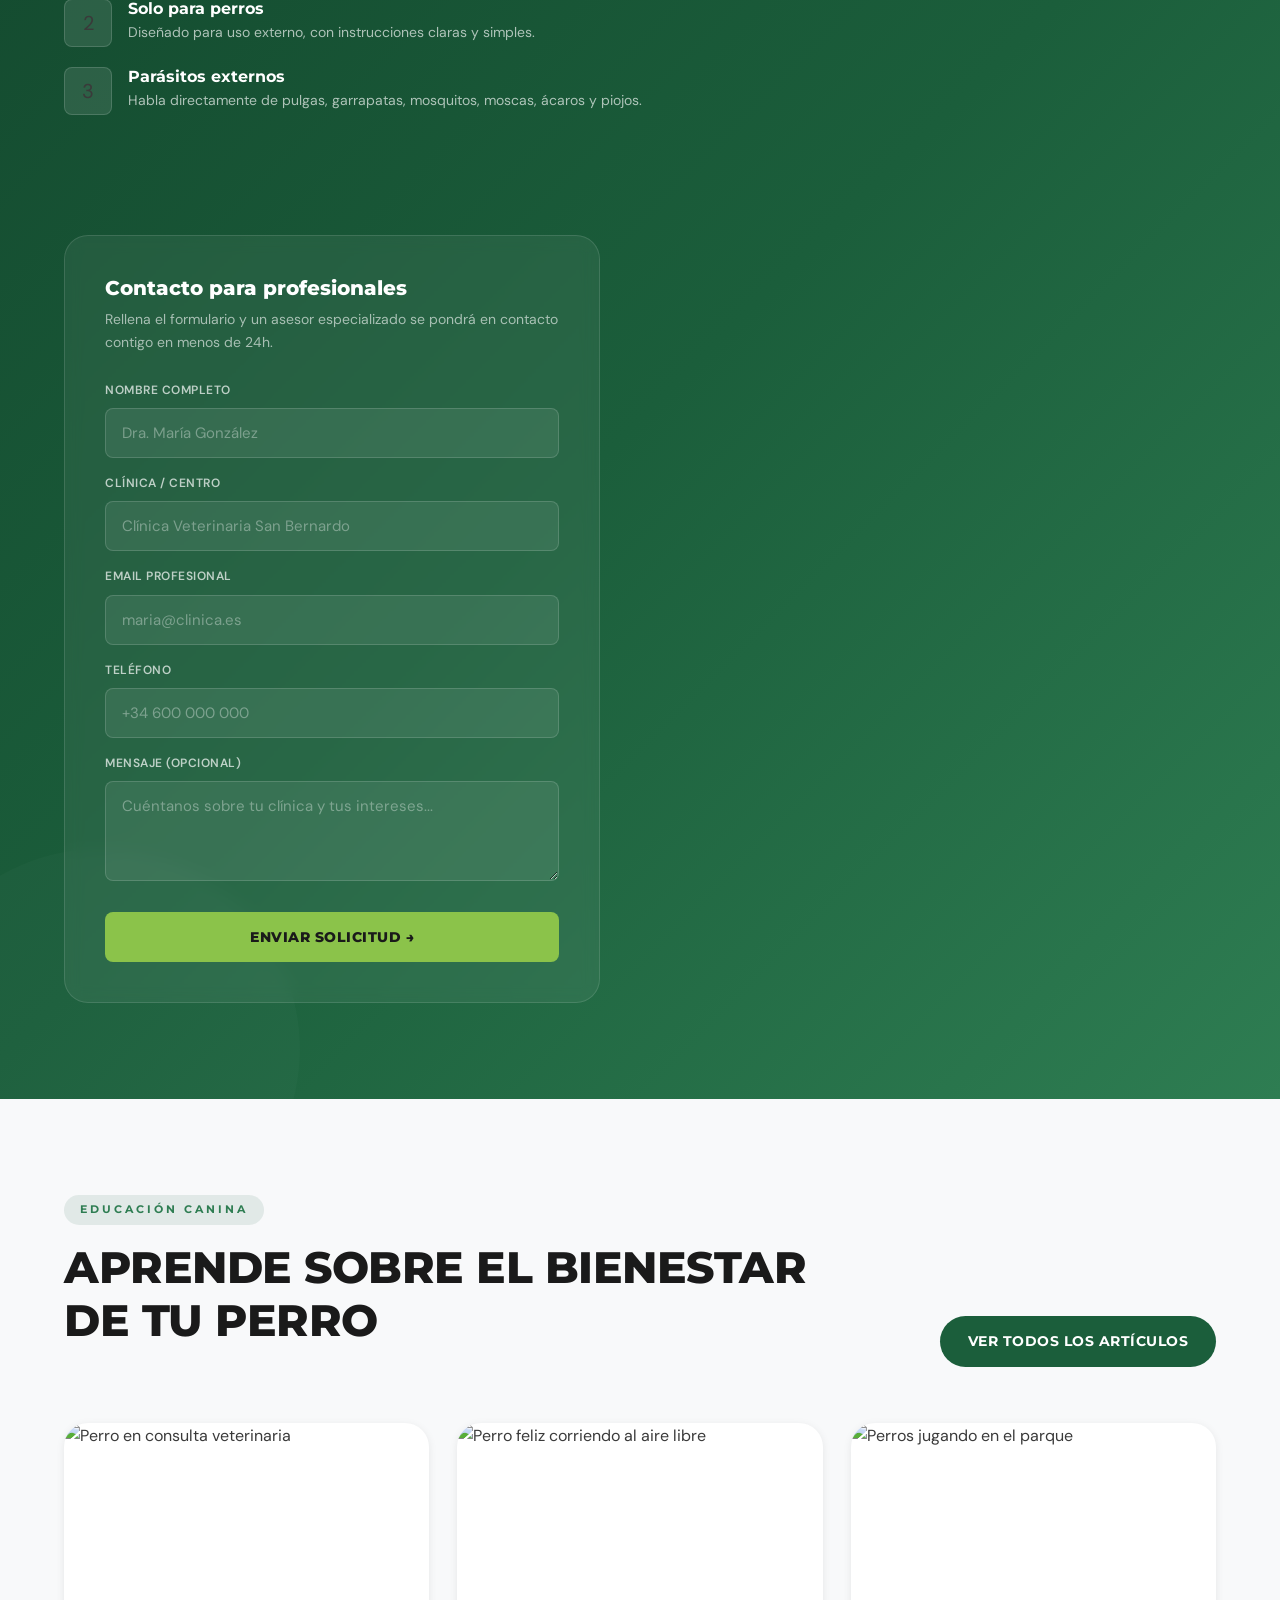
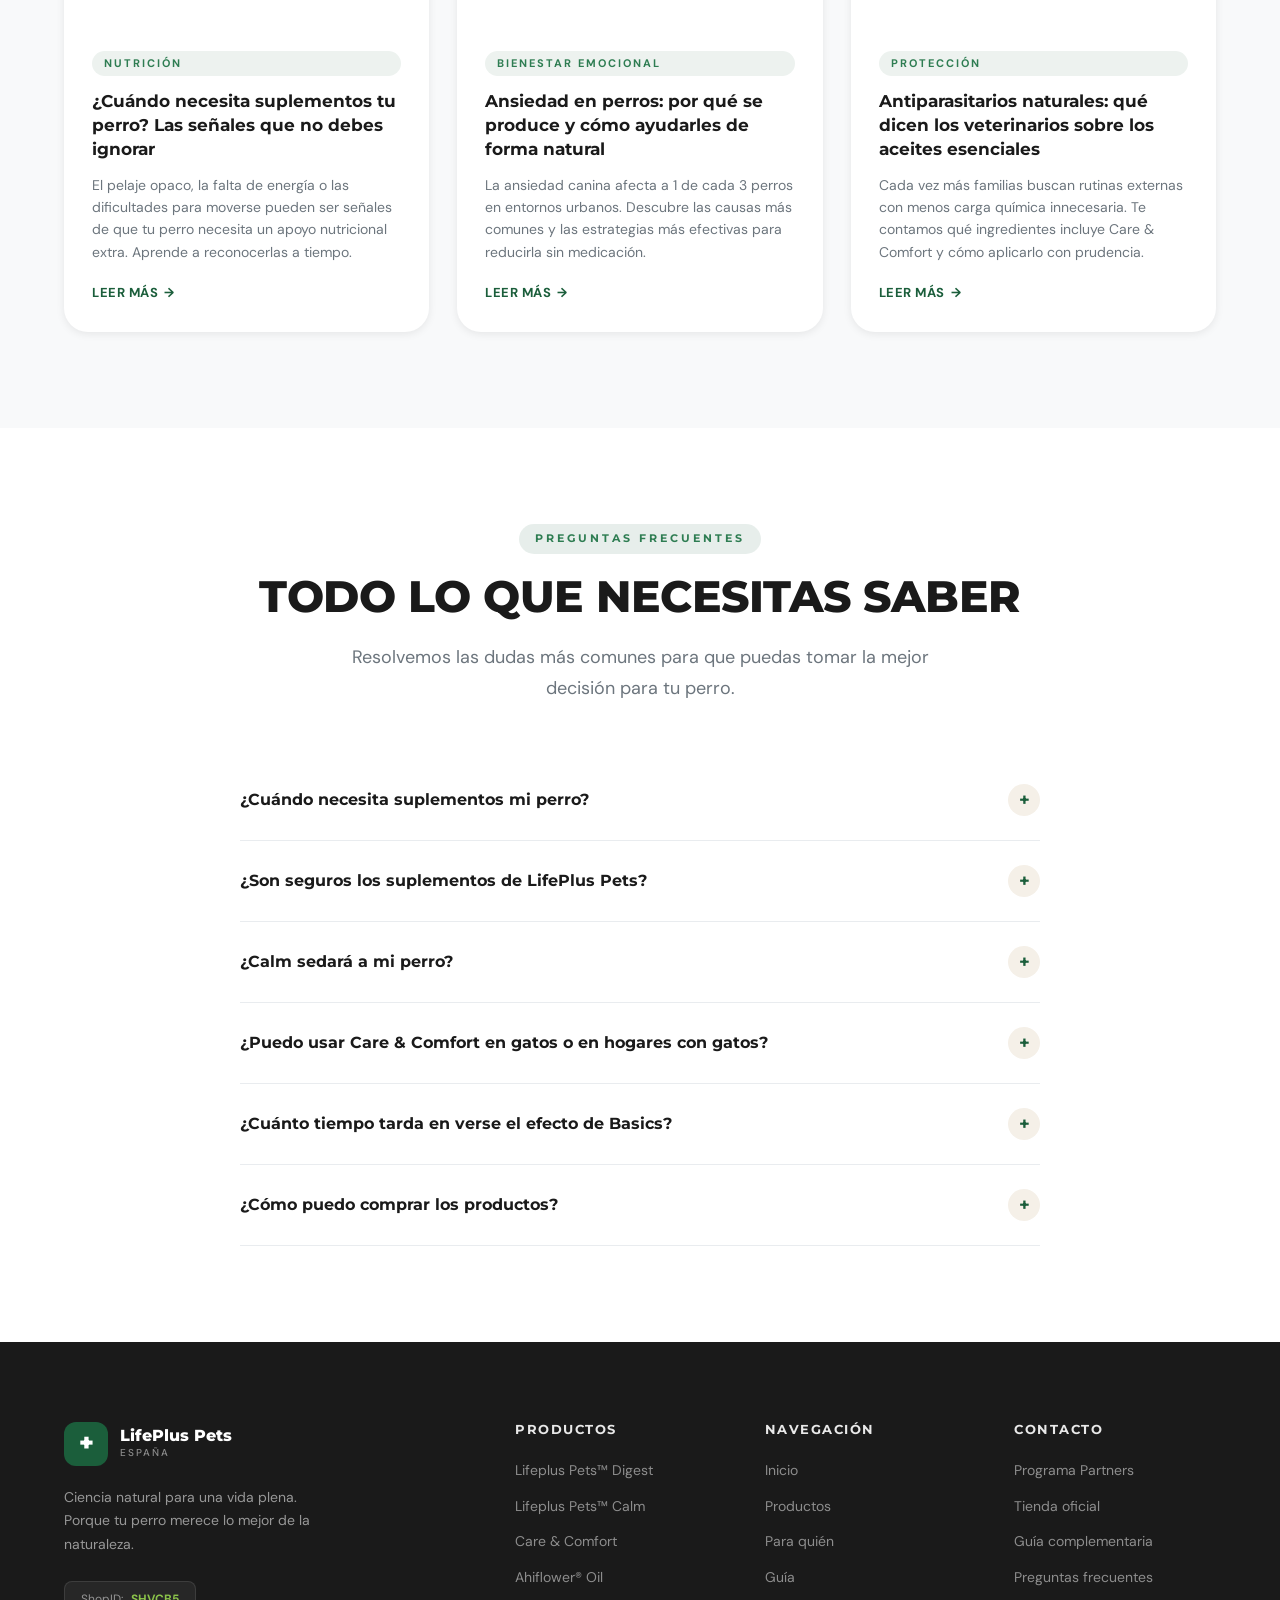
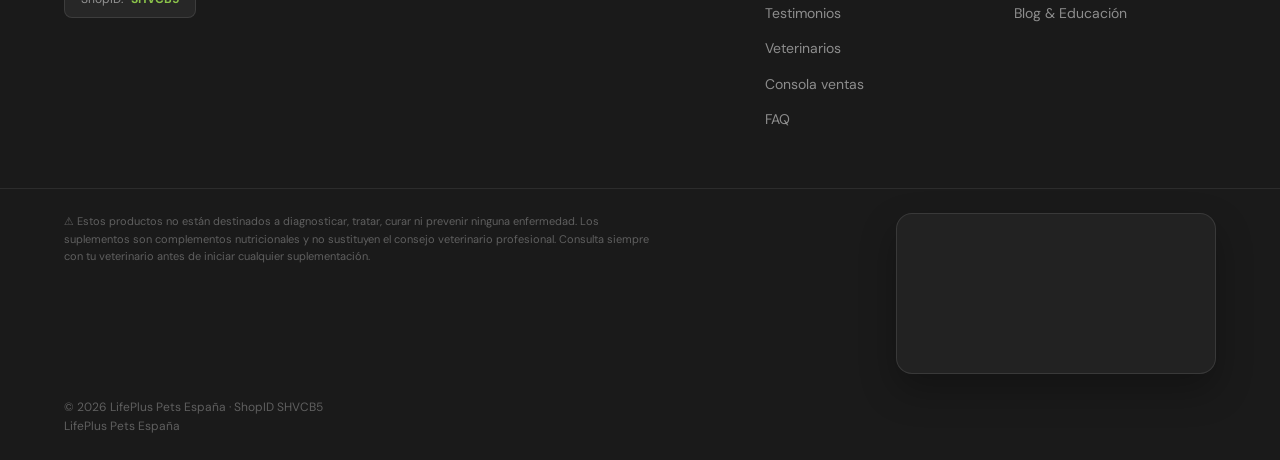
==== commit 3323bc87: "Add shareable video catalog page" ====
--- a/index.html
+++ b/index.html
@@ -11,7 +11,7 @@
   <!-- Google Fonts -->
   <link rel="preconnect" href="https://fonts.googleapis.com" />
   <link rel="preconnect" href="https://fonts.gstatic.com" crossorigin />
-  <link href="https://fonts.googleapis.com/css2?family=Montserrat:wght@400;600;700;800;900&family=DM+Sans:wght@300;400;500;600&display=swap" rel="stylesheet" />
+  <link href="https://fonts.googleapis.com/css2?family=Cairo:wght@400;600;700;800&family=Montserrat:wght@400;600;700;800;900&family=DM+Sans:wght@300;400;500;600&display=swap" rel="stylesheet" />
 
   <style>
     /* ===========================
@@ -258,6 +258,59 @@
       background: rgba(255,255,255,0.12);
     }
 
+    .nav-utility {
+      display: flex;
+      align-items: center;
+      gap: 12px;
+    }
+
+    .lang-switcher {
+      display: inline-flex;
+      align-items: center;
+      gap: 6px;
+      padding: 6px;
+      border-radius: 999px;
+      background: rgba(255,255,255,0.14);
+      border: 1px solid rgba(255,255,255,0.18);
+      backdrop-filter: blur(10px);
+    }
+
+    .lang-switcher button {
+      border: none;
+      background: transparent;
+      color: rgba(255,255,255,0.82);
+      font-family: 'Montserrat', system-ui, sans-serif;
+      font-size: 11px;
+      font-weight: 800;
+      letter-spacing: 0.08em;
+      text-transform: uppercase;
+      padding: 9px 12px;
+      border-radius: 999px;
+      cursor: pointer;
+      transition: var(--transition);
+    }
+
+    .lang-switcher button:hover,
+    .lang-switcher button:focus-visible {
+      color: var(--white);
+      background: rgba(255,255,255,0.10);
+      outline: none;
+    }
+
+    .lang-switcher button.is-active {
+      background: var(--white);
+      color: var(--green-deep);
+      box-shadow: 0 8px 18px rgba(0,0,0,0.12);
+    }
+
+    .lang-switcher button[lang="ar"] {
+      font-family: 'Cairo', sans-serif;
+      text-transform: none;
+      letter-spacing: 0;
+      font-size: 13px;
+      font-weight: 700;
+    }
+
     .nav-cta {
       background: var(--white) !important;
       color: var(--green-deep) !important;
@@ -291,6 +344,17 @@
     @media (max-width: 768px) {
       .nav-links { display: none; }
       .hamburger { display: flex; }
+      .nav-utility {
+        margin-left: auto;
+      }
+      .lang-switcher {
+        gap: 4px;
+        padding: 5px;
+      }
+      .lang-switcher button {
+        padding: 8px 10px;
+        font-size: 10px;
+      }
       .nav-links.open {
         display: flex;
         flex-direction: column;
@@ -2018,10 +2082,38 @@
       .hero-actions { flex-direction: column; }
       .hero-actions .btn { width: 100%; justify-content: center; }
       .vets-form { padding: 28px 20px; }
+      .nav-logo-sub { display: none; }
+      .lang-switcher button[lang="ar"] { font-size: 12px; }
+    }
+
+    html[dir="rtl"] body {
+      font-family: 'Cairo', system-ui, sans-serif;
+    }
+
+    html[dir="rtl"] .navbar .container,
+    html[dir="rtl"] .nav-links,
+    html[dir="rtl"] .hero-actions,
+    html[dir="rtl"] .hero-stats,
+    html[dir="rtl"] .guide-preview-actions,
+    html[dir="rtl"] .products-grid,
+    html[dir="rtl"] .footer-bottom-inner {
+      direction: rtl;
+    }
+
+    html[dir="rtl"] .hero-stat,
+    html[dir="rtl"] .guide-preview-point,
+    html[dir="rtl"] .footer-grid,
+    html[dir="rtl"] .product-content,
+    html[dir="rtl"] .faq-question,
+    html[dir="rtl"] .faq-answer-inner,
+    html[dir="rtl"] .footer-col,
+    html[dir="rtl"] .footer-disclaimer,
+    html[dir="rtl"] .footer-copyright {
+      text-align: right;
     }
   </style>
 </head>
-<body>
+<body data-page="home" data-locale="es">
 
   <!-- =================== NAVBAR =================== -->
   <nav class="navbar" id="navbar">
@@ -2049,6 +2141,14 @@
         </li>
       </ul>
 
+      <div class="nav-utility">
+        <div class="lang-switcher" aria-label="Selector de idioma">
+          <button type="button" class="is-active" data-lang="es">ES</button>
+          <button type="button" data-lang="en">EN</button>
+          <button type="button" data-lang="ar" lang="ar">العربية</button>
+        </div>
+      </div>
+
       <div class="hamburger" id="hamburger" onclick="toggleMenu()" aria-label="Menú" role="button" tabindex="0">
         <span></span>
         <span></span>
@@ -2085,6 +2185,9 @@
           </a>
           <a href="#productos" class="btn btn-outline">
             🌿 Ver productos
+          </a>
+          <a href="videos/" class="btn btn-outline">
+            🎬 Ver vídeos QR
           </a>
           <a href="#veterinarios" class="btn btn-outline">
             🩺 Para veterinarios
@@ -2145,6 +2248,7 @@
           <div class="guide-preview-actions">
             <a href="guia.html" class="btn btn-primary">Ver la guía completa</a>
             <a href="guia.html#productos" class="btn btn-outline">Ir a las fichas</a>
+            <a href="videos/" class="btn btn-outline">Abrir vídeos QR</a>
           </div>
         </div>
 
@@ -3278,5 +3382,6 @@
       });
     })();
   </script>
+  <script src="assets/js/site-language.js"></script>
 </body>
 </html>
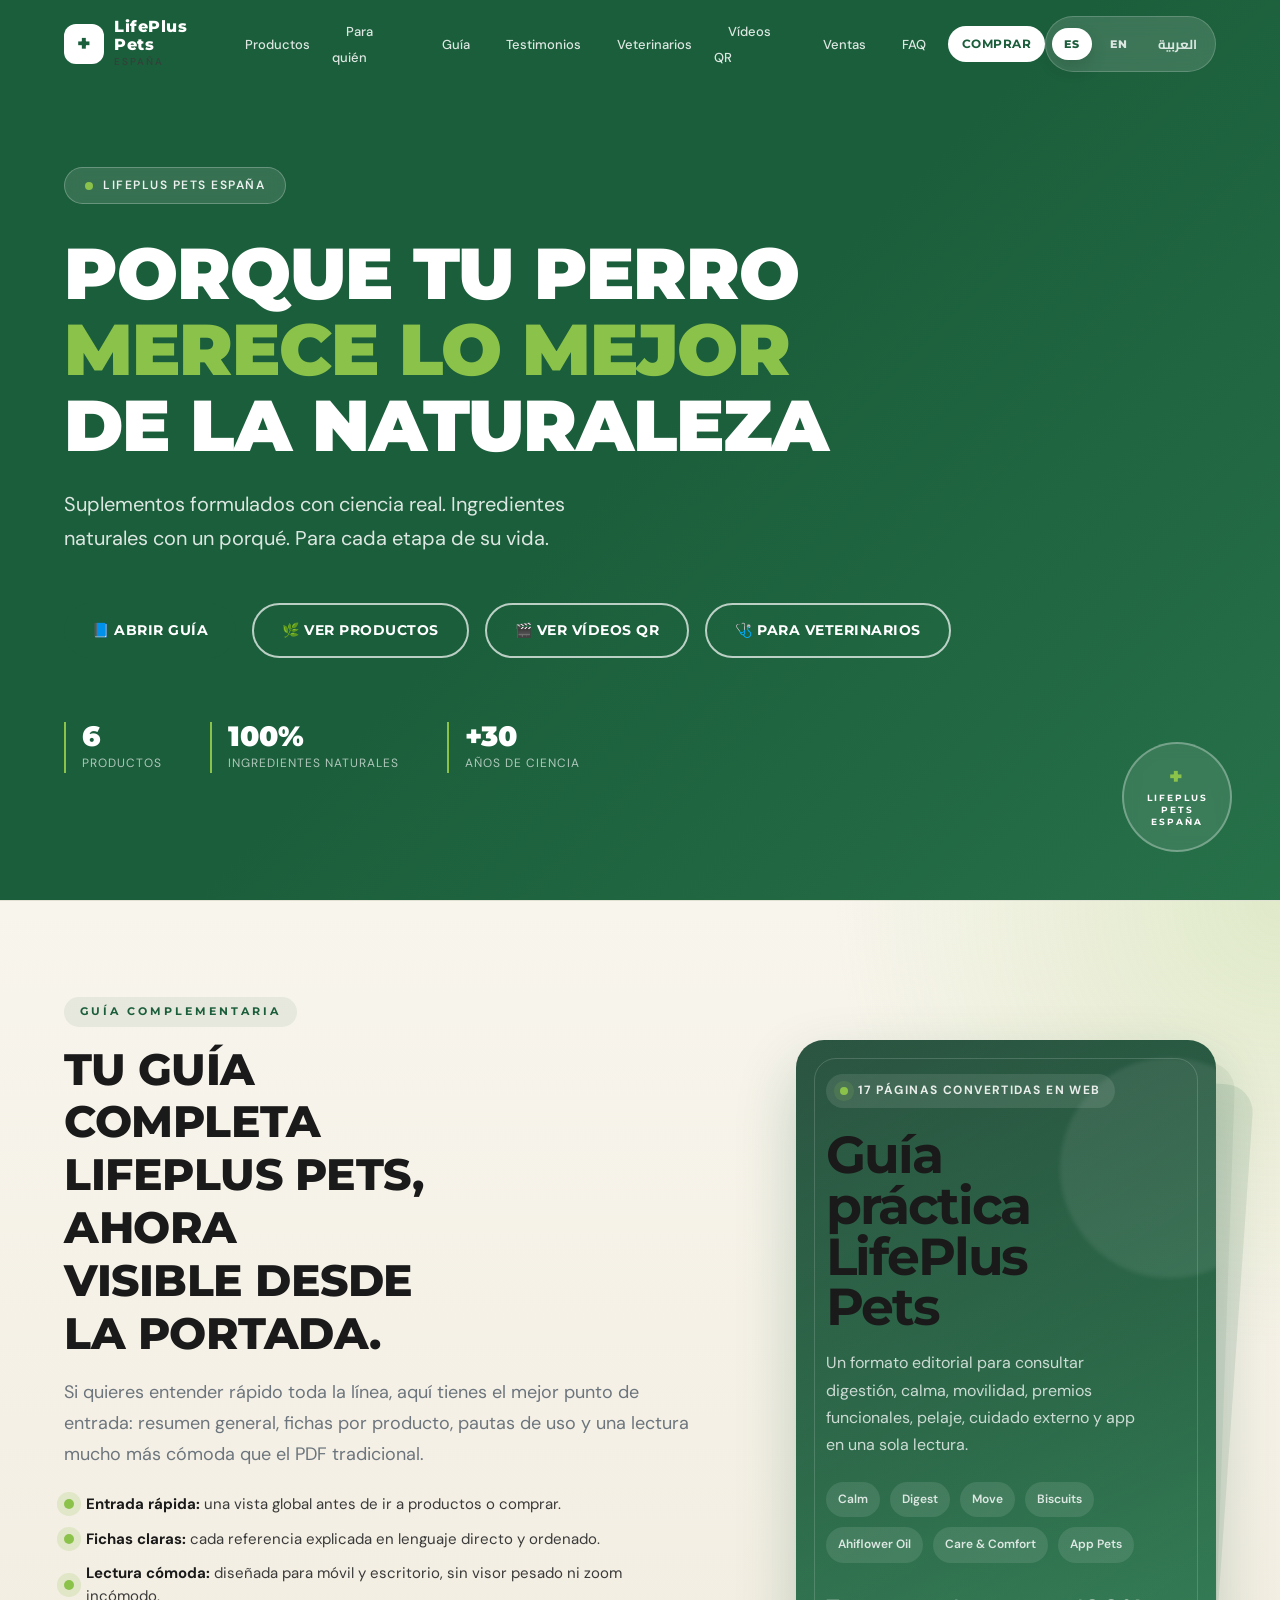
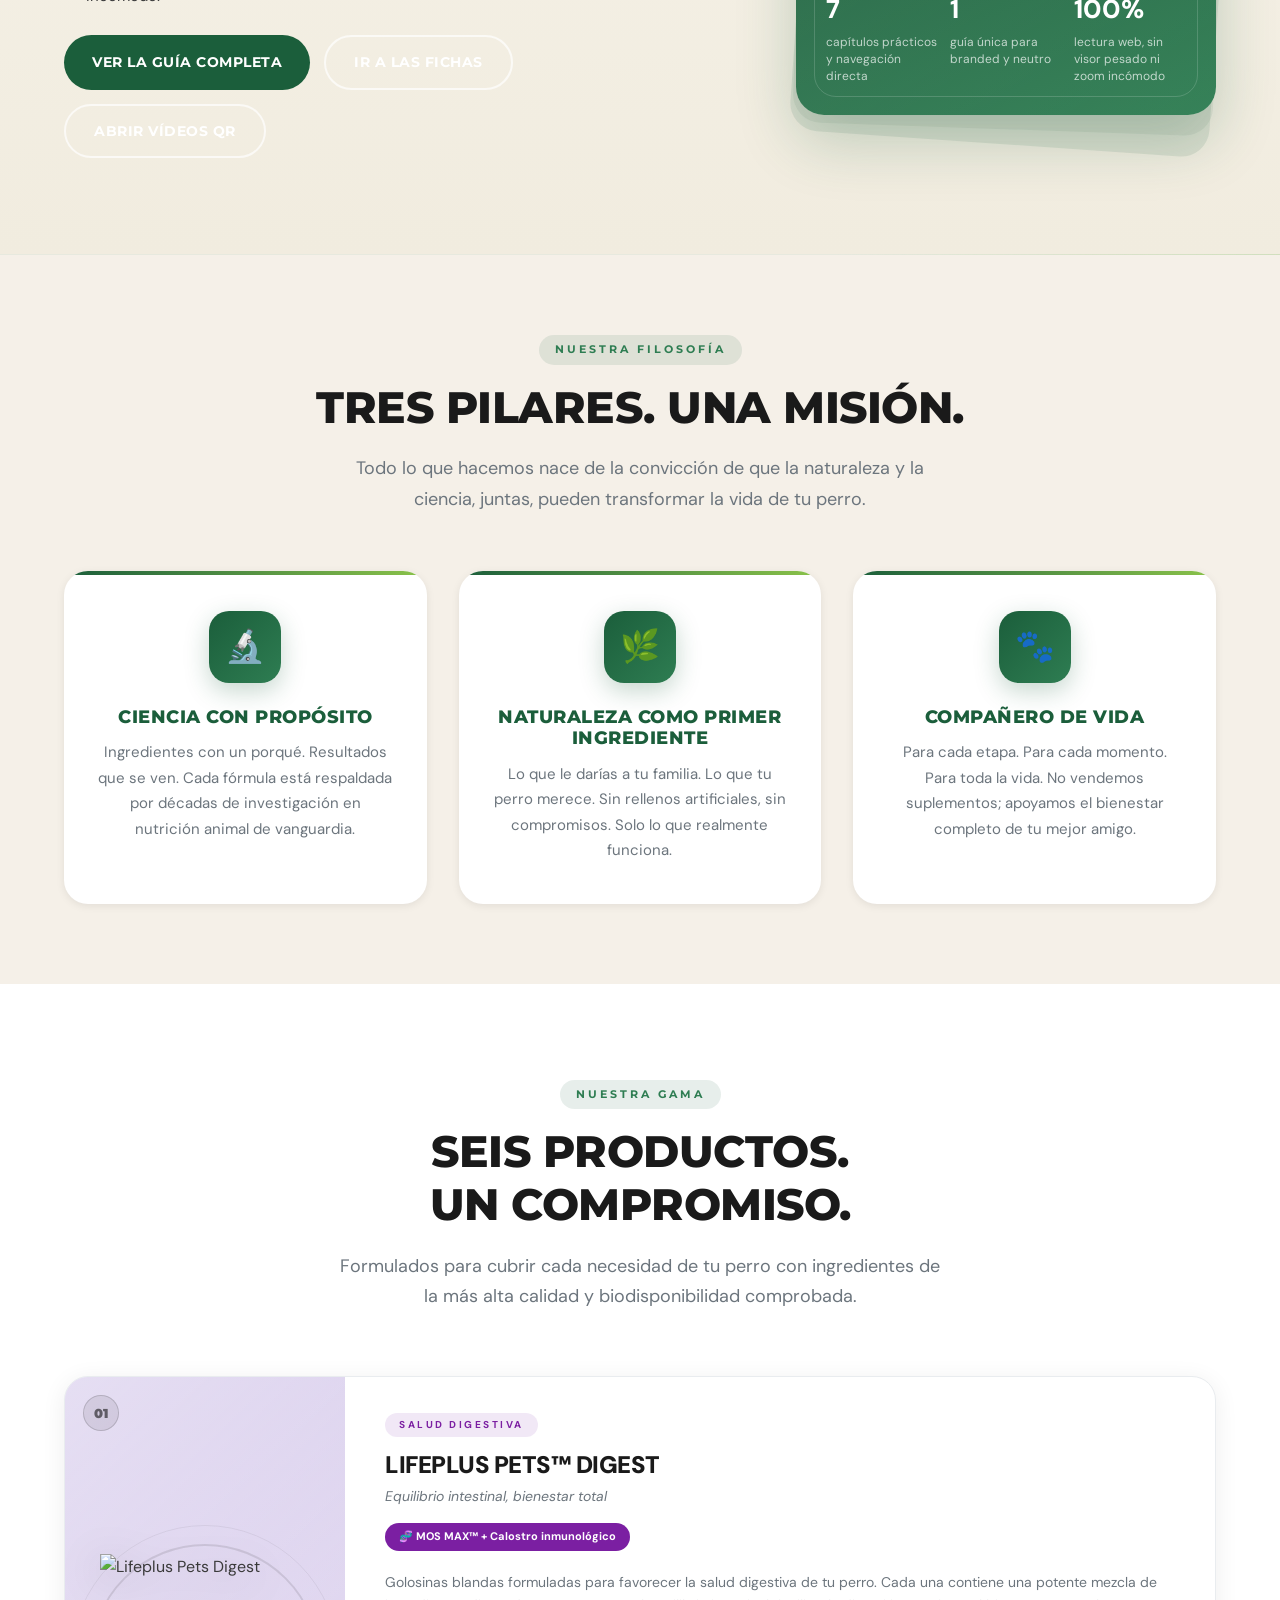
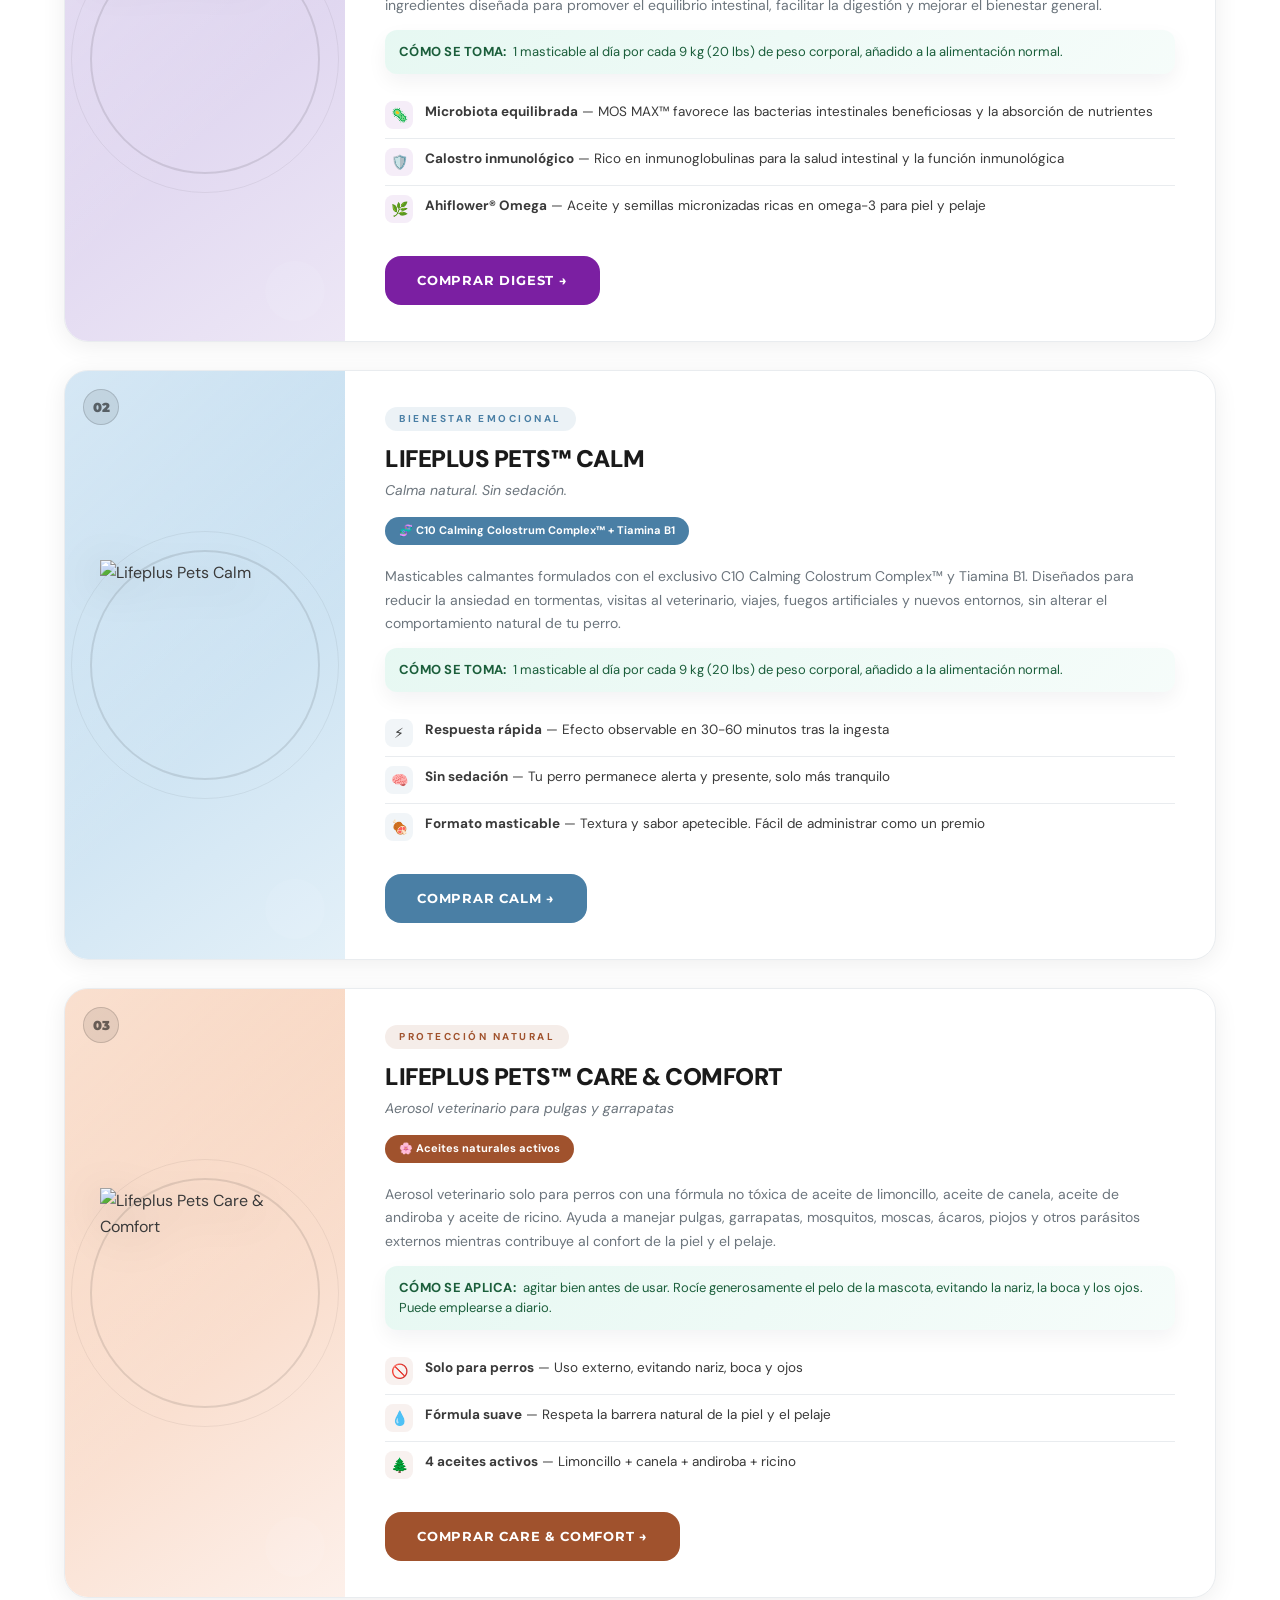
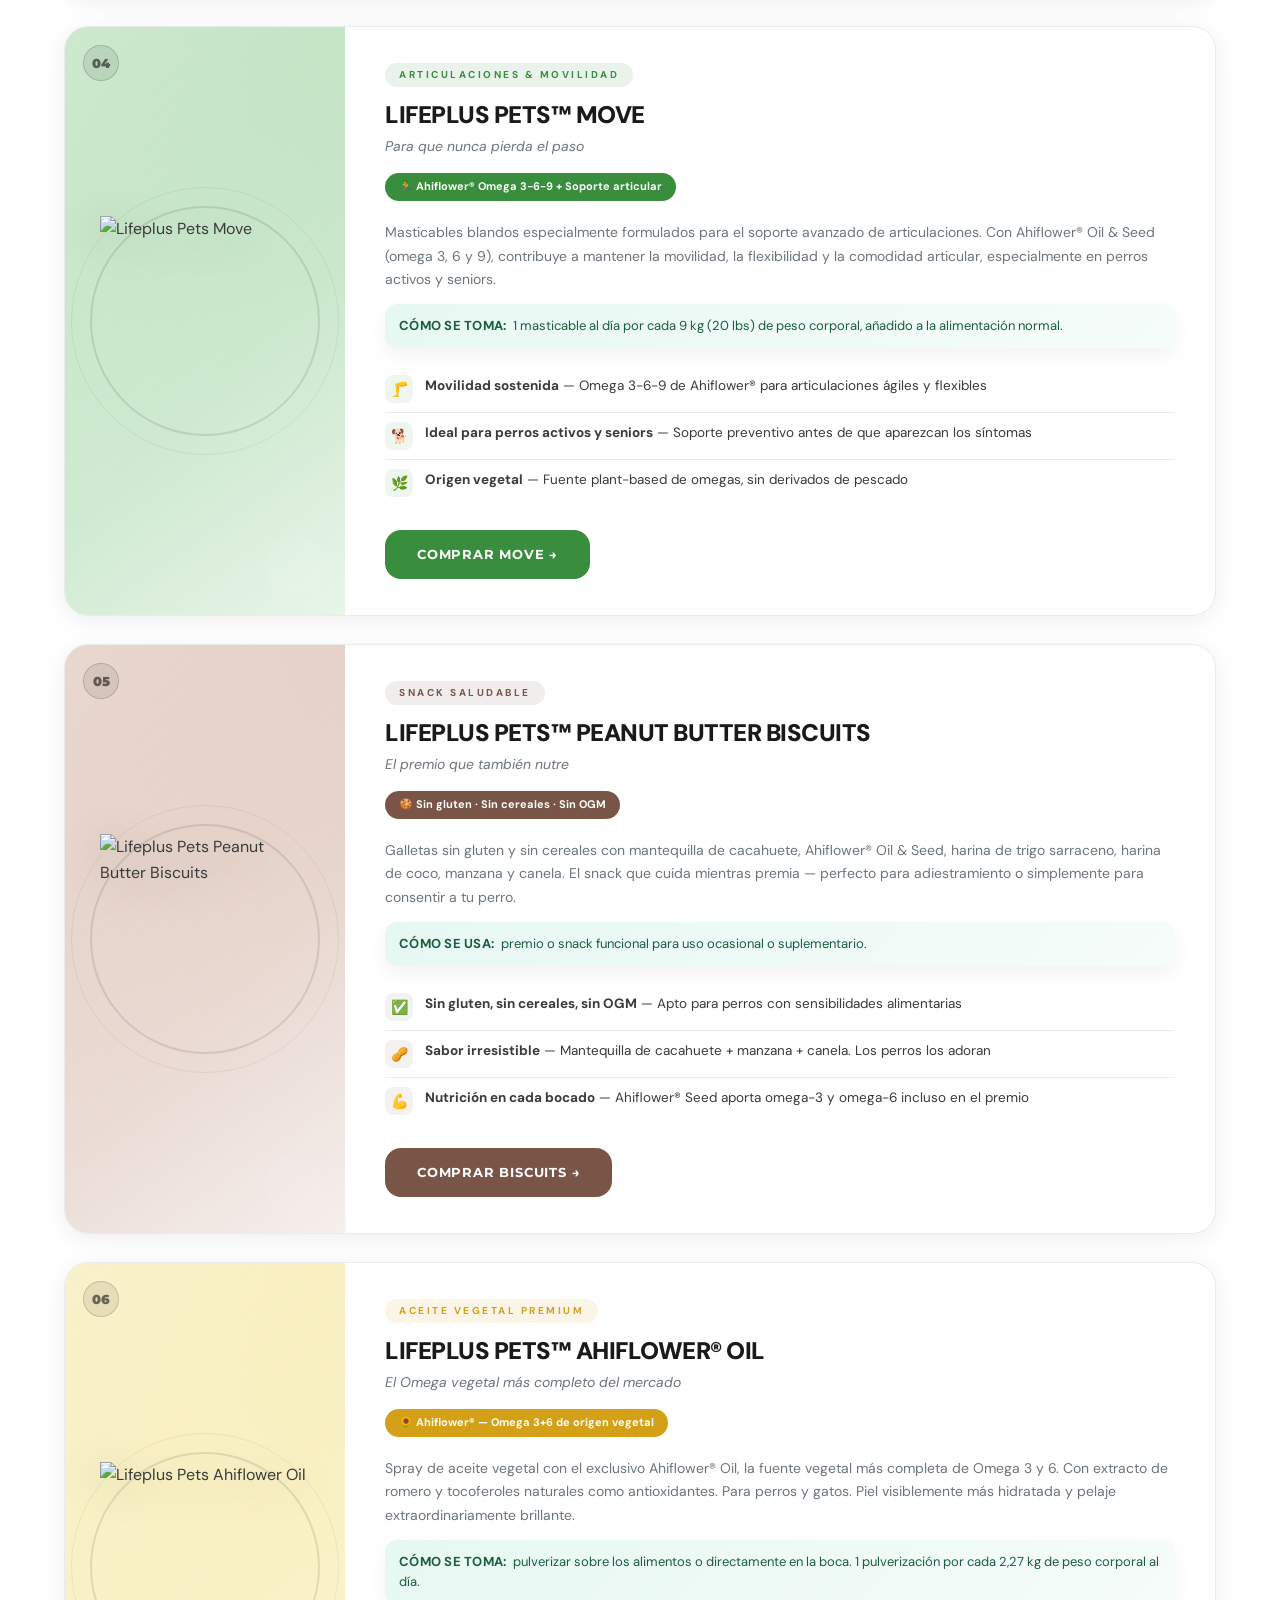
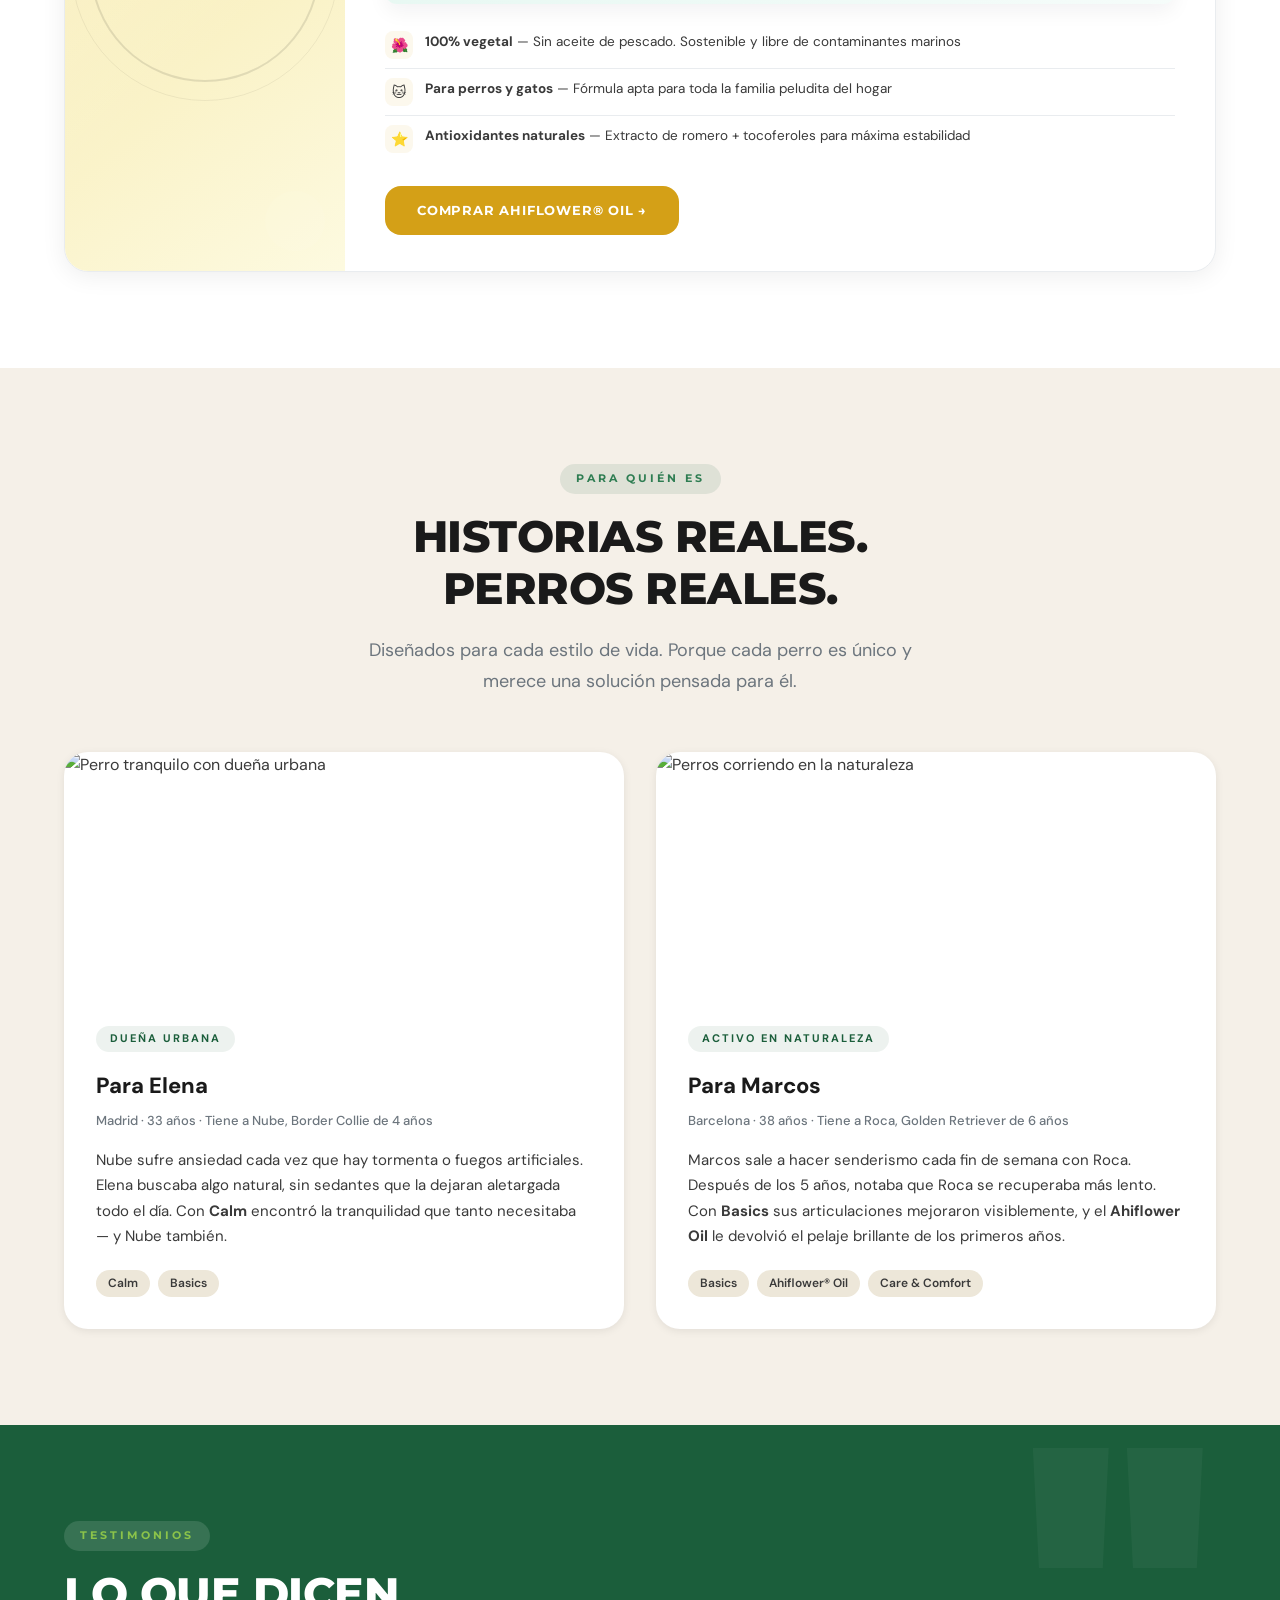
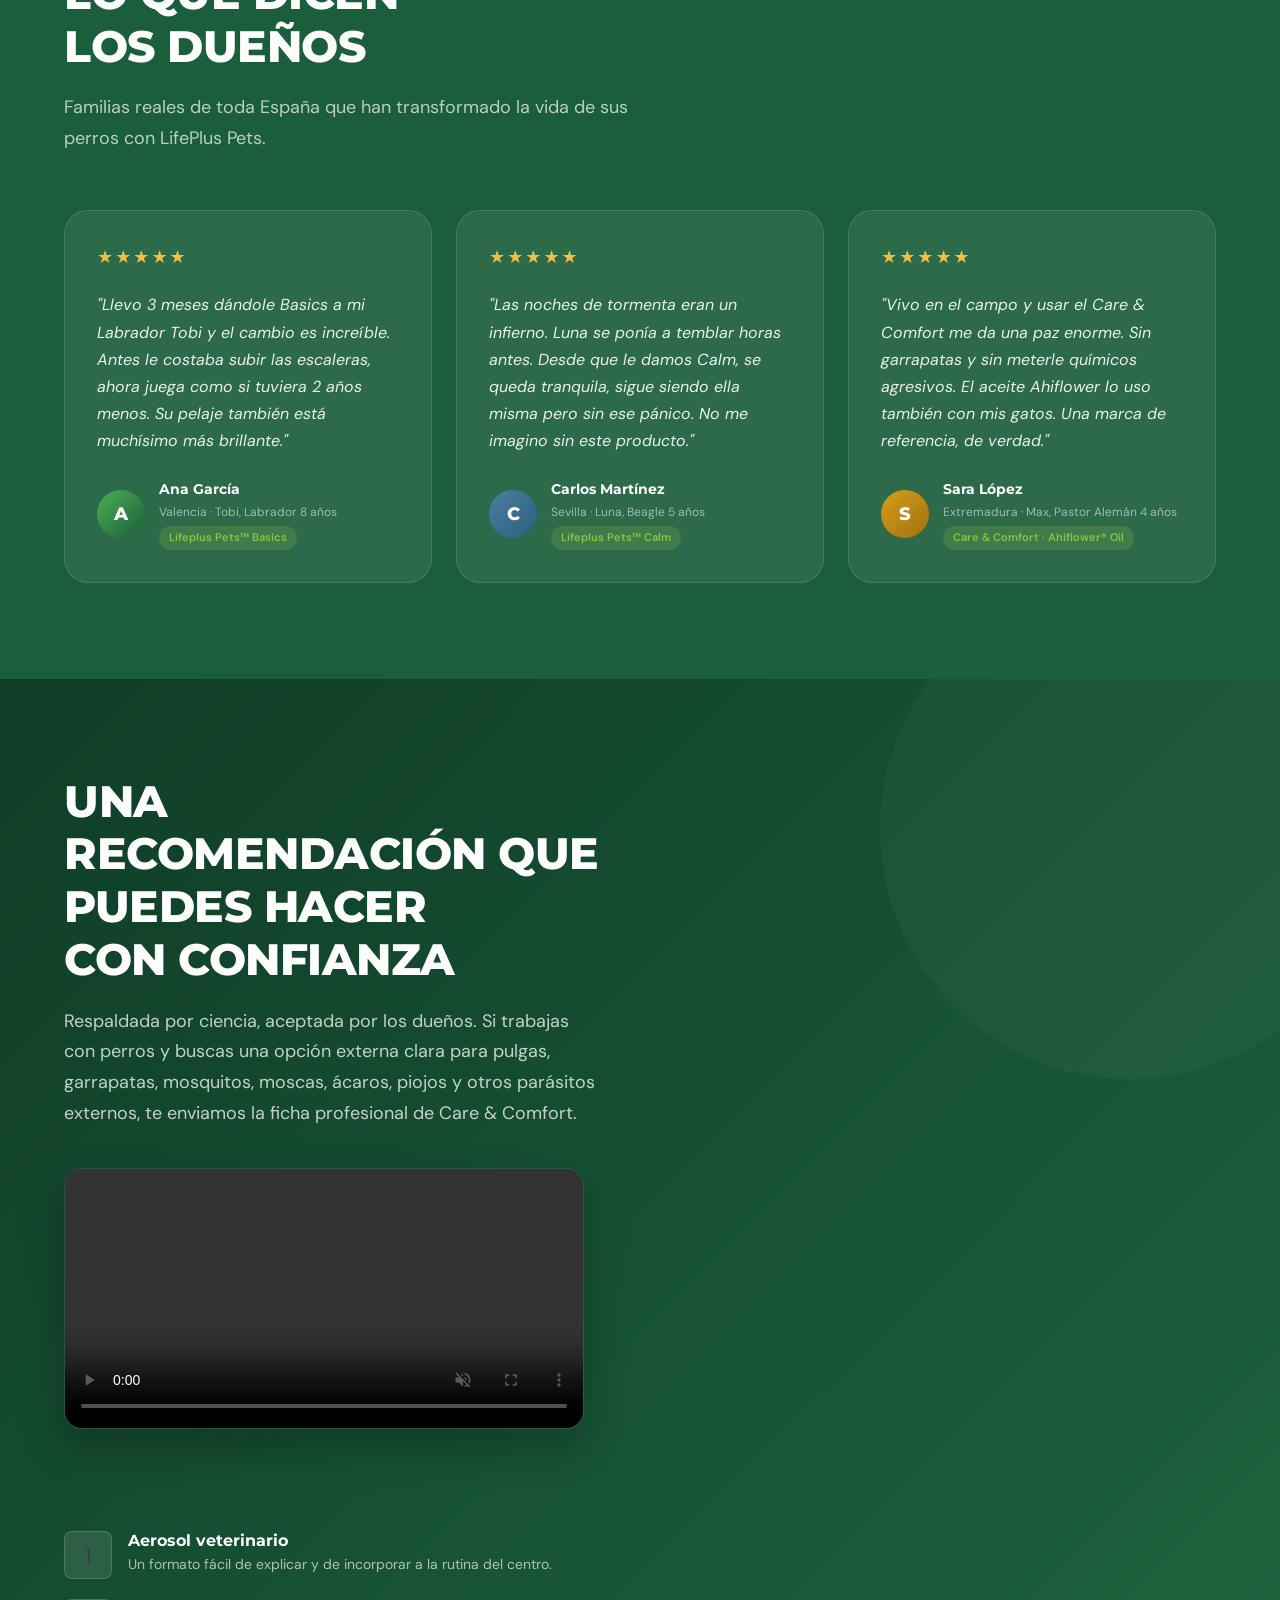
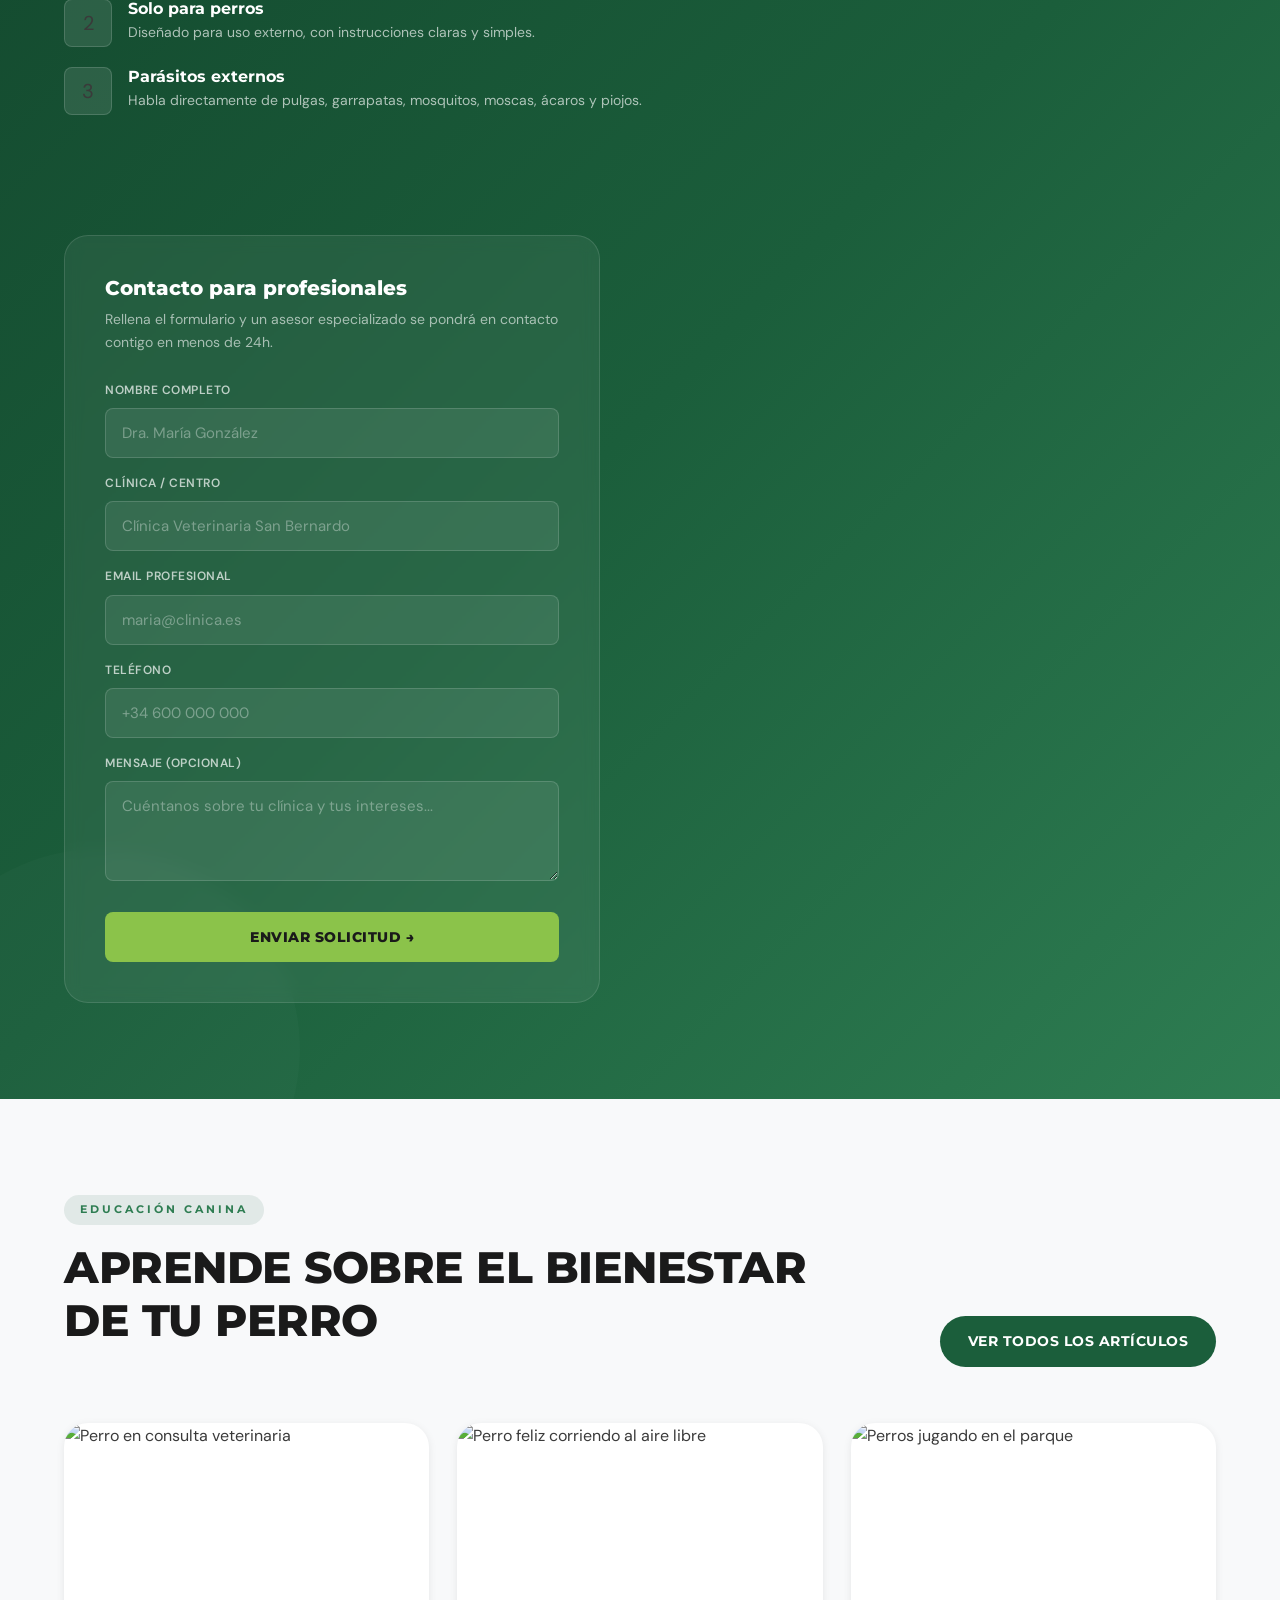
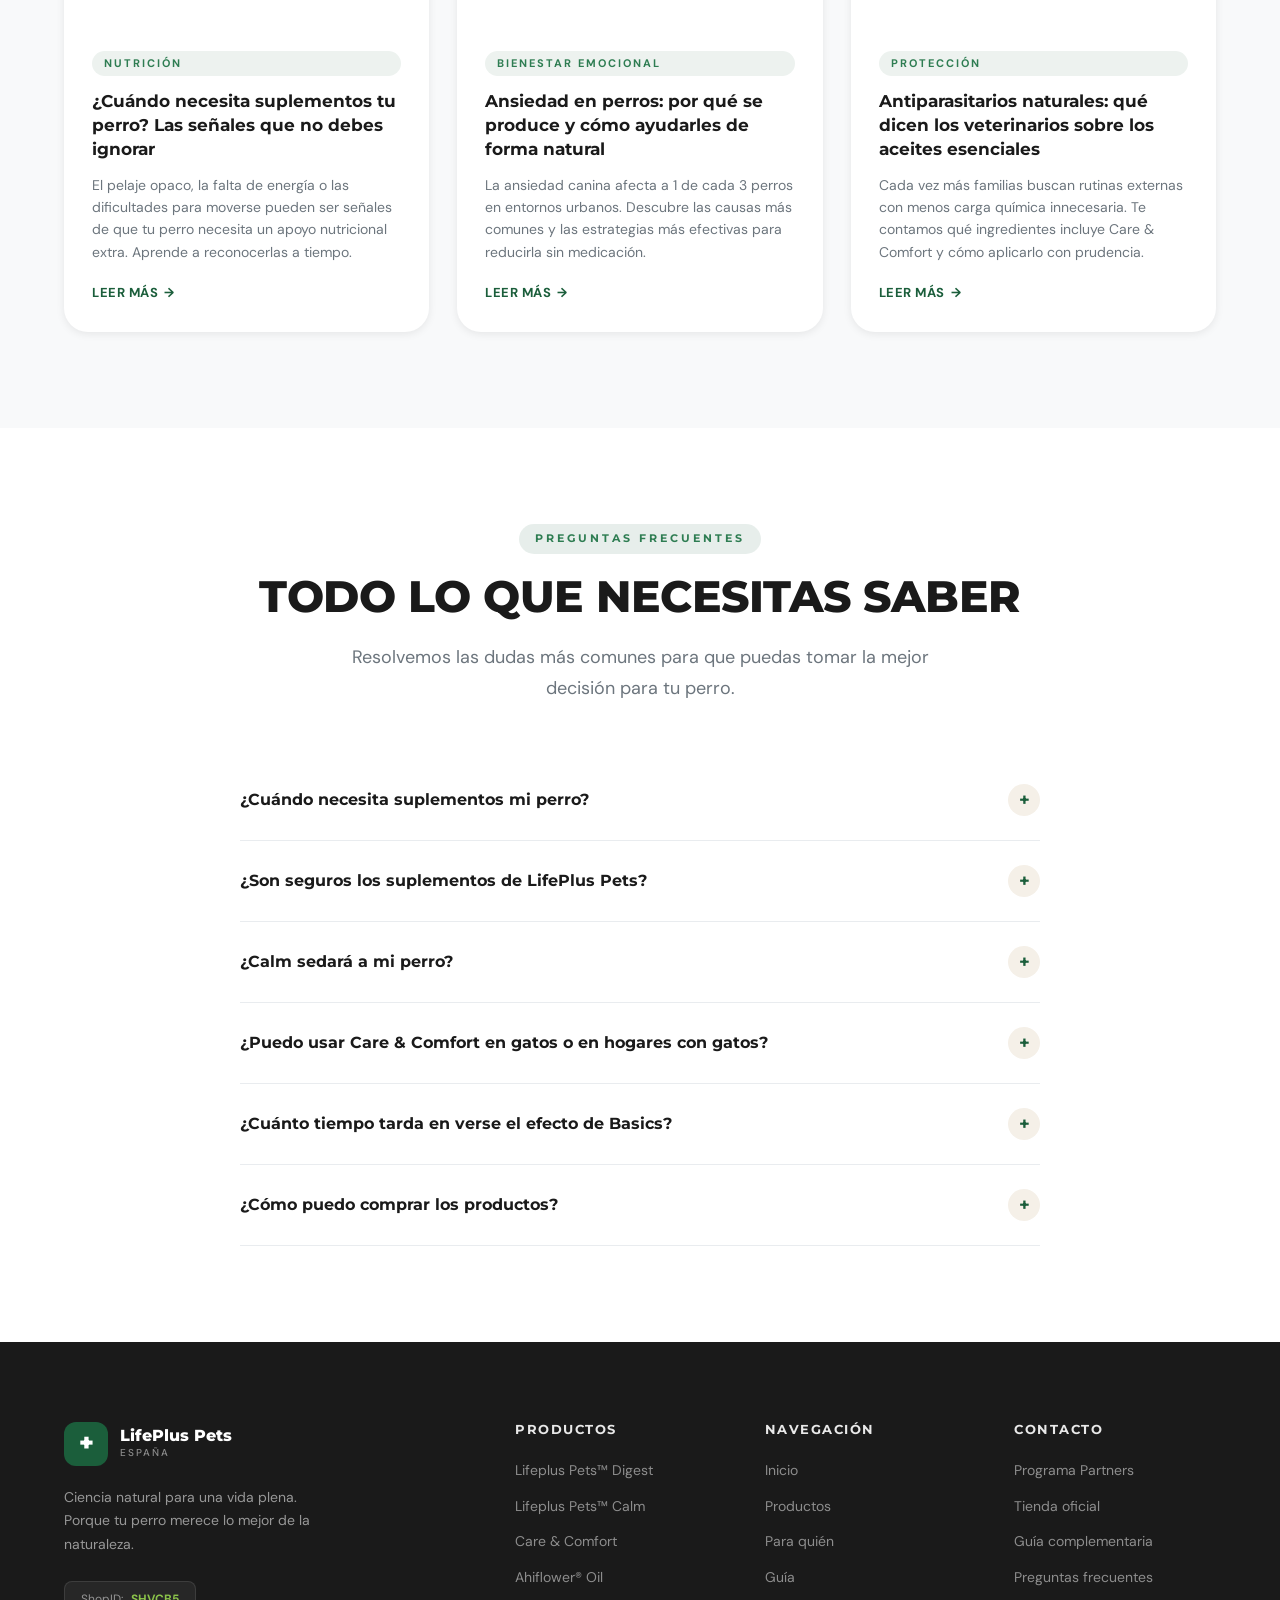
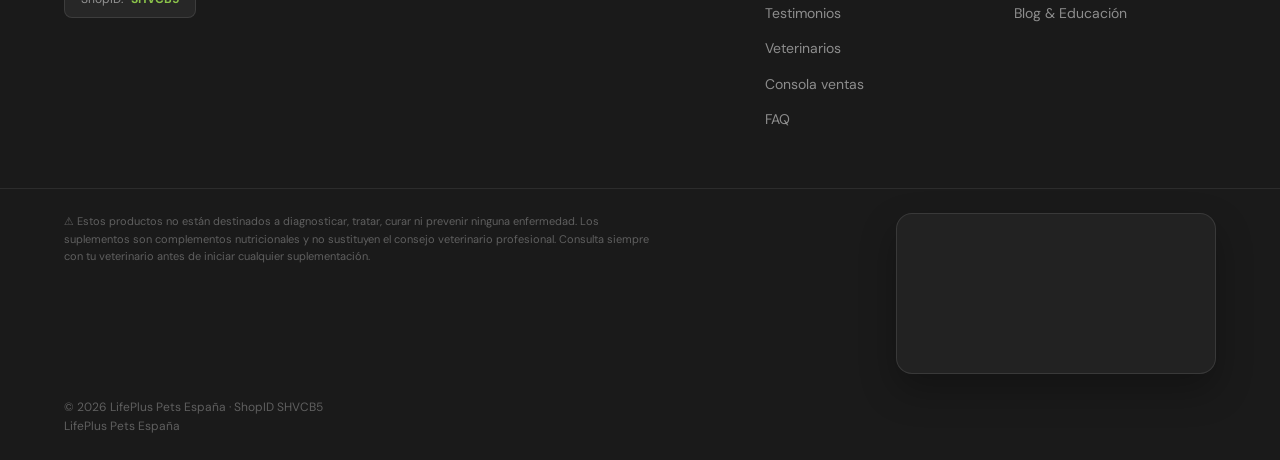
==== commit 91fd25a1: "Add neutral video catalog" ====
--- a/index.html
+++ b/index.html
@@ -2132,6 +2132,7 @@
         <li><a href="guia.html" onclick="closeMenu()">Guía</a></li>
         <li><a href="#testimonios" onclick="closeMenu()">Testimonios</a></li>
         <li><a href="#veterinarios" onclick="closeMenu()">Veterinarios</a></li>
+        <li><a href="videos/" onclick="closeMenu()">Vídeos QR</a></li>
         <li><a href="ventas/" onclick="closeMenu()">Ventas</a></li>
         <li><a href="#faq" onclick="closeMenu()">FAQ</a></li>
         <li>
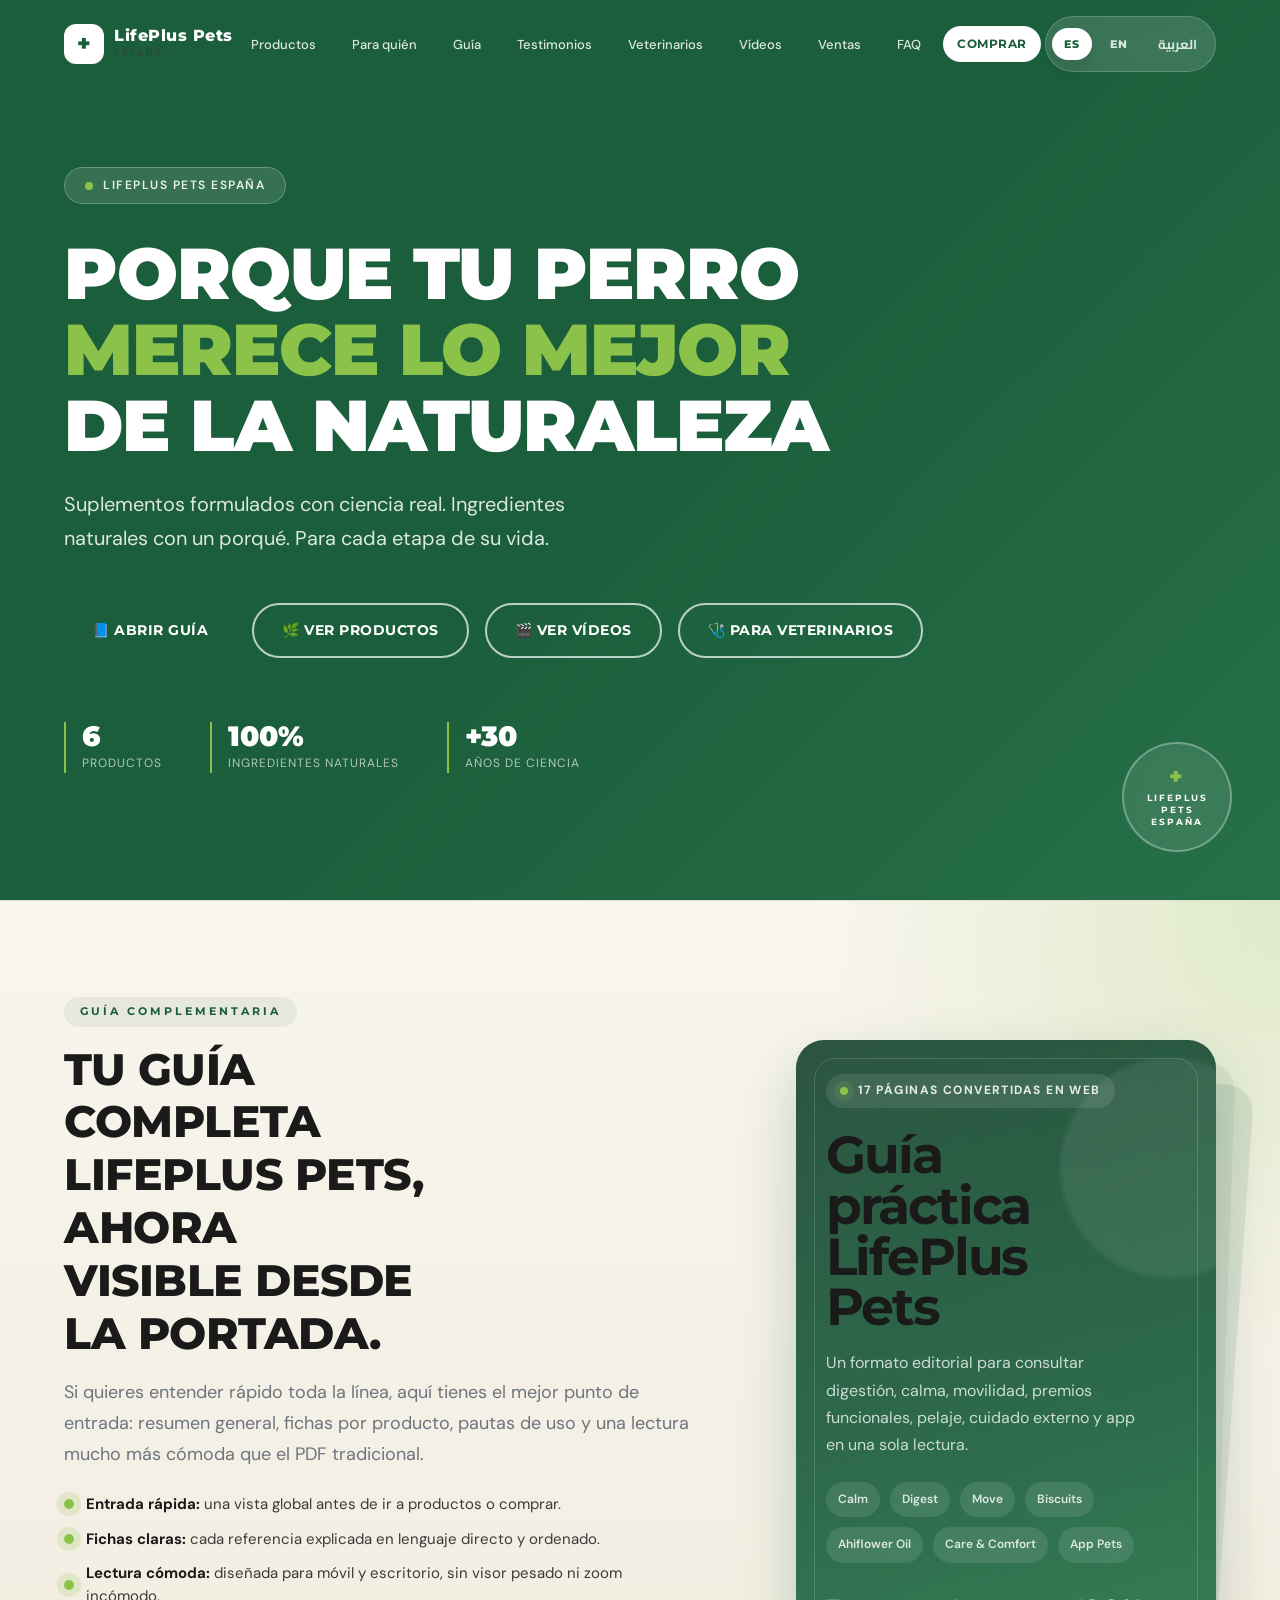
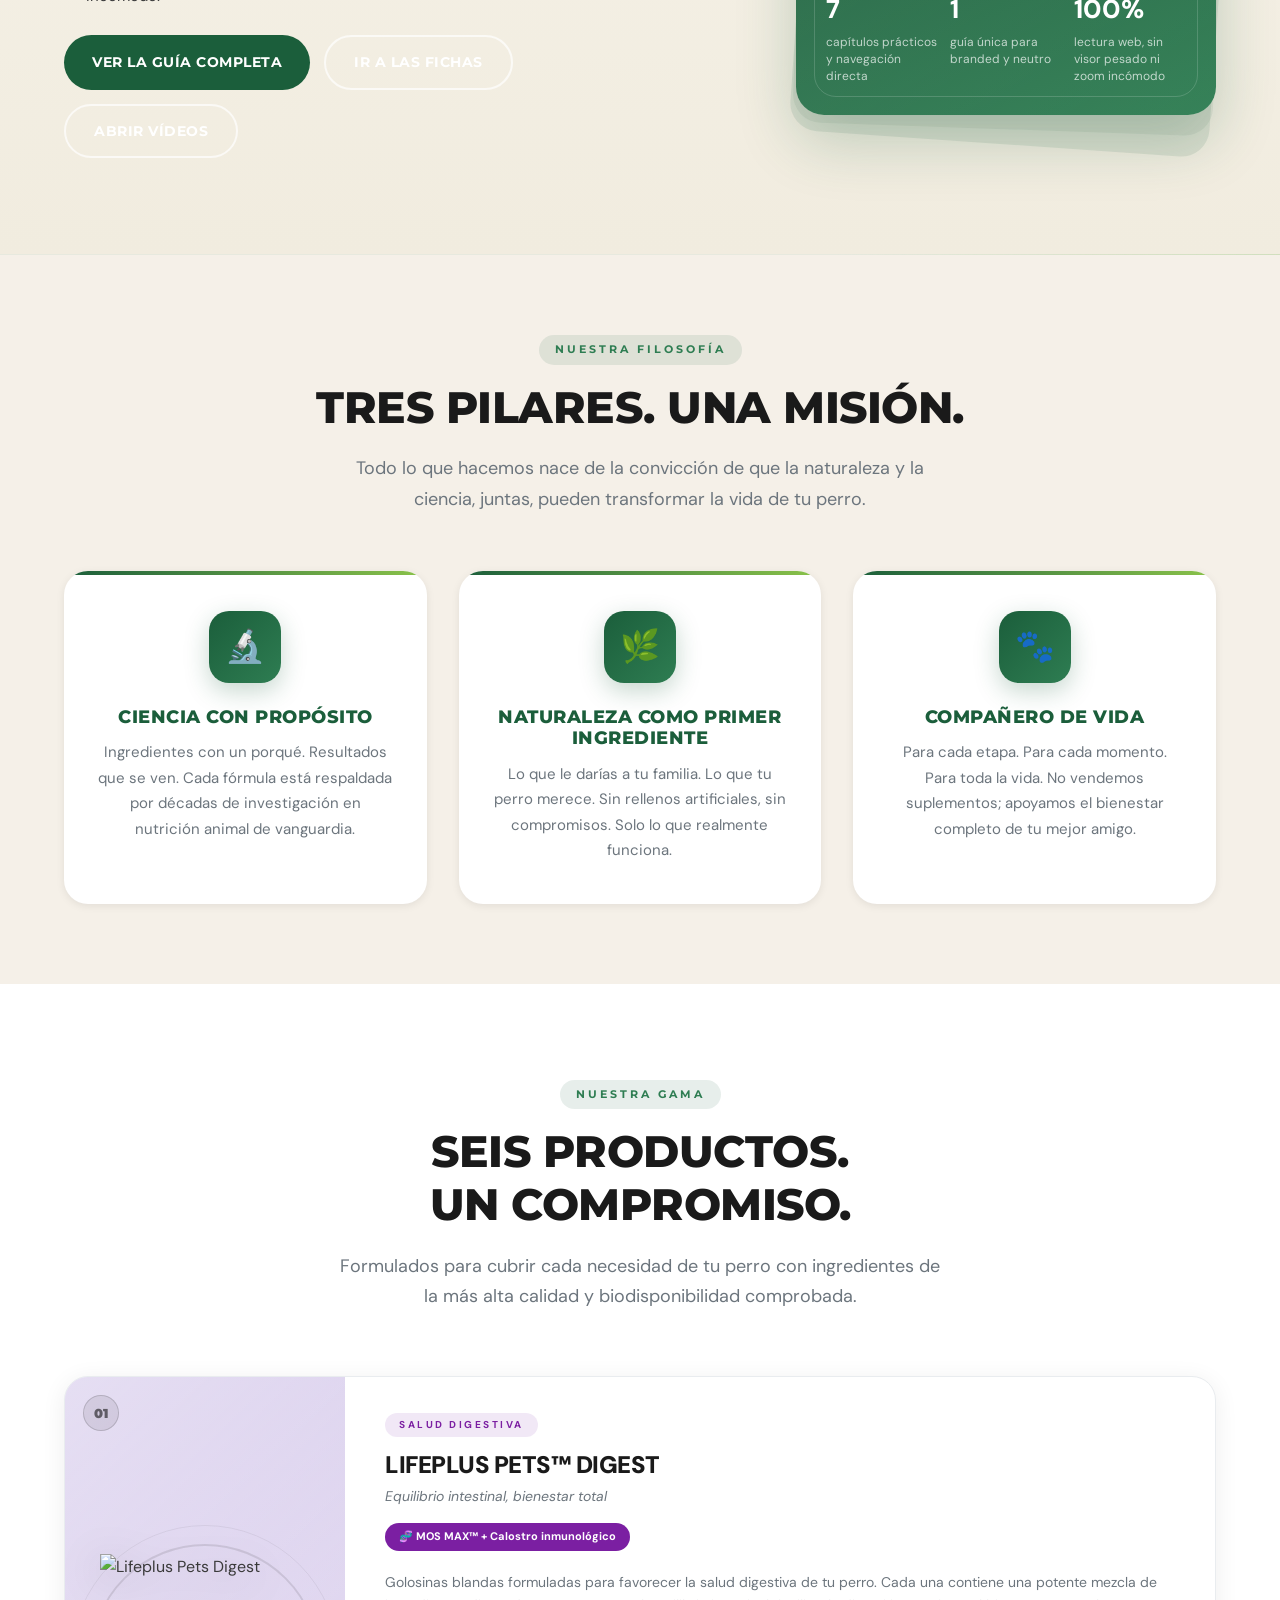
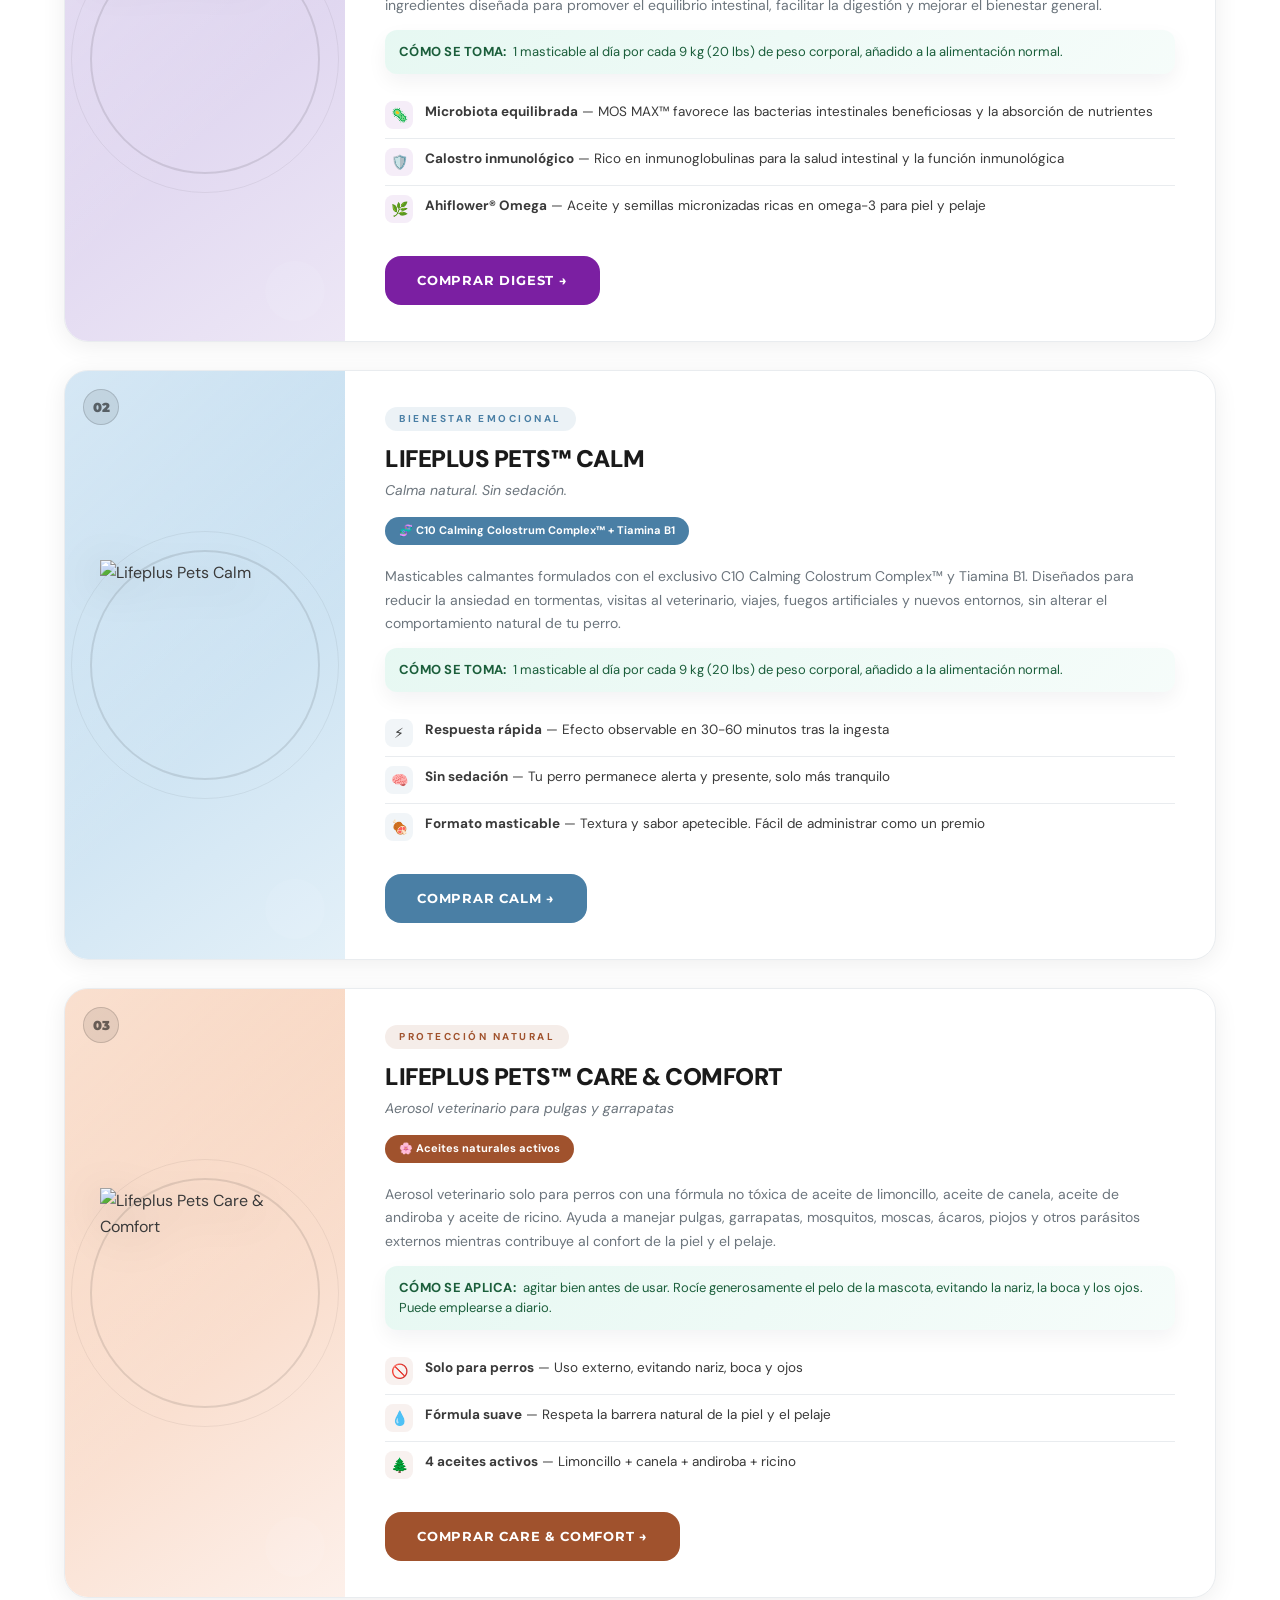
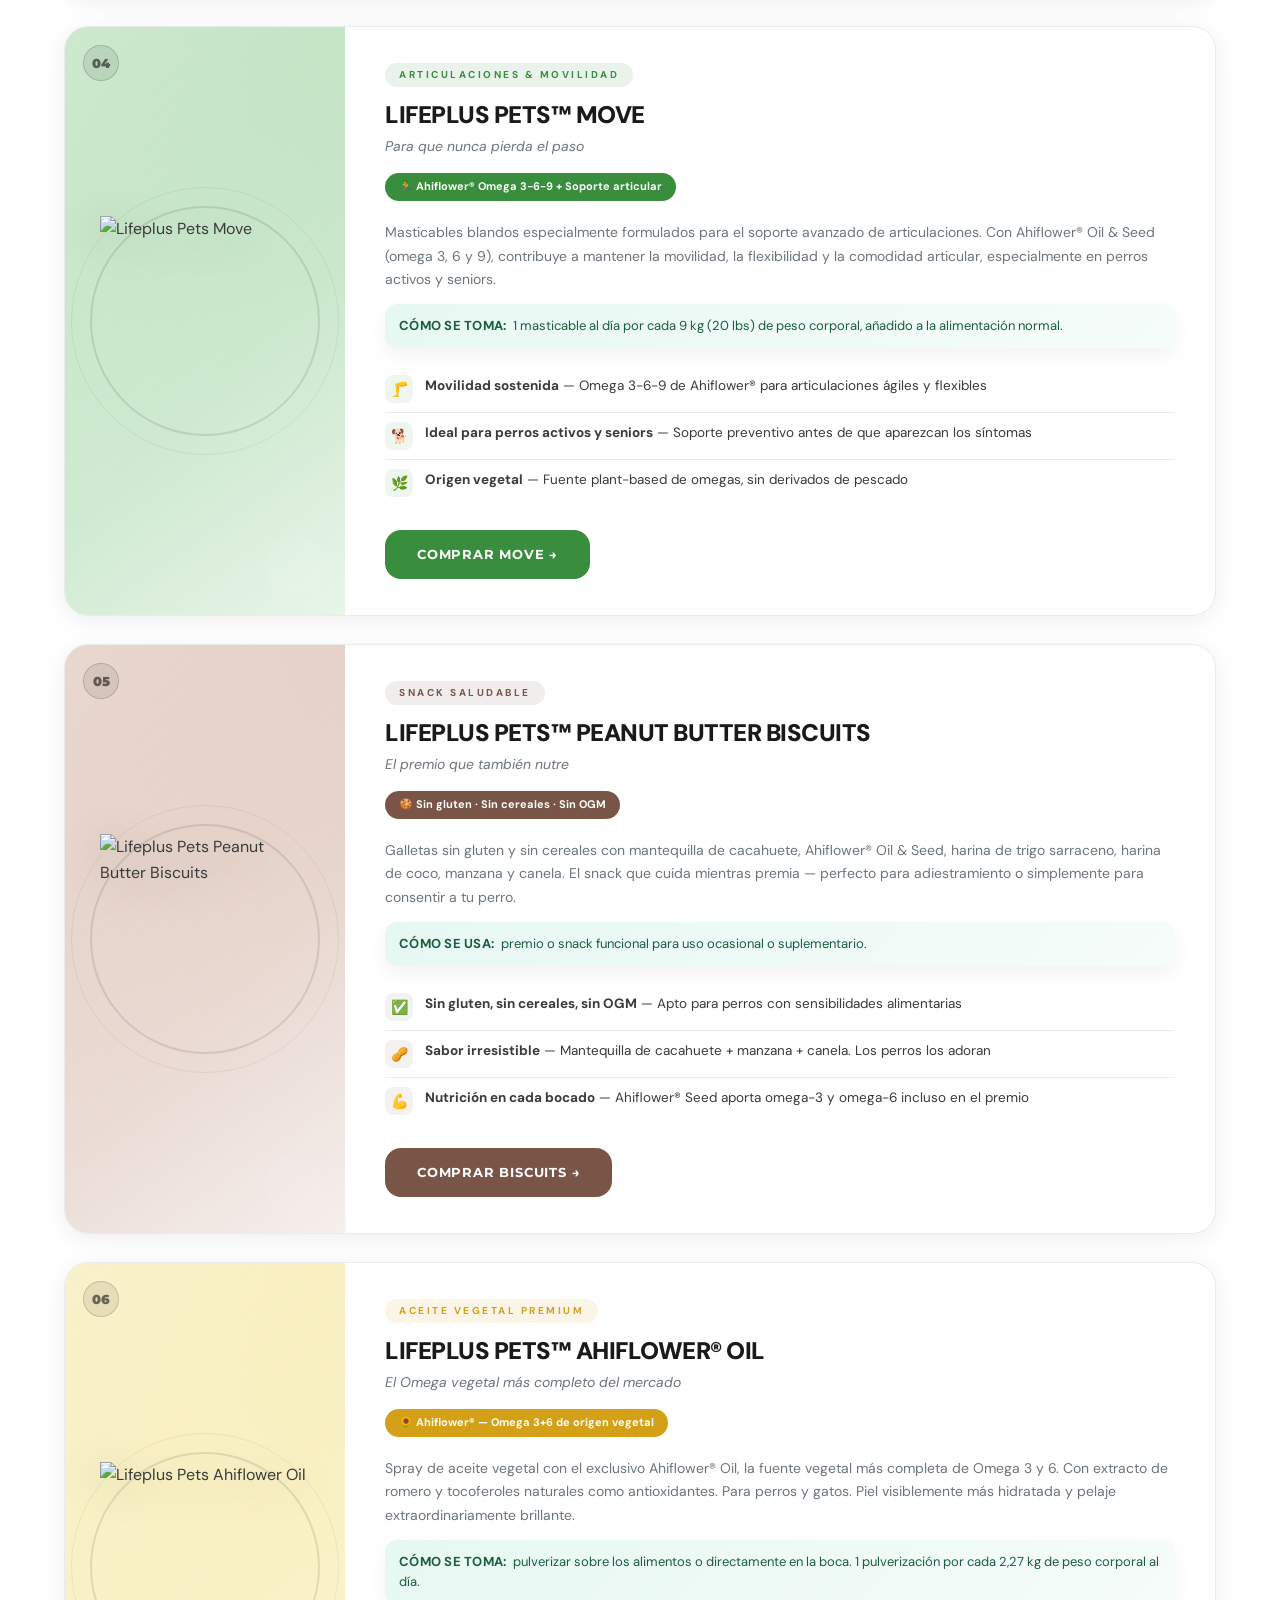
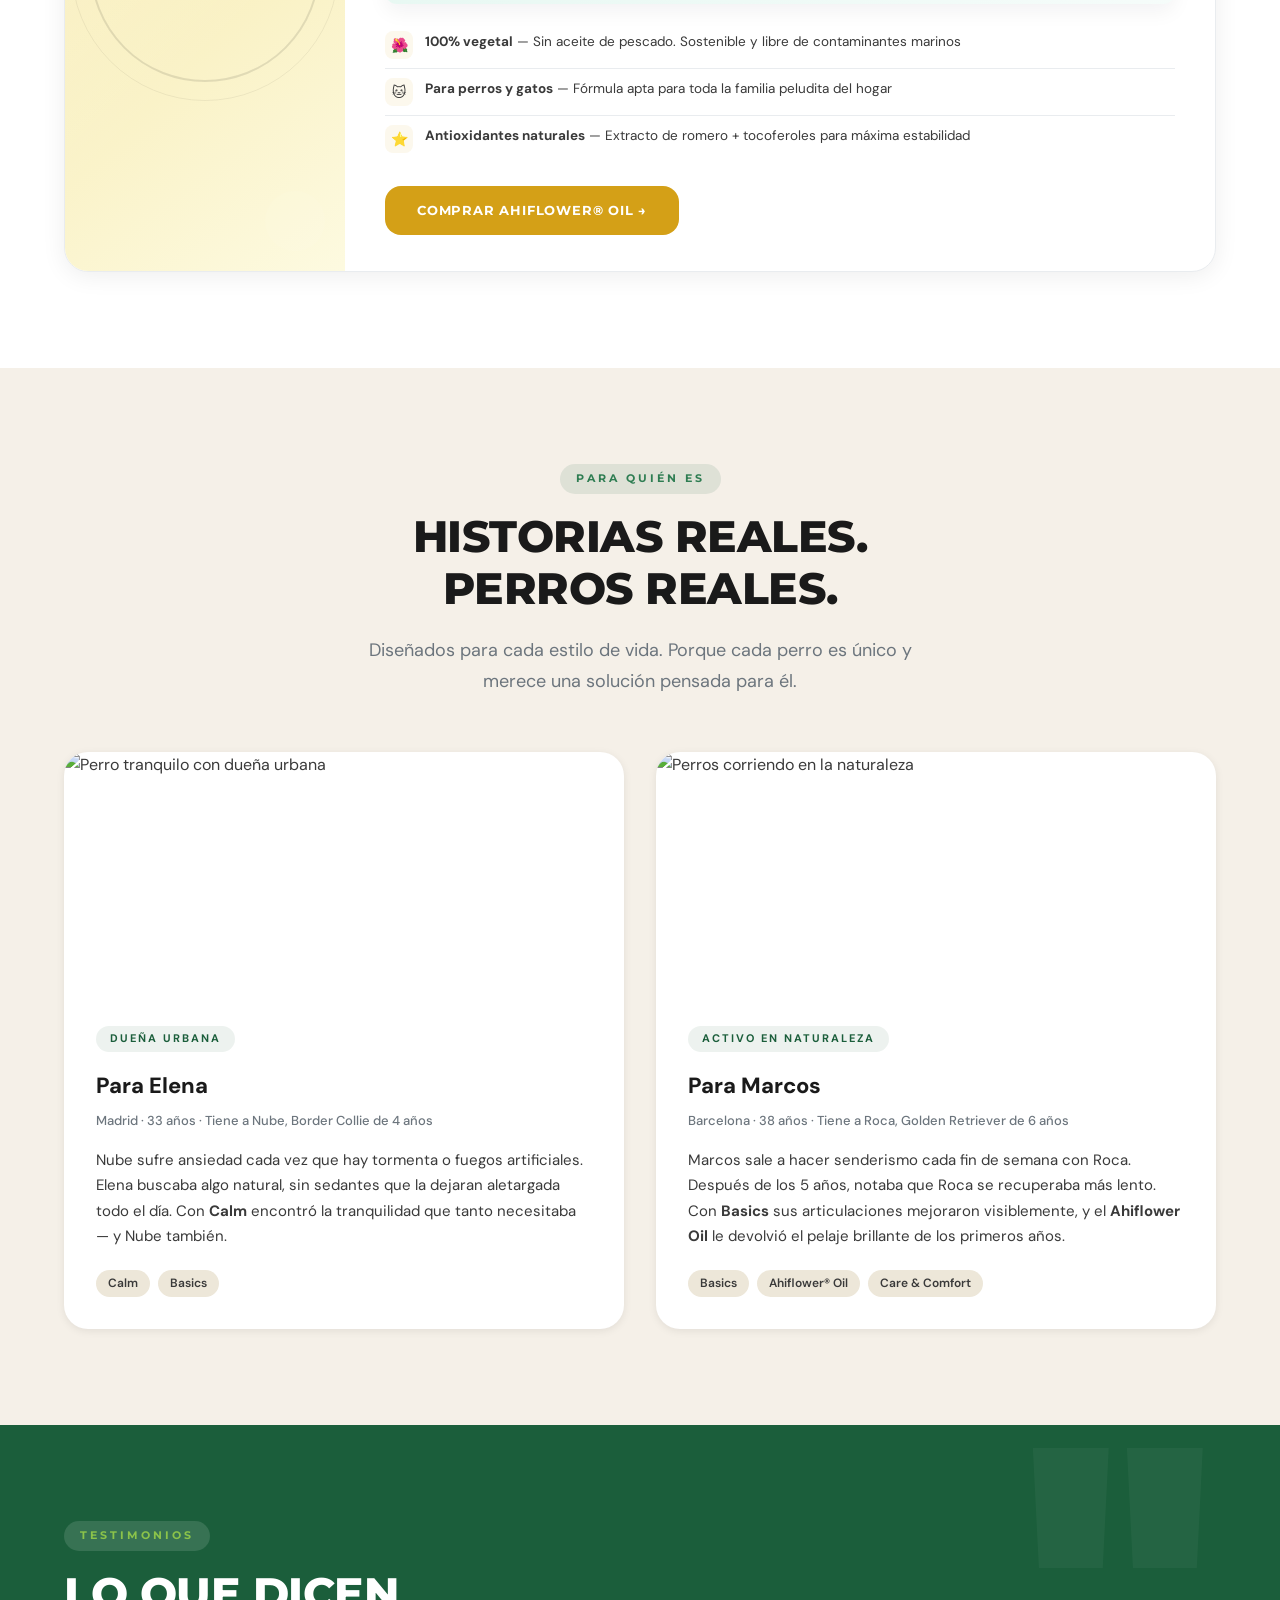
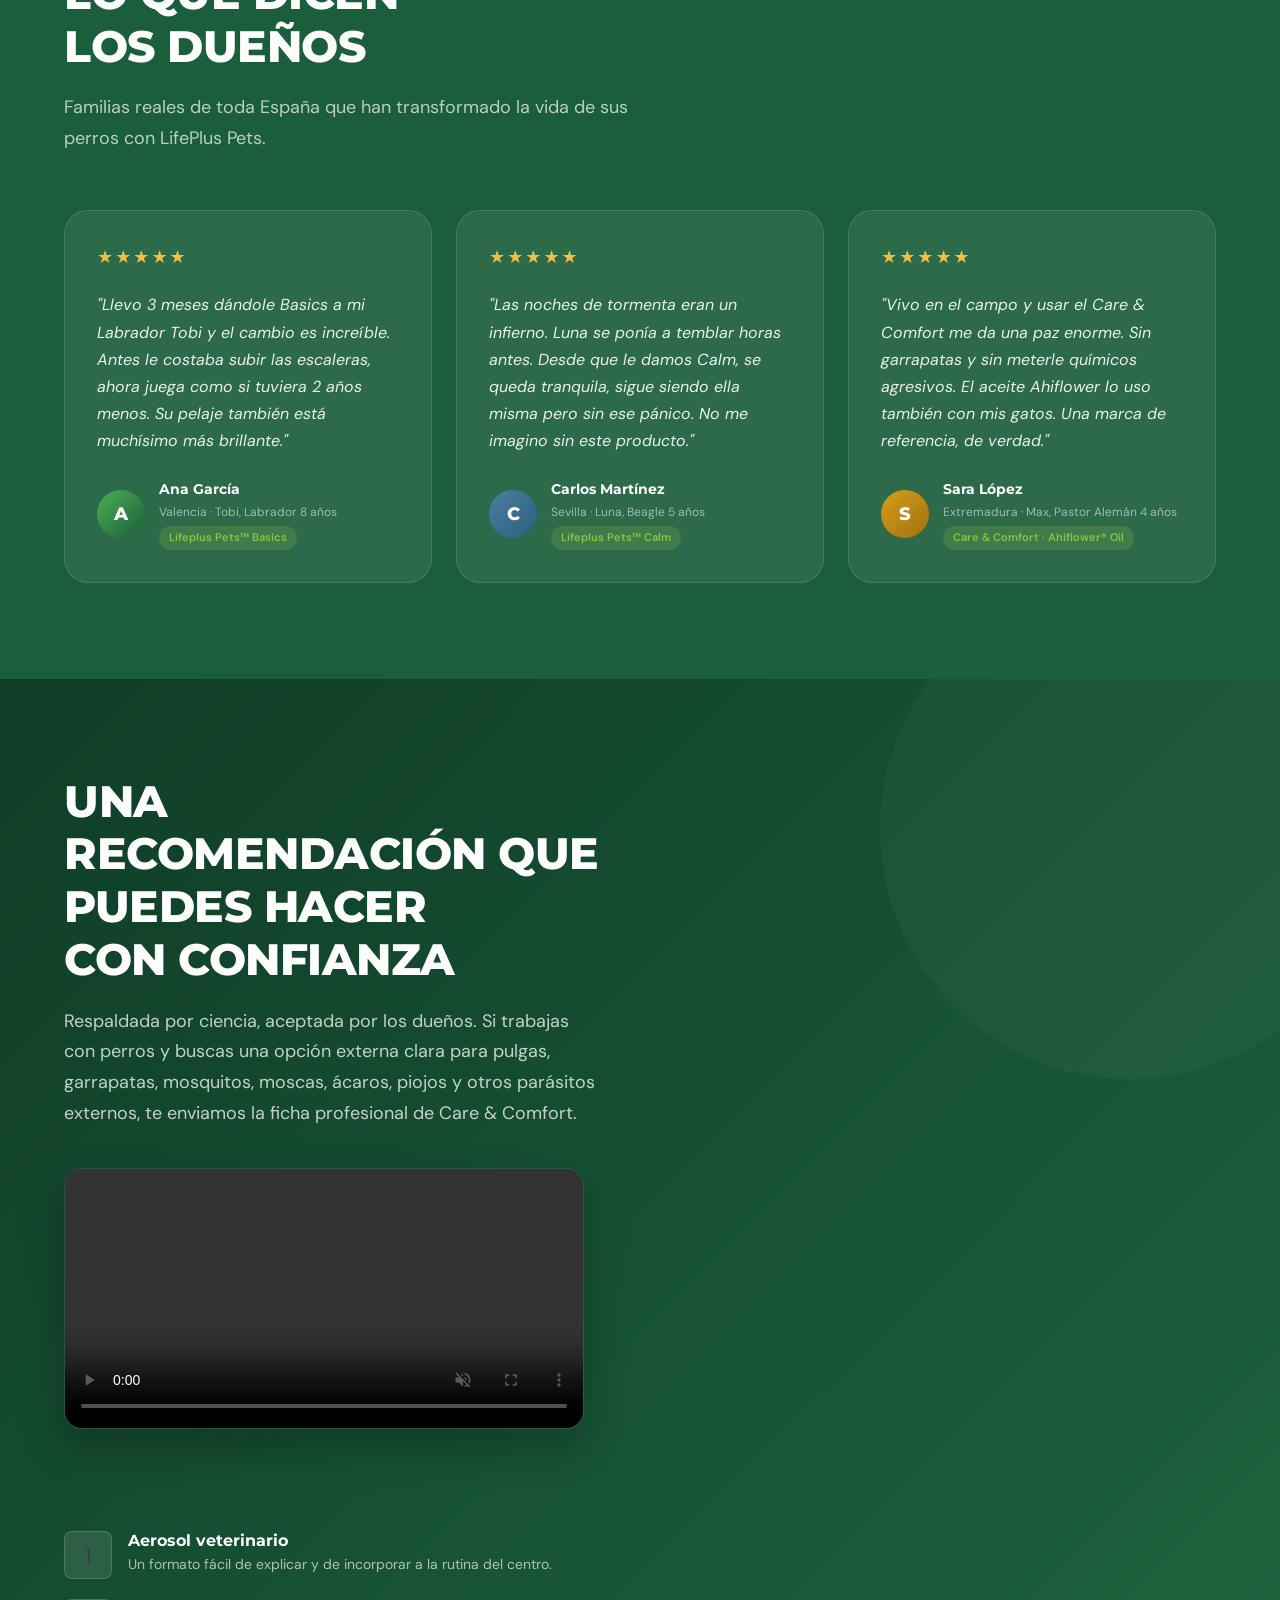
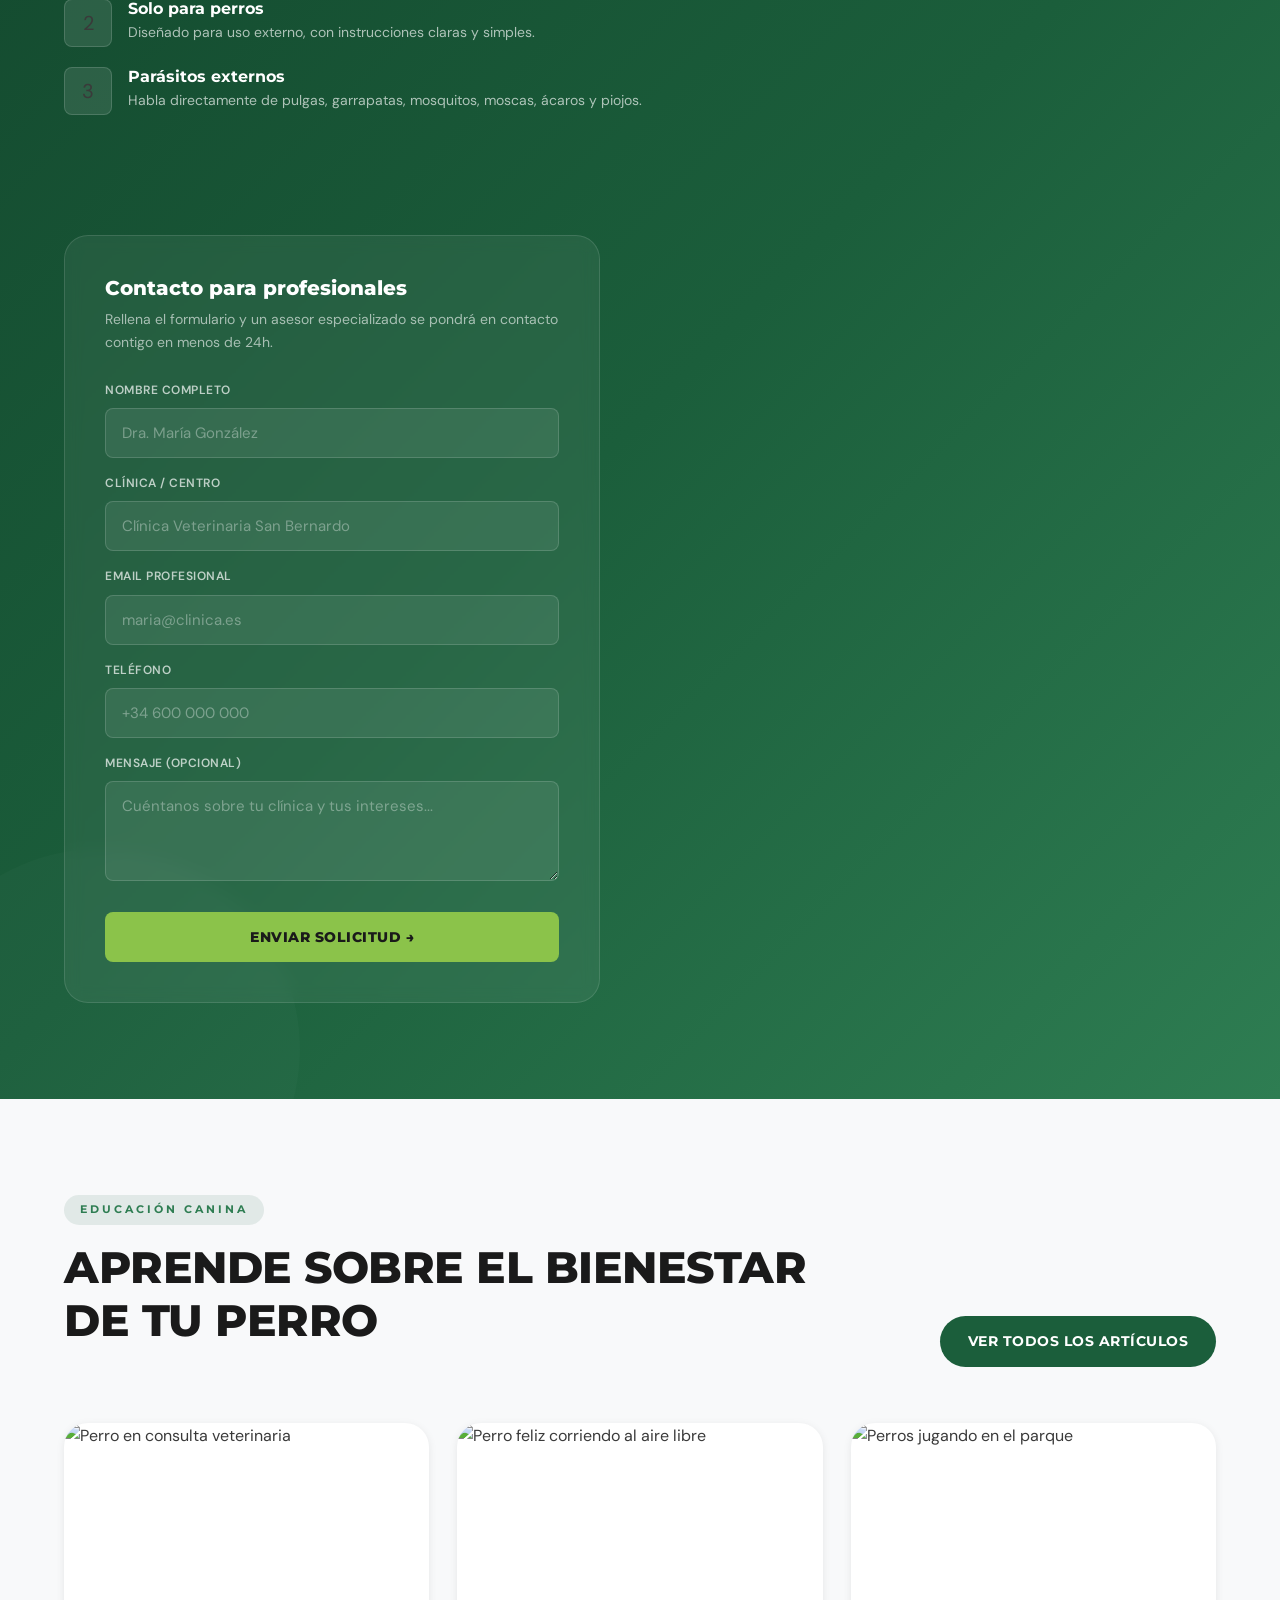
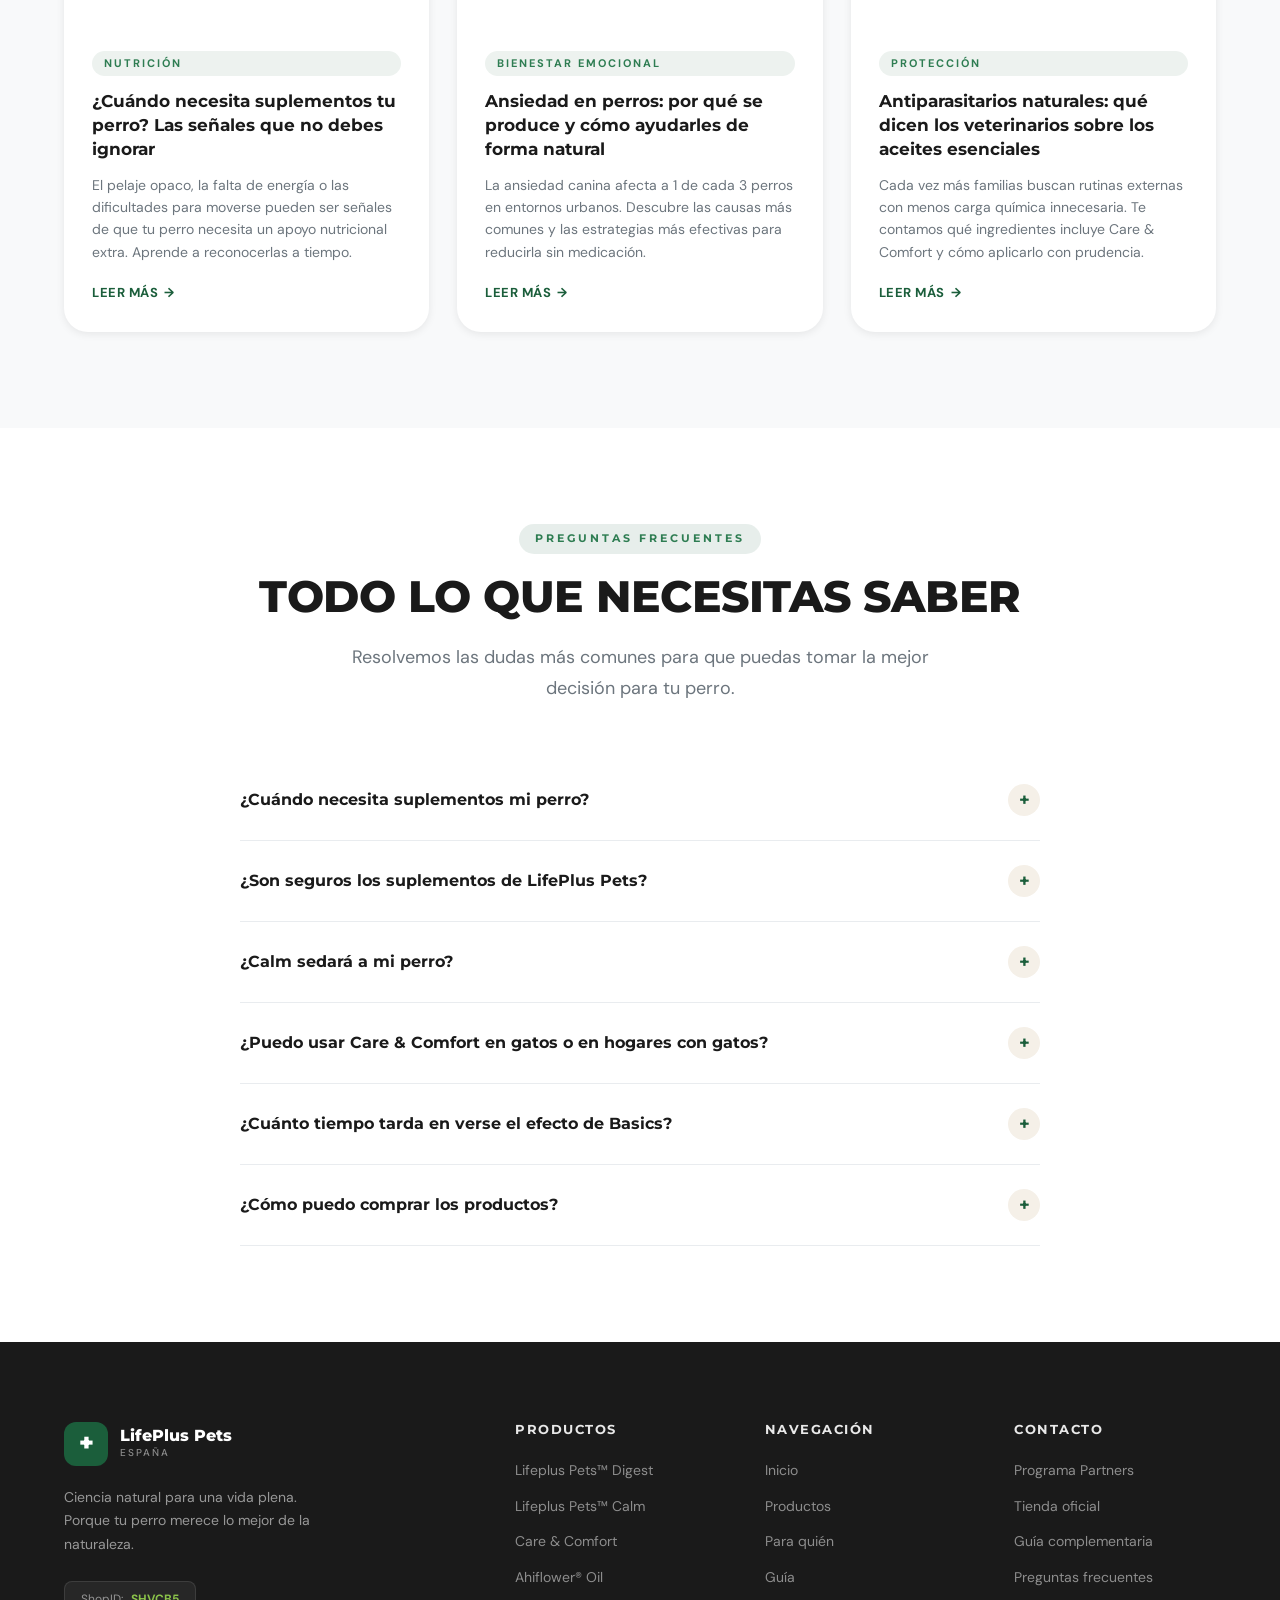
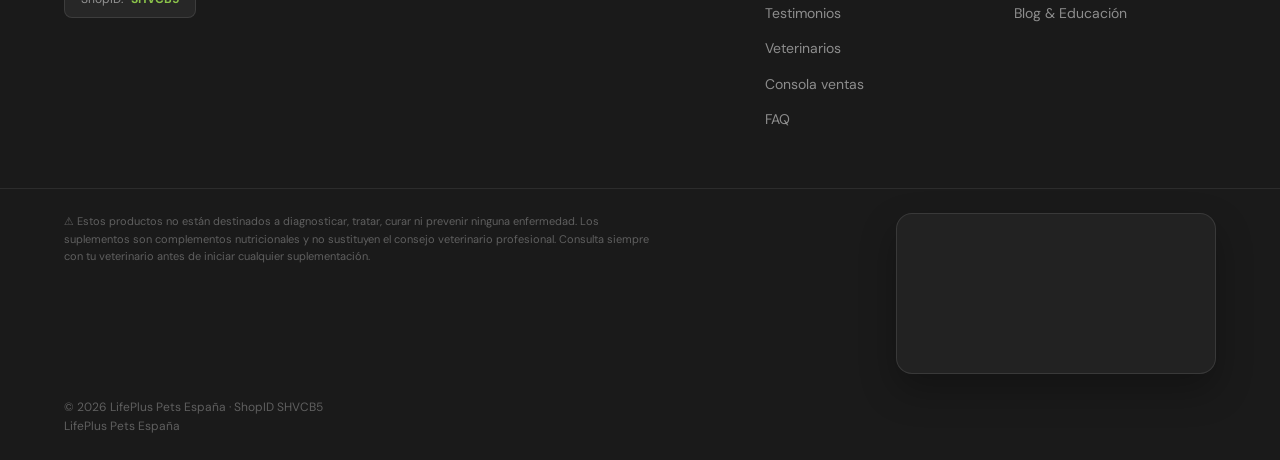
==== commit e68062ca: "Separate videos page from sales console" ====
--- a/index.html
+++ b/index.html
@@ -2132,7 +2132,7 @@
         <li><a href="guia.html" onclick="closeMenu()">Guía</a></li>
         <li><a href="#testimonios" onclick="closeMenu()">Testimonios</a></li>
         <li><a href="#veterinarios" onclick="closeMenu()">Veterinarios</a></li>
-        <li><a href="videos/" onclick="closeMenu()">Vídeos QR</a></li>
+        <li><a href="videos.html" onclick="closeMenu()">Vídeos</a></li>
         <li><a href="ventas/" onclick="closeMenu()">Ventas</a></li>
         <li><a href="#faq" onclick="closeMenu()">FAQ</a></li>
         <li>
@@ -2187,8 +2187,8 @@
           <a href="#productos" class="btn btn-outline">
             🌿 Ver productos
           </a>
-          <a href="videos/" class="btn btn-outline">
-            🎬 Ver vídeos QR
+          <a href="videos.html" class="btn btn-outline">
+            🎬 Ver vídeos
           </a>
           <a href="#veterinarios" class="btn btn-outline">
             🩺 Para veterinarios
@@ -2249,7 +2249,7 @@
           <div class="guide-preview-actions">
             <a href="guia.html" class="btn btn-primary">Ver la guía completa</a>
             <a href="guia.html#productos" class="btn btn-outline">Ir a las fichas</a>
-            <a href="videos/" class="btn btn-outline">Abrir vídeos QR</a>
+            <a href="videos.html" class="btn btn-outline">Abrir vídeos</a>
           </div>
         </div>
 
